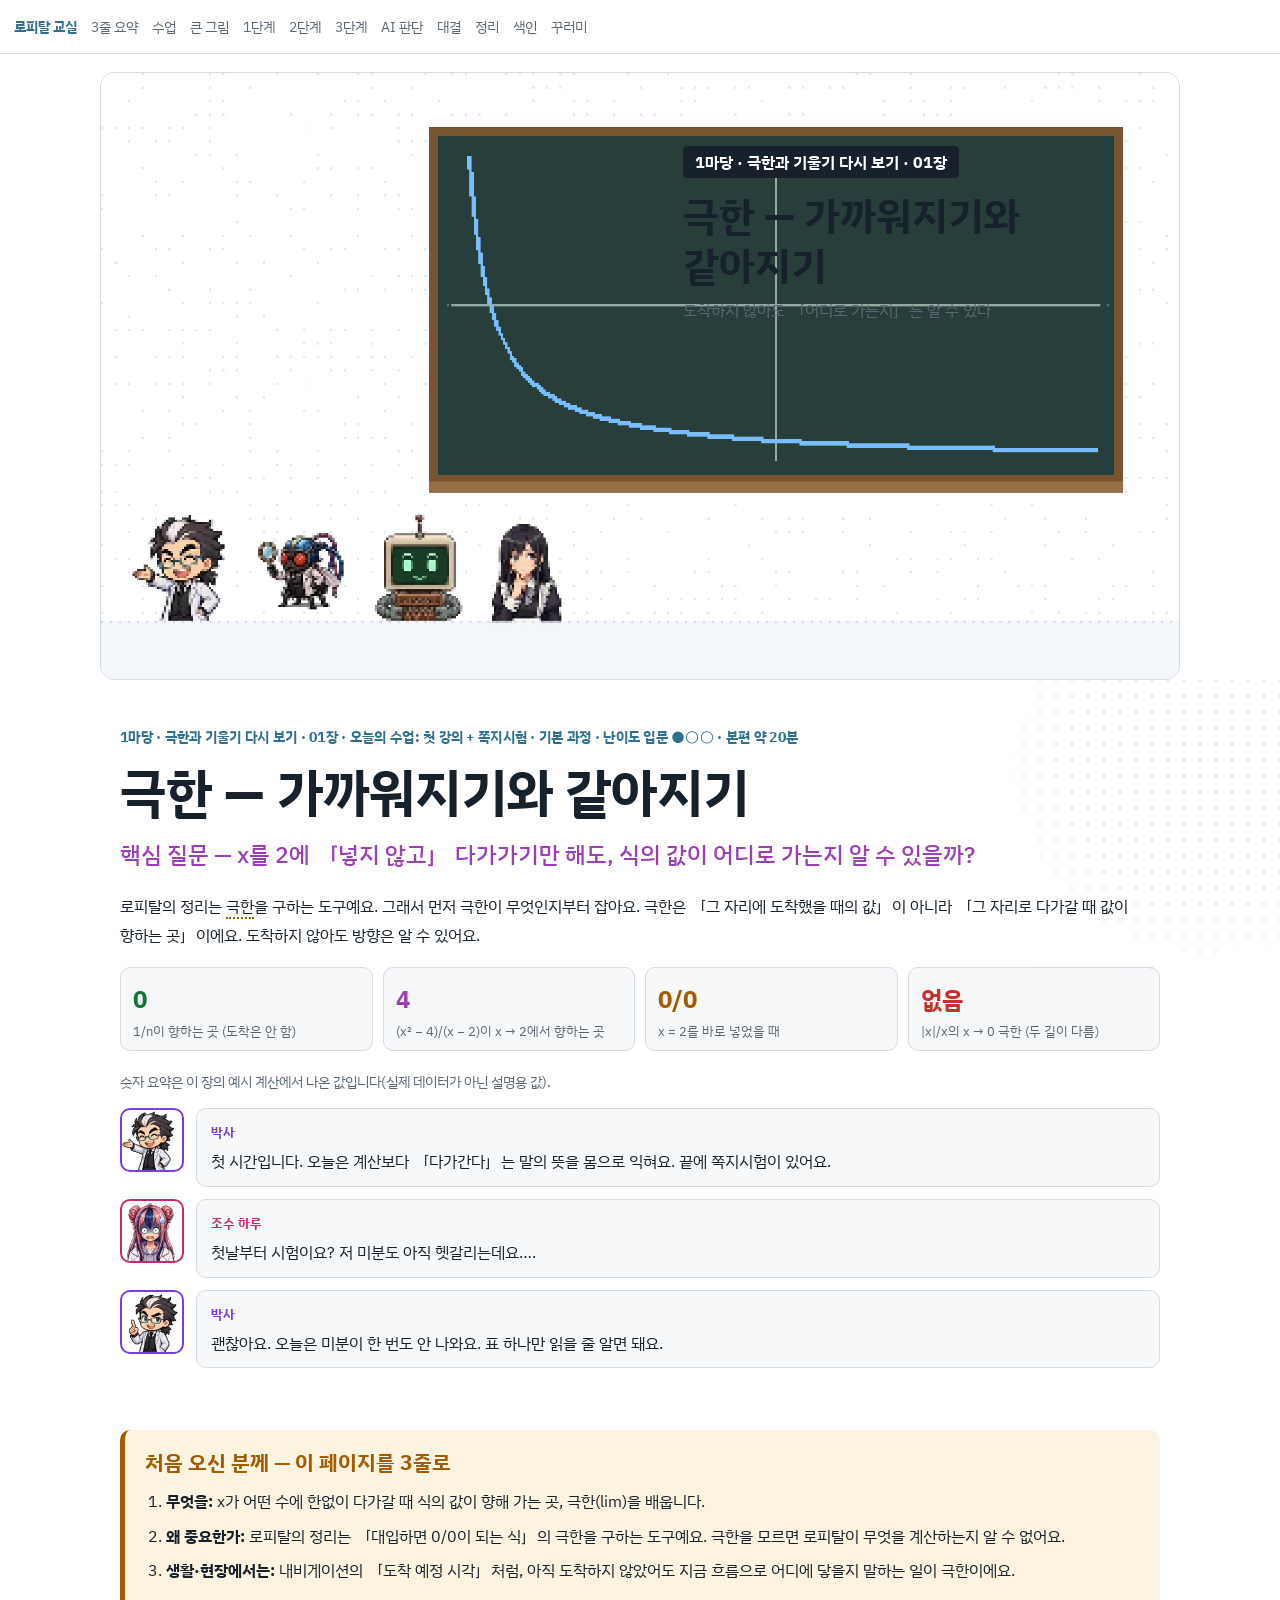
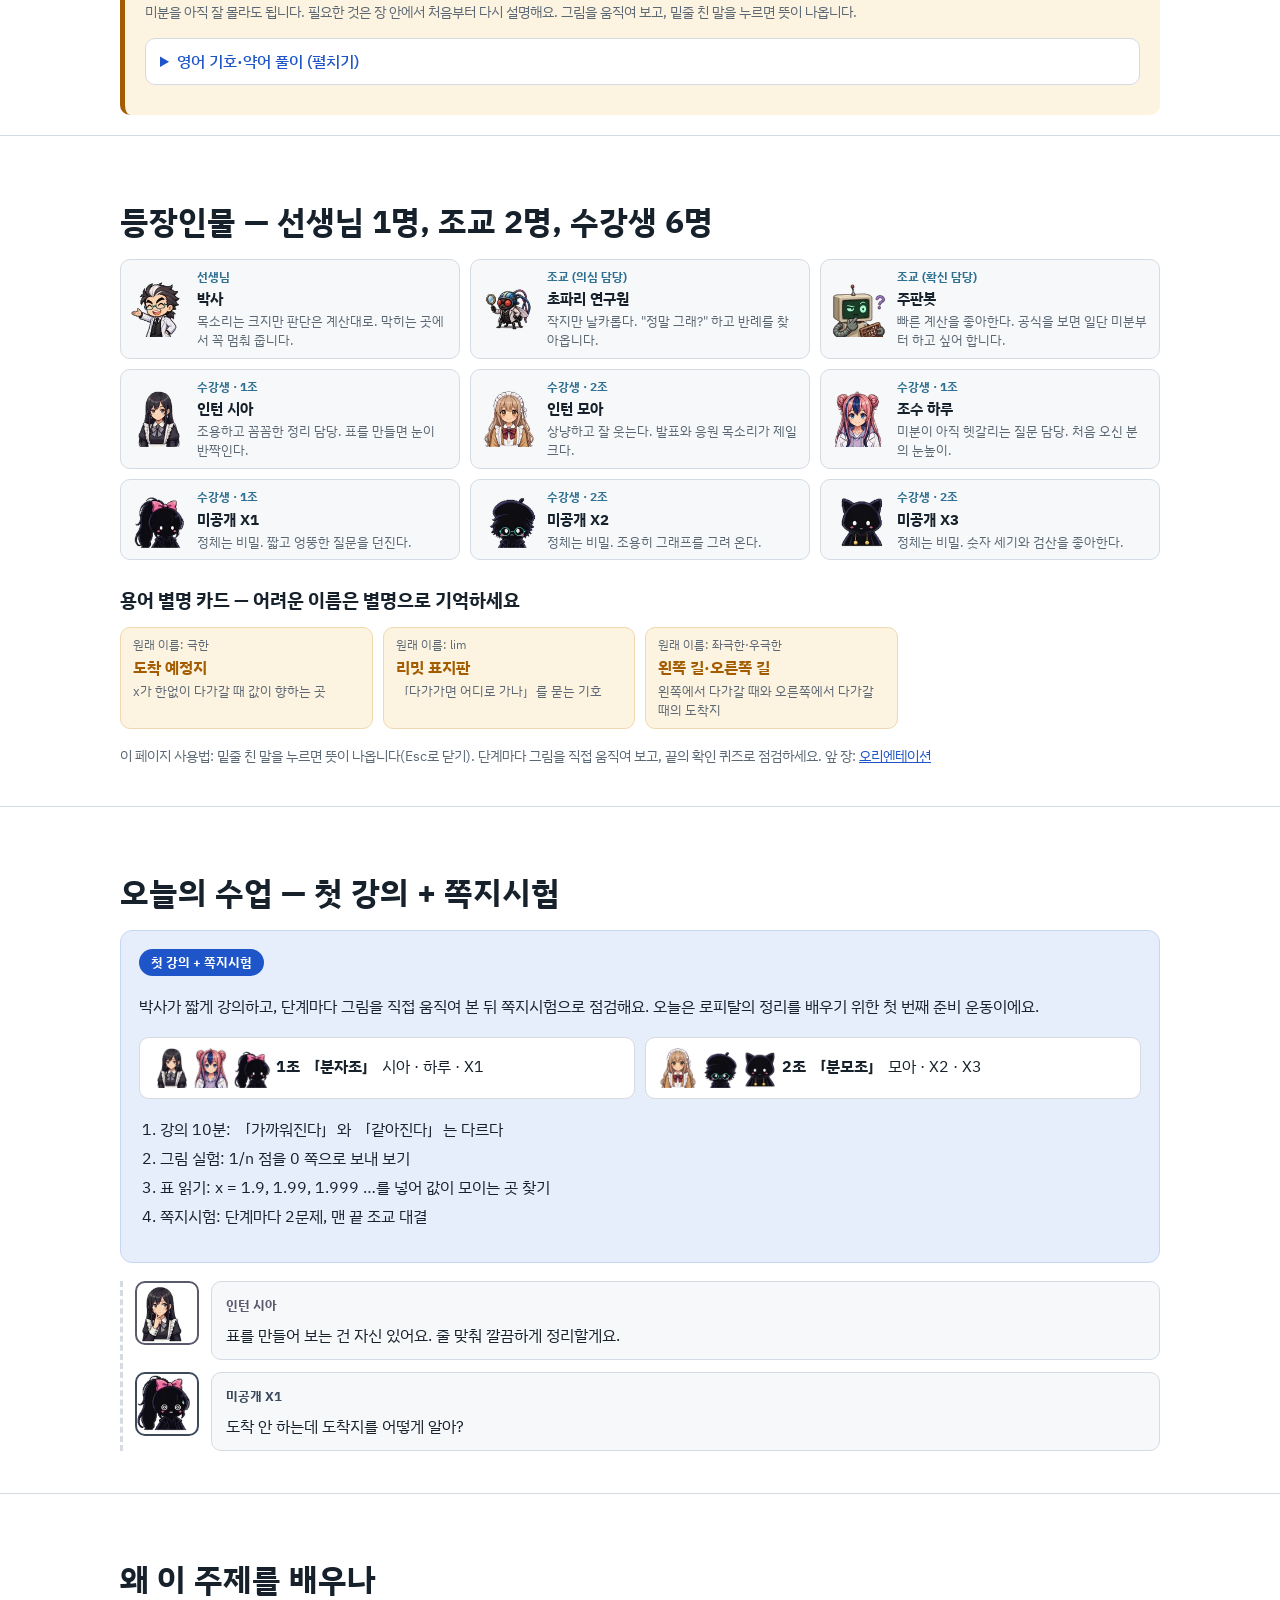
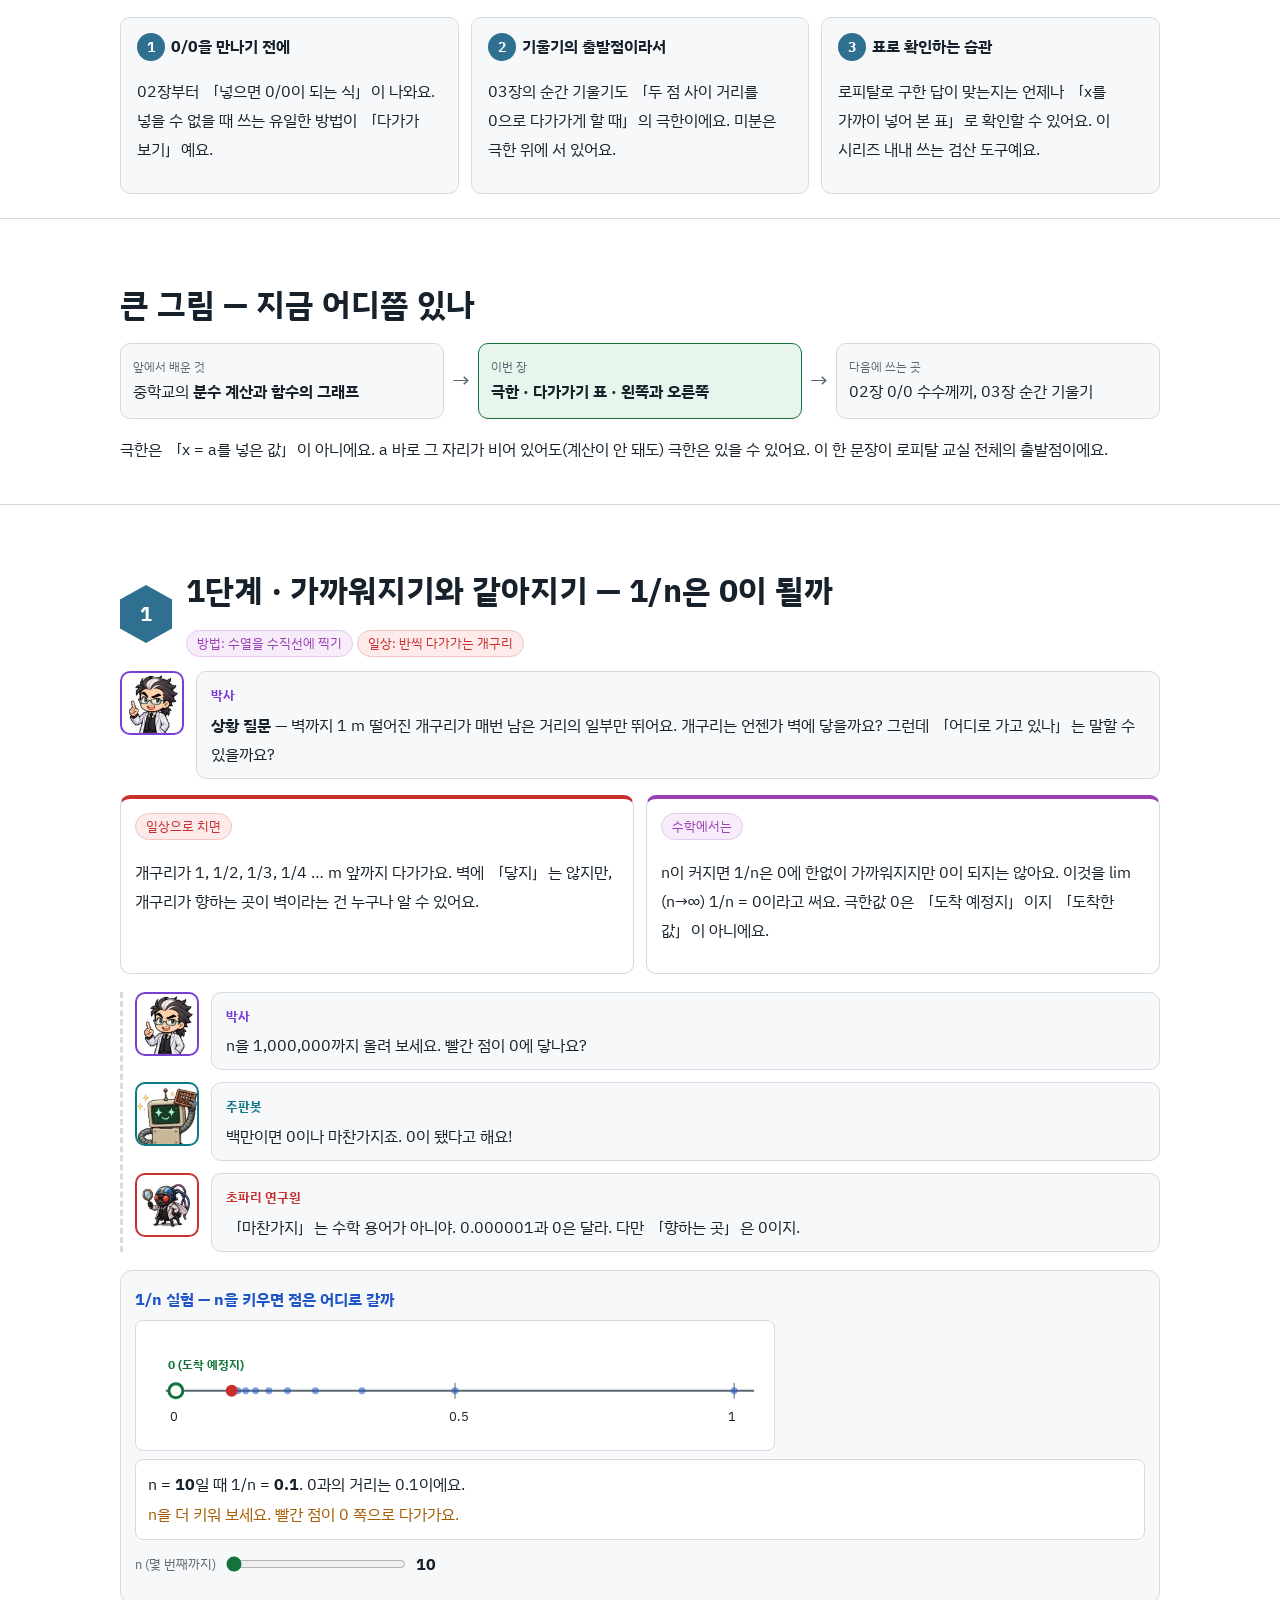
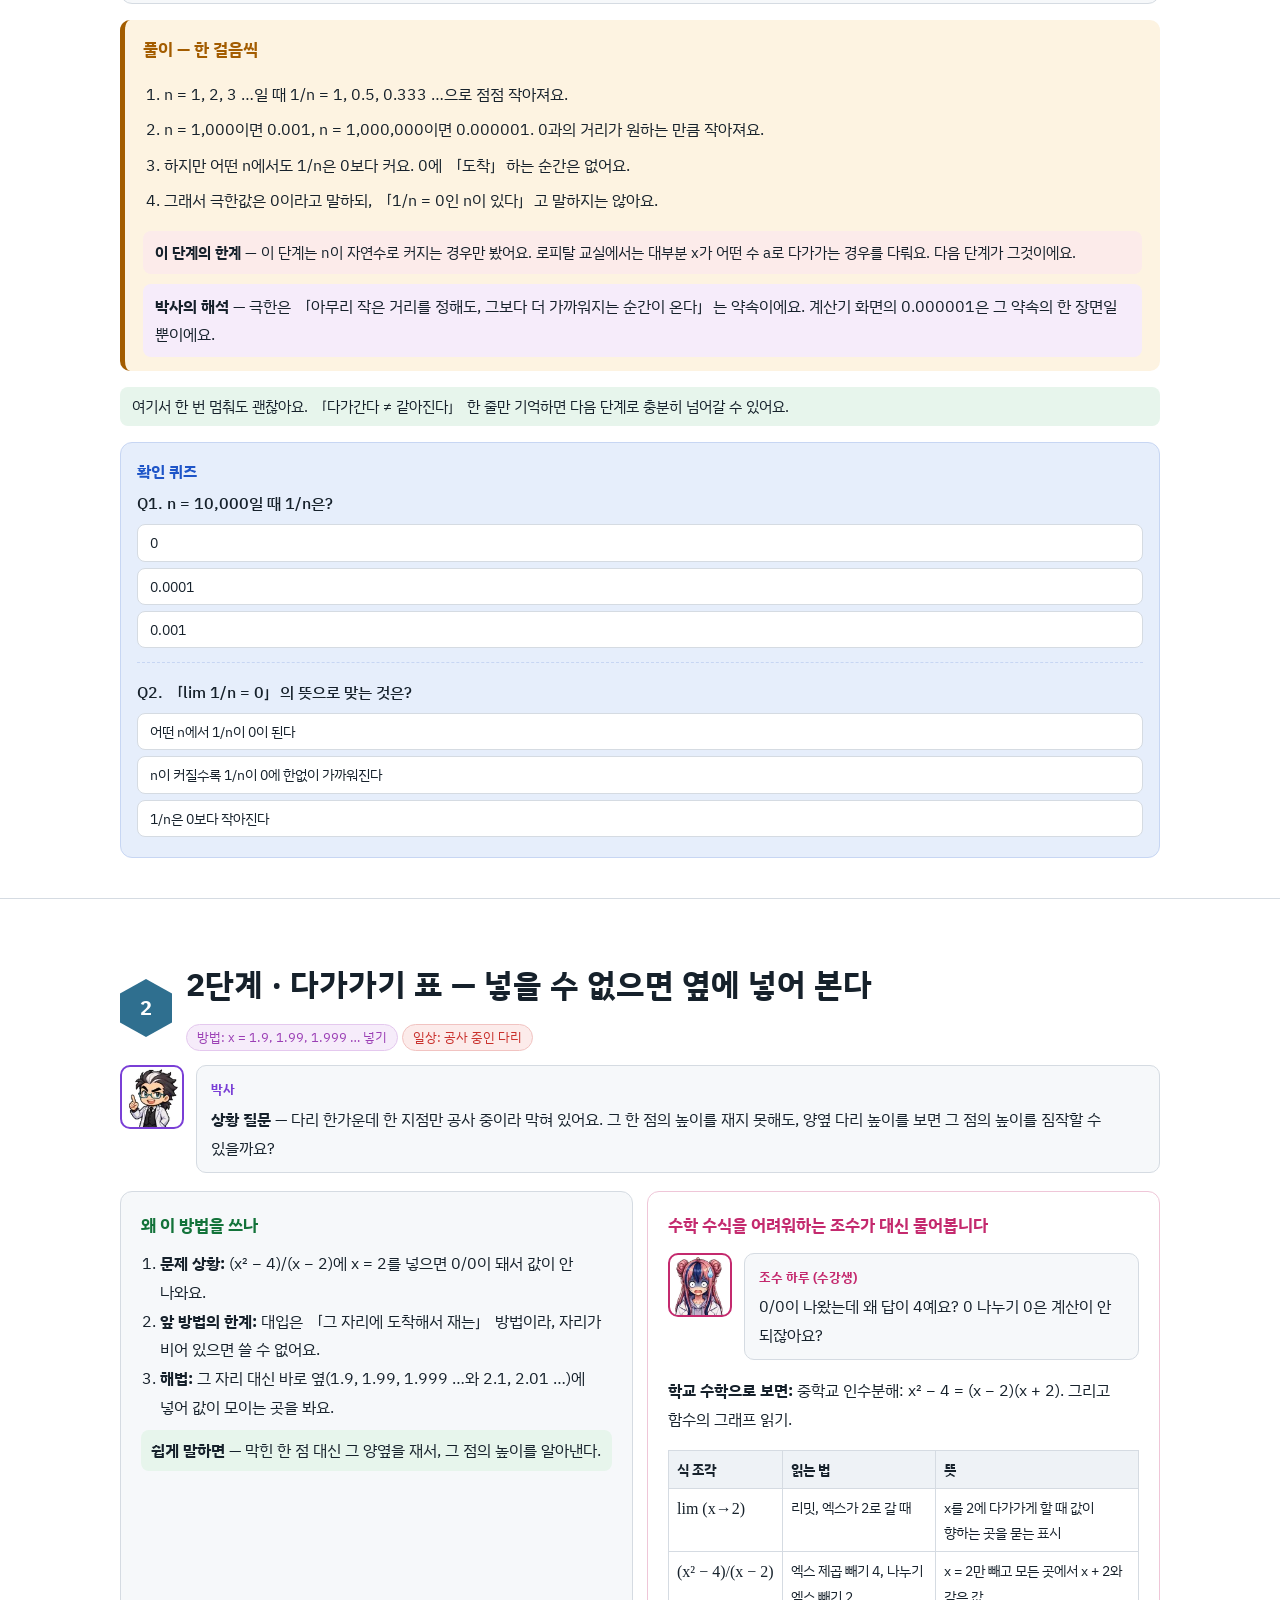
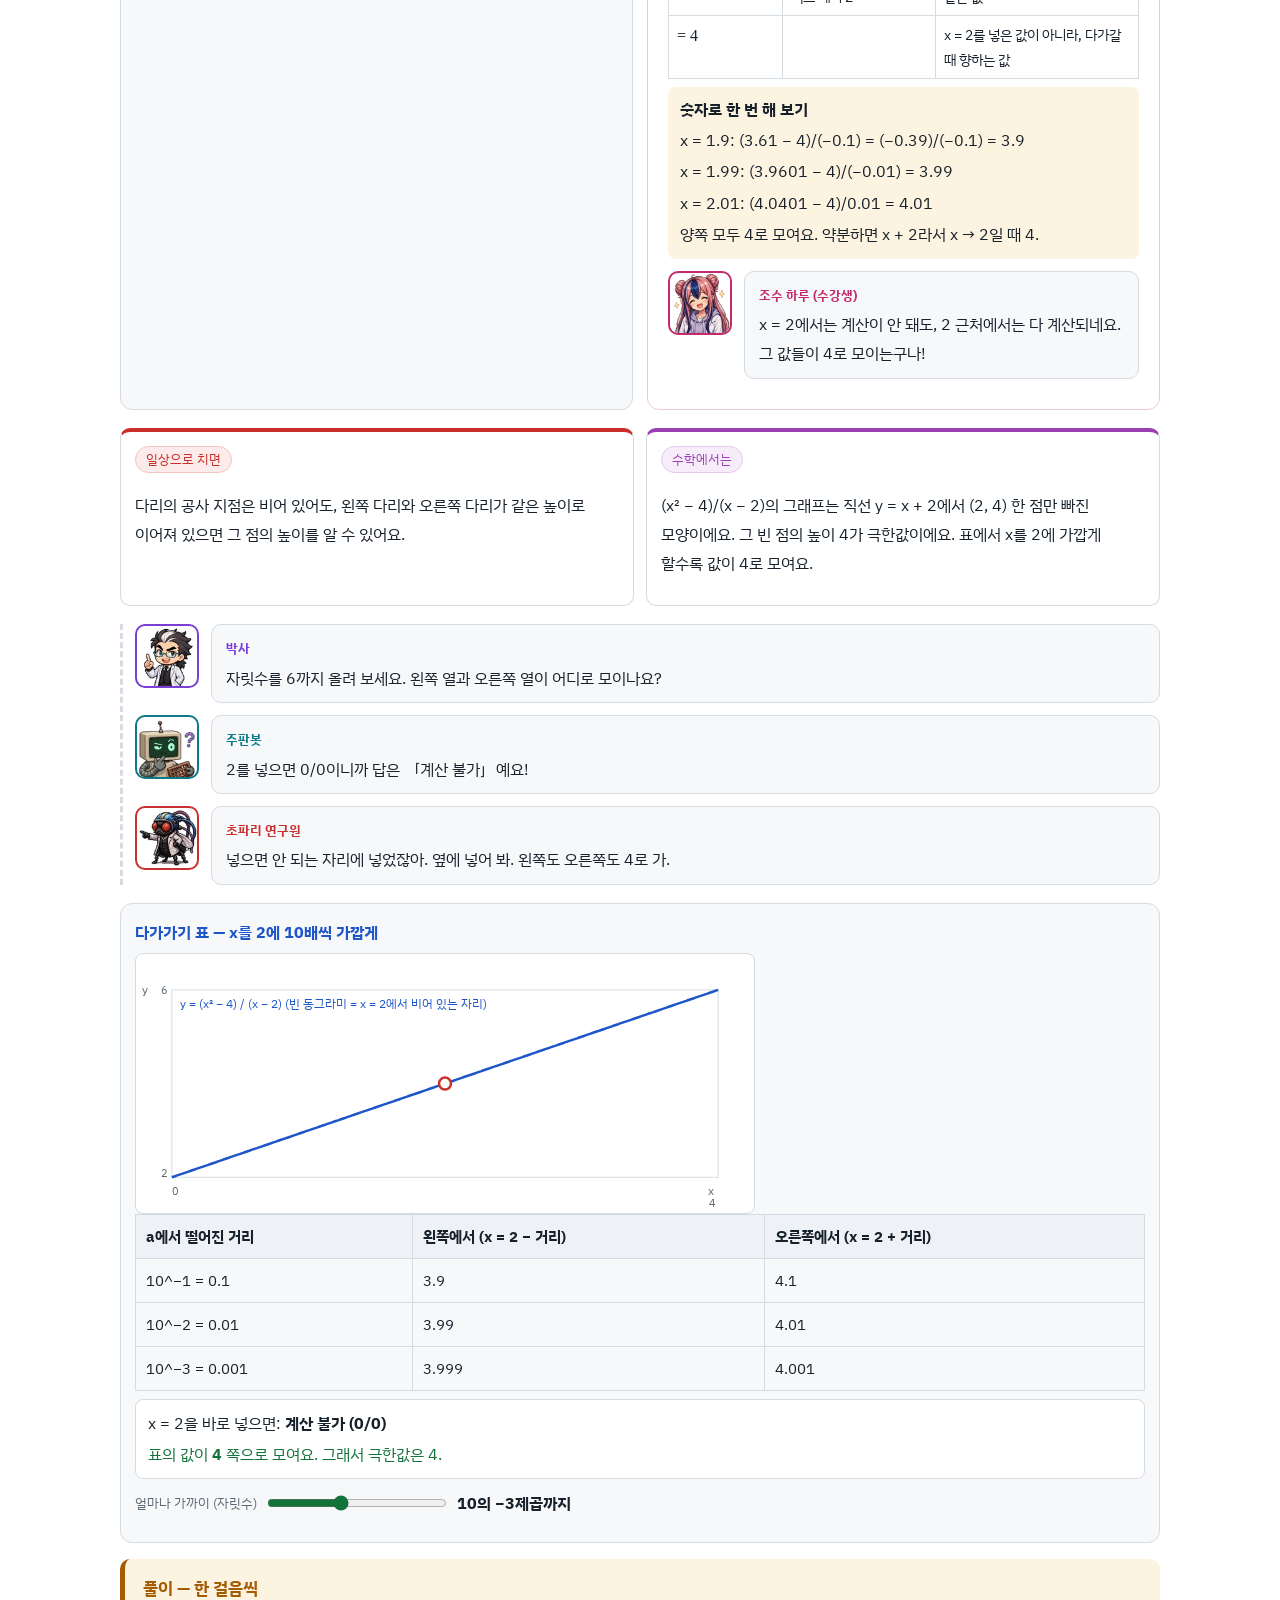
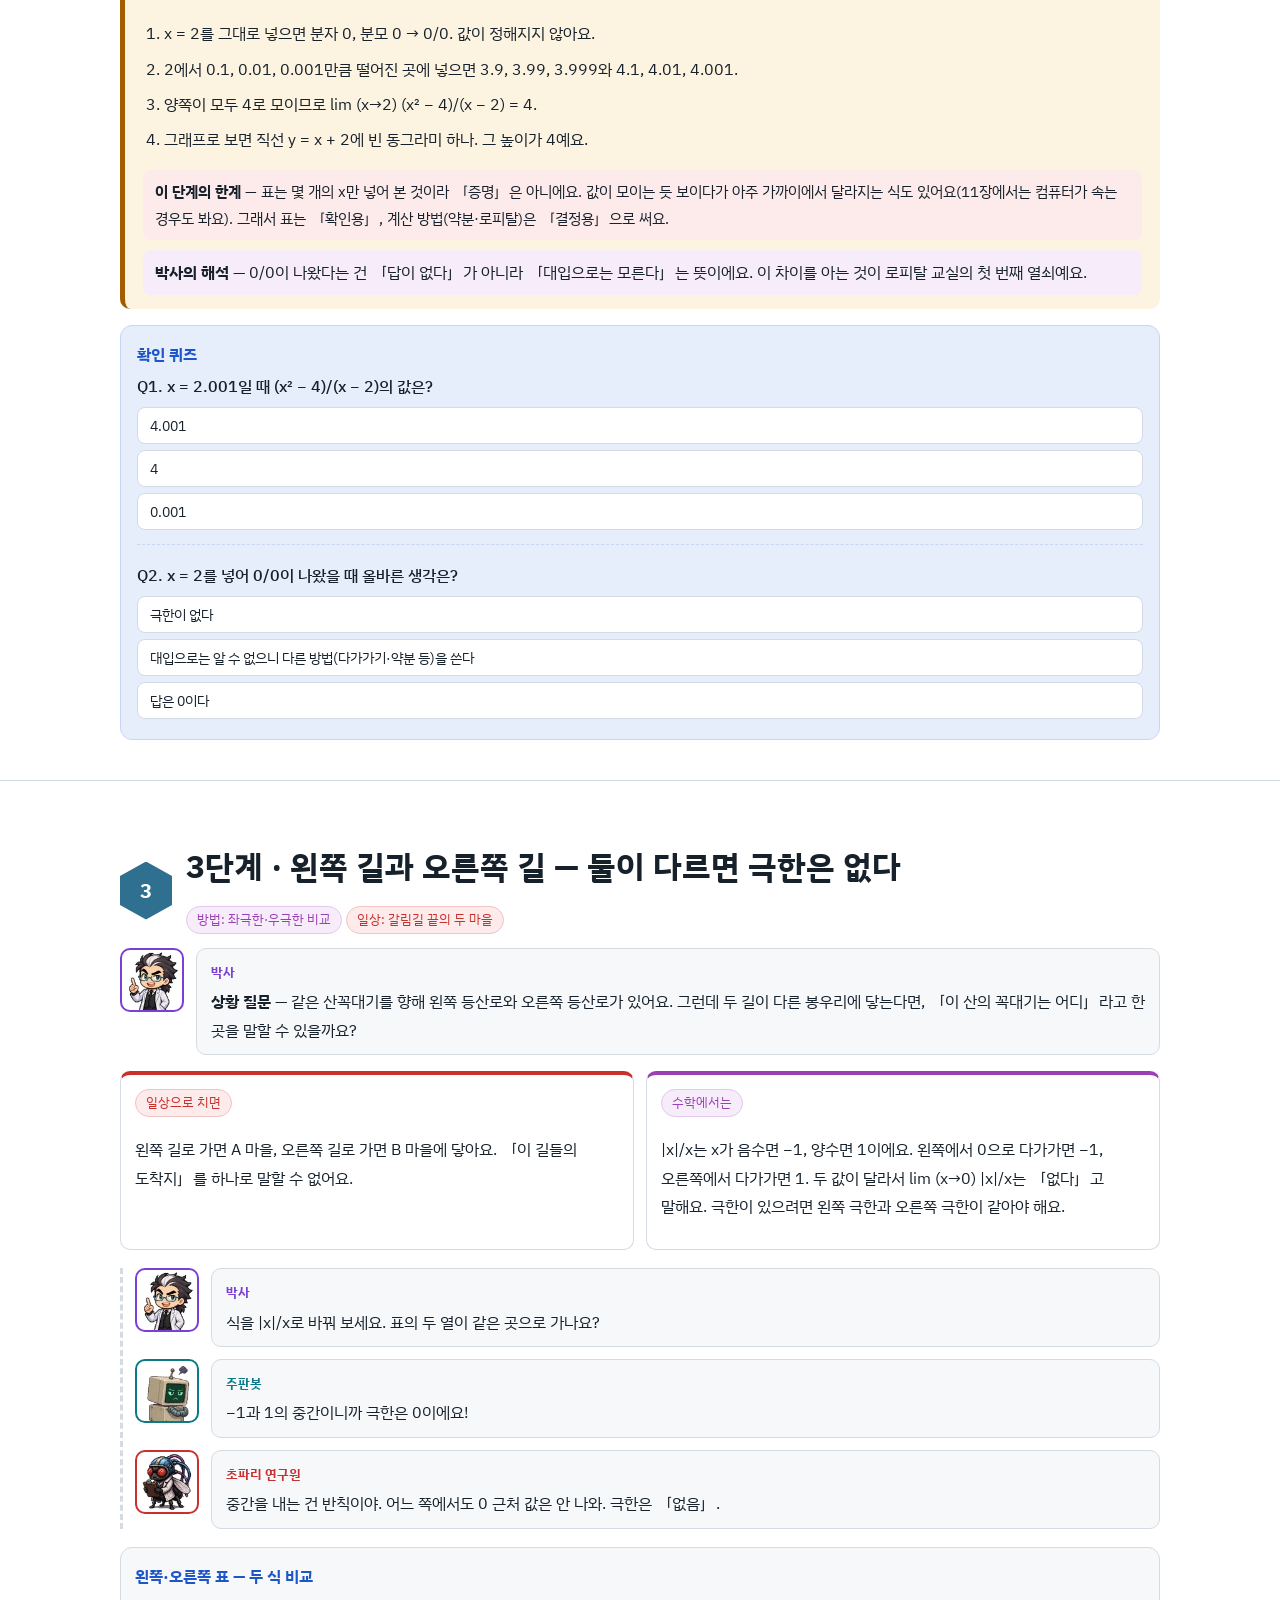
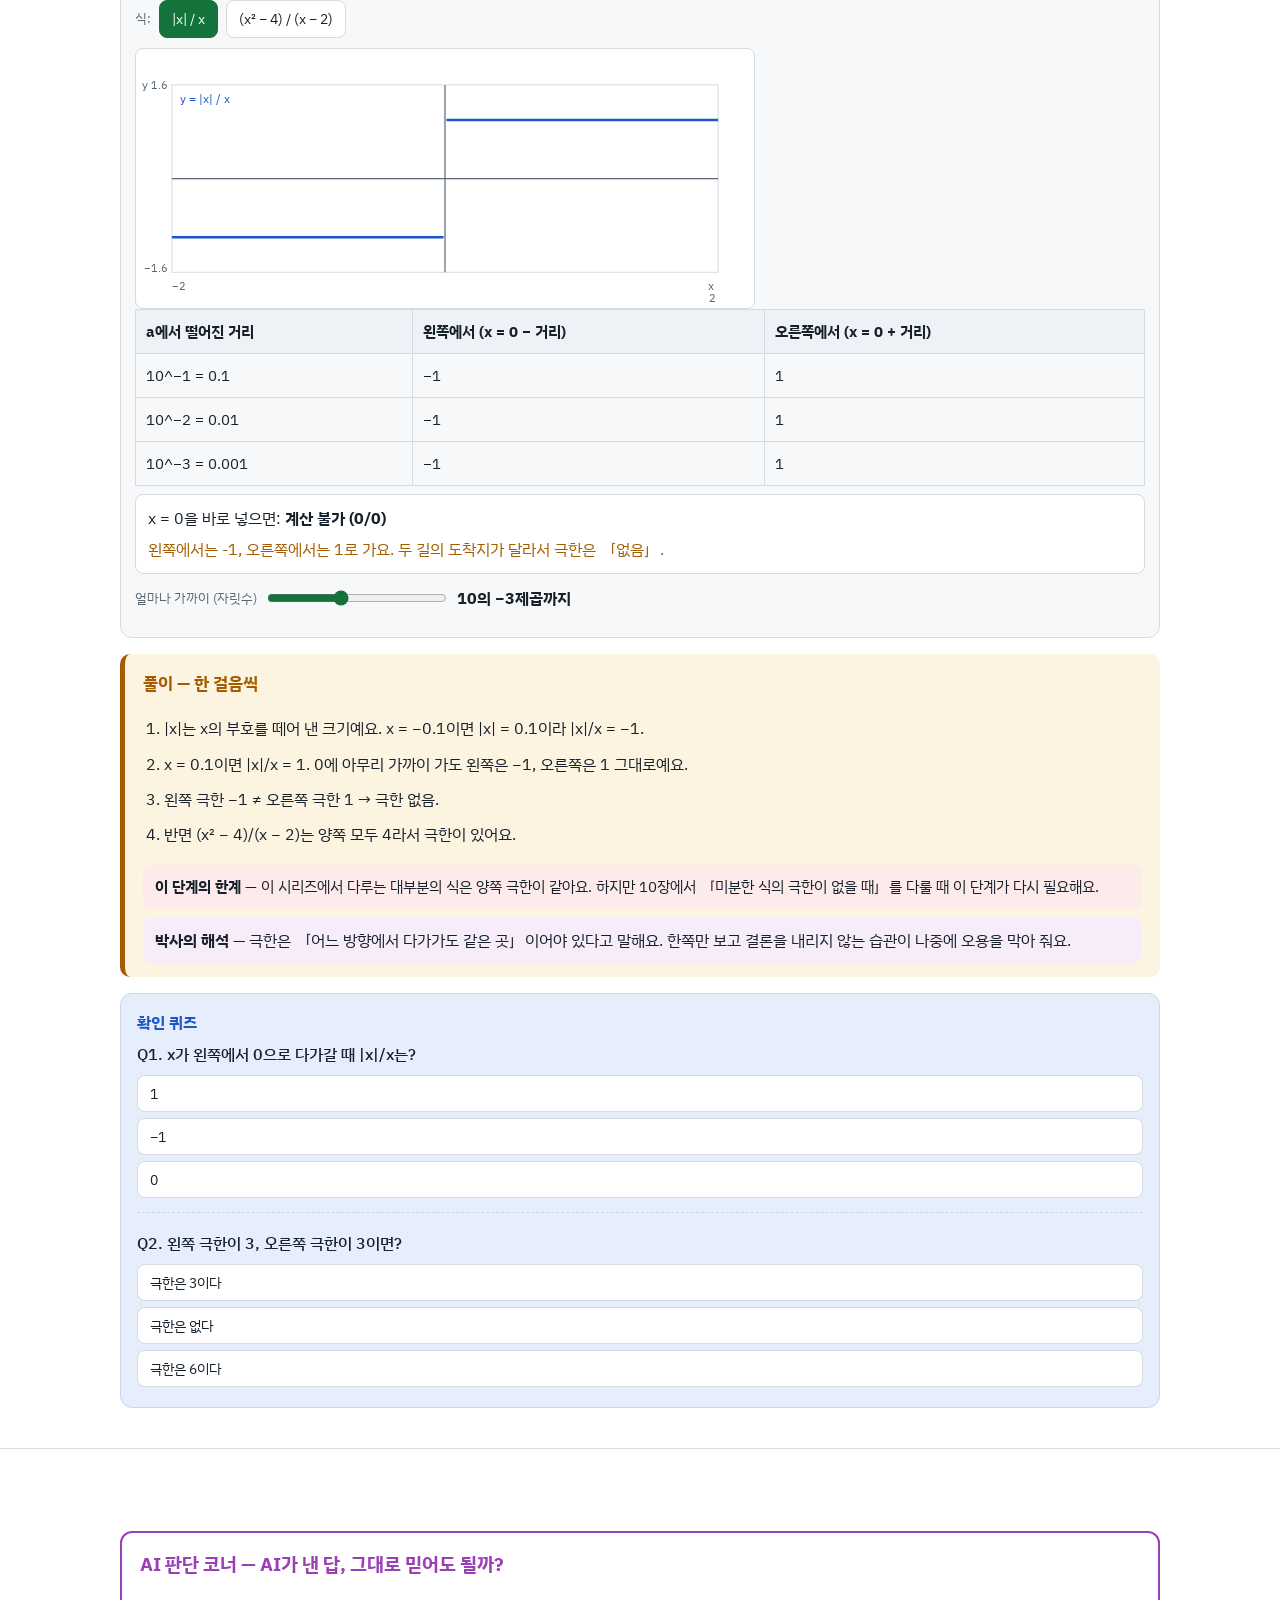
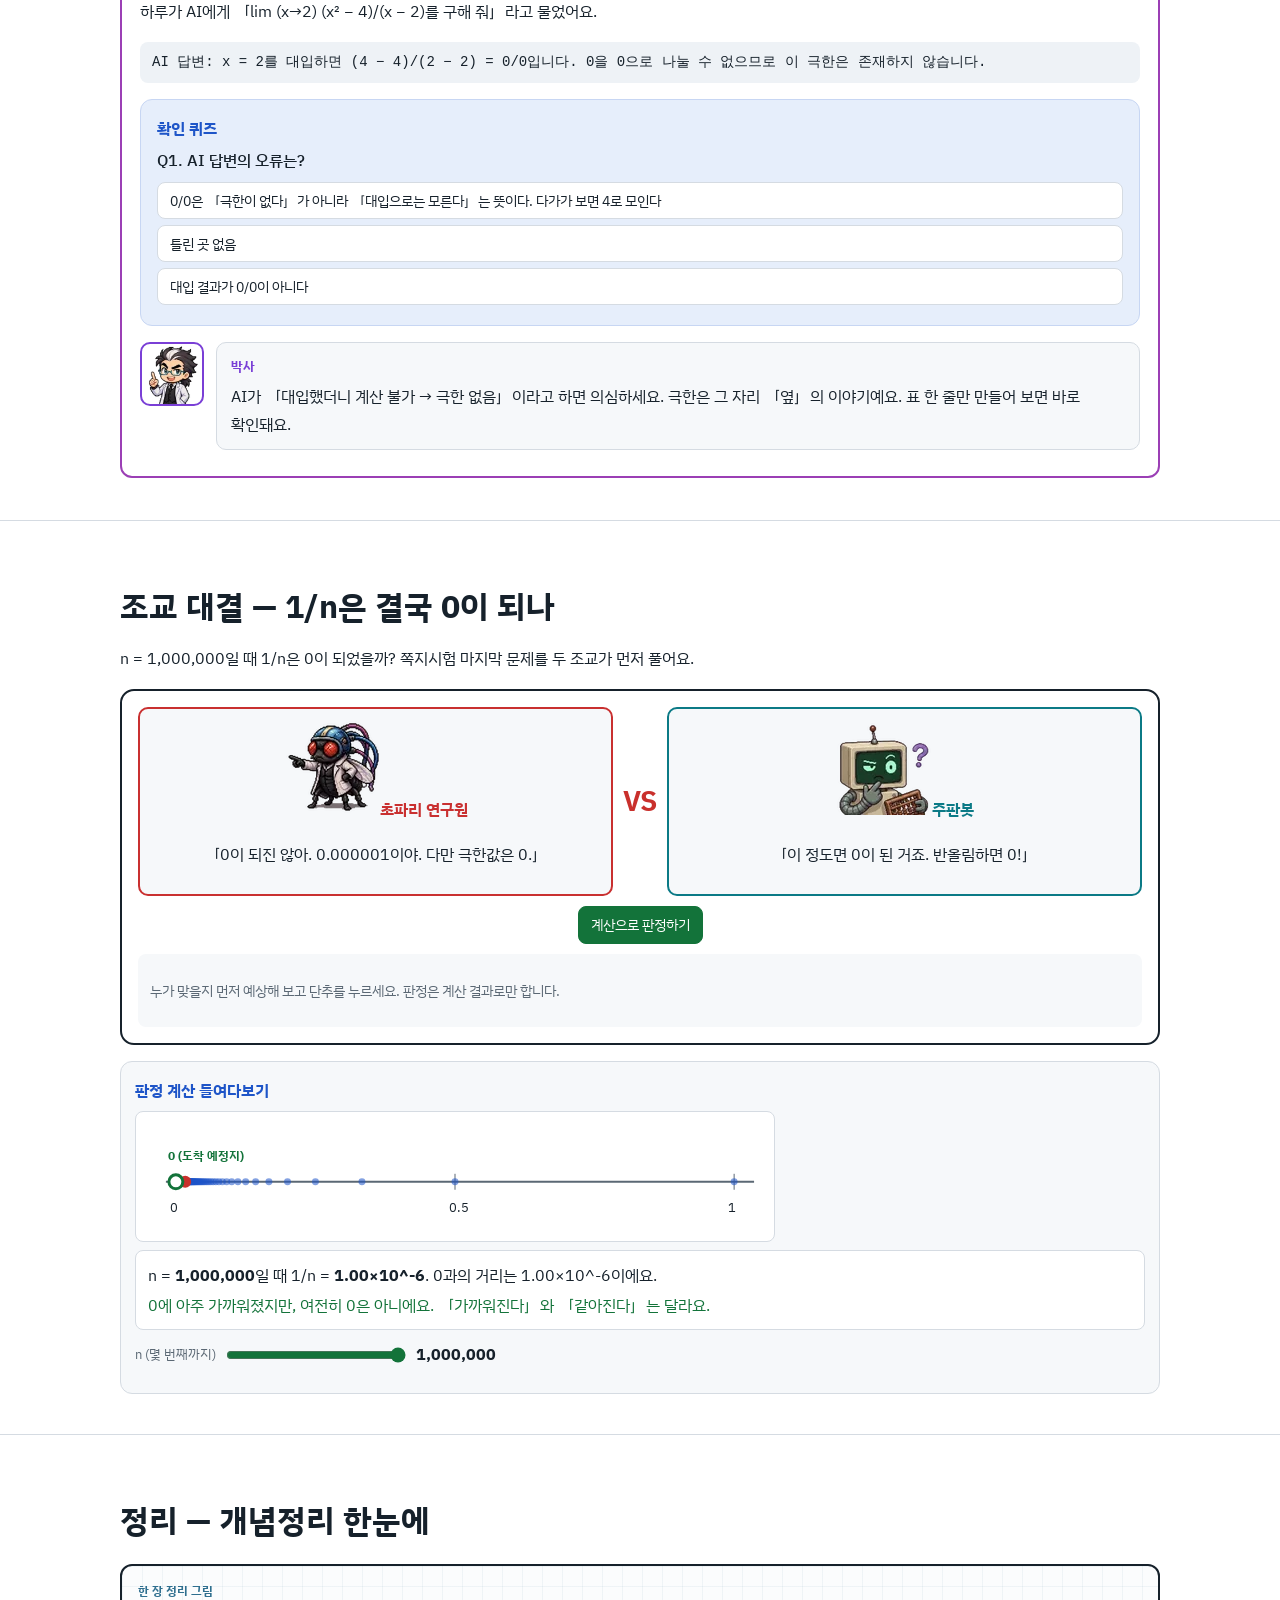
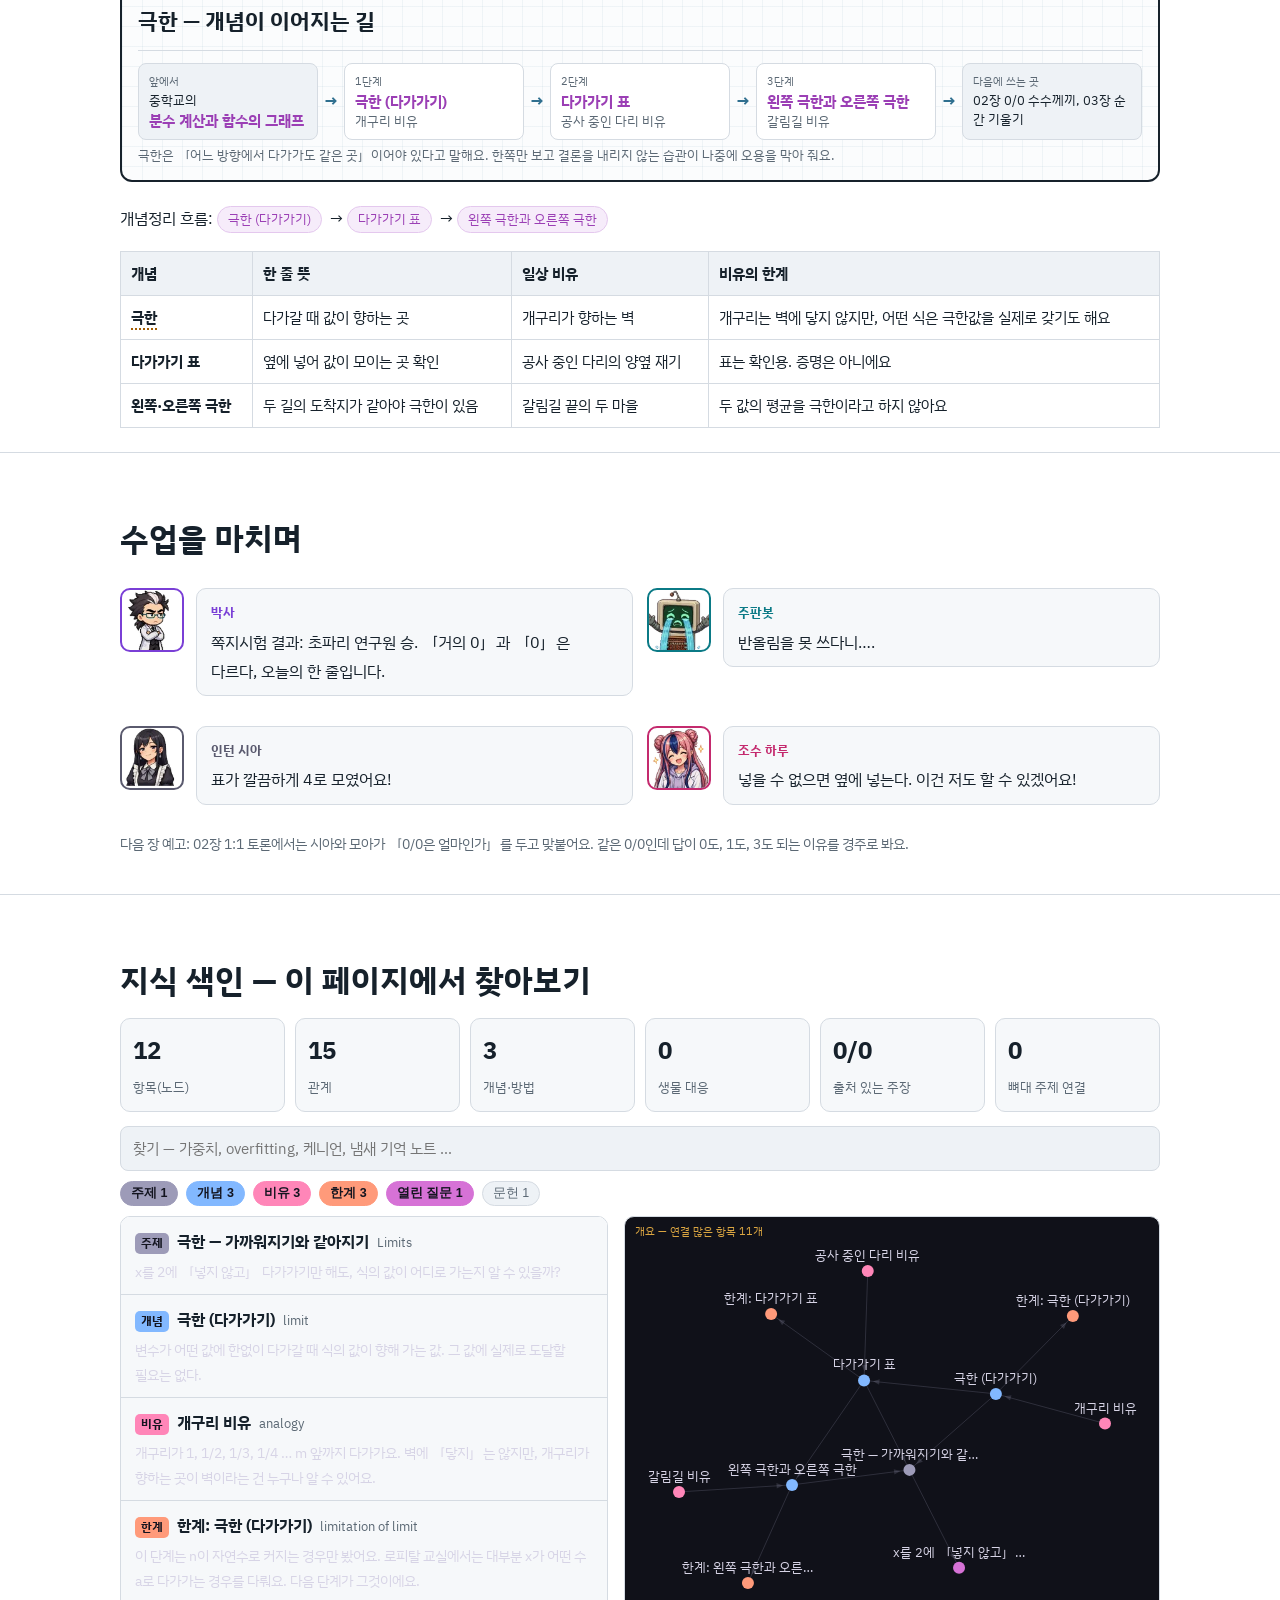
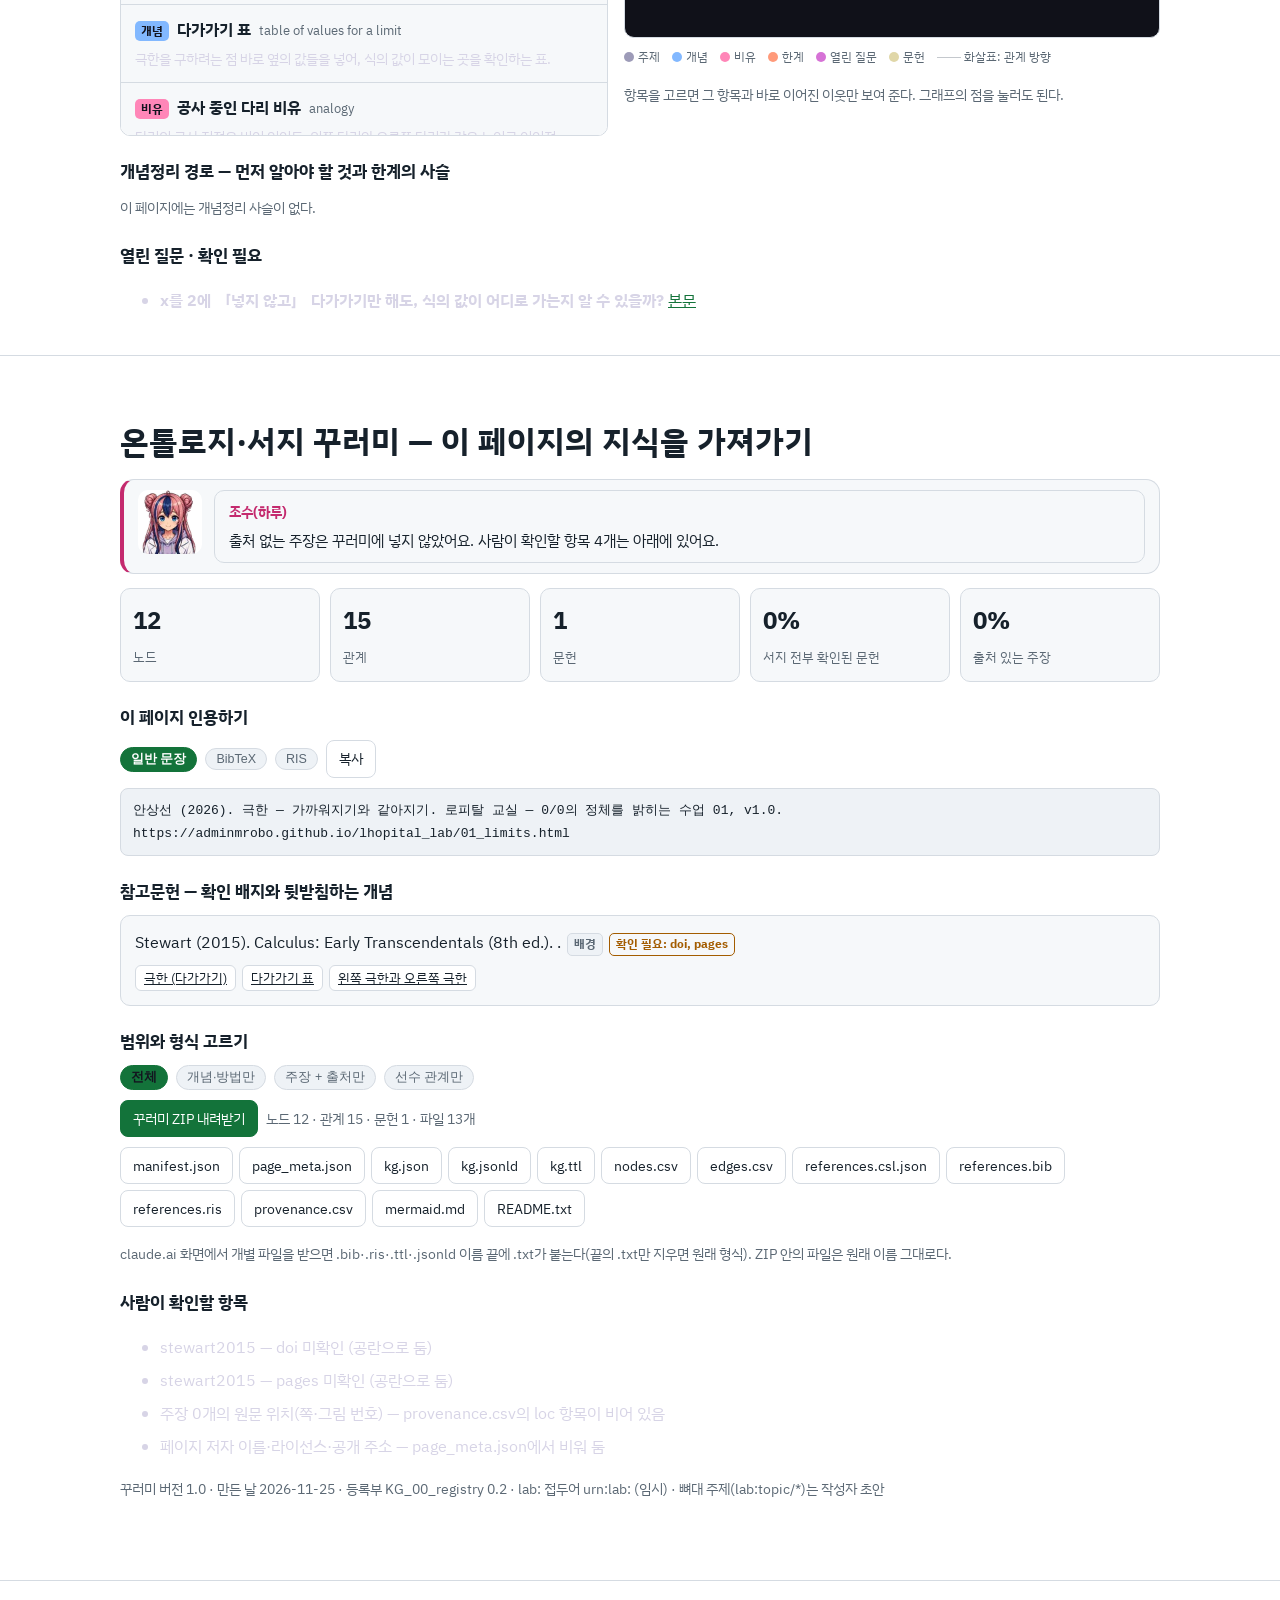
==== 01_limits.html @ bf6ba522 "로피탈 교실: 12장 + 실전 연습장 연구실 해설 시리즈 (ai-lab-explainer-plain)" ====
<!DOCTYPE html><html lang="ko"><head>
<meta charset="utf-8">
<meta name="viewport" content="width=device-width, initial-scale=1, viewport-fit=cover">
<title>01 극한 — 가까워지기와 같아지기 — 로피탈 교실 — 0/0의 정체를 밝히는 수업</title>
<meta name="description" content="x를 2에 「넣지 않고」 다가가기만 해도, 식의 값이 어디로 가는지 알 수 있을까?">
<meta property="og:title" content="01 극한 — 가까워지기와 같아지기 — 로피탈 교실 — 0/0의 정체를 밝히는 수업">
<meta property="og:description" content="x를 2에 「넣지 않고」 다가가기만 해도, 식의 값이 어디로 가는지 알 수 있을까?">
<meta property="og:type" content="article">
<meta property="og:image" content="img/og/og_01.webp">
<link rel="preconnect" href="https://fonts.googleapis.com"><link rel="preconnect" href="https://fonts.gstatic.com" crossorigin>
<link href="https://fonts.googleapis.com/css2?family=IBM+Plex+Sans+KR:wght@400;500;700&display=swap" rel="stylesheet">
<link rel="stylesheet" href="assets/lab.css">
<!-- px-fix v1 --><style id="px-fix">img{image-rendering:auto!important}</style><script id="px-fix-js">(function(){var R=window.ResizeObserver;function f(i){var n=i.naturalWidth,w=i.getBoundingClientRect().width;if(!n||!w)return;var s=w*(window.devicePixelRatio||1)/n;i.style.setProperty("image-rendering",s>=1.95?"pixelated":"auto","important")}var ro=R?new R(function(es){es.forEach(function(e){f(e.target)})}):null;function a(i){if(i.__px)return;i.__px=1;i.addEventListener("load",function(){f(i)});if(ro)ro.observe(i);f(i)}function all(r){(r||document).querySelectorAll&&(r||document).querySelectorAll("img").forEach(a)}function go(){all();if(window.MutationObserver)new MutationObserver(function(ms){ms.forEach(function(m){m.addedNodes.forEach(function(n){if(n.nodeType!==1)return;if(n.tagName==="IMG")a(n);else all(n)})})}).observe(document.documentElement,{childList:true,subtree:true});window.addEventListener("resize",function(){document.querySelectorAll("img").forEach(f)})}if(document.readyState==="loading")document.addEventListener("DOMContentLoaded",go);else go()})();</script><!-- /px-fix -->
</head><body>
<nav class="top" aria-label="이 페이지 목차"><a class="logo" href="index.html">로피탈 교실</a><a href="#three">3줄 요약</a><a href="#class">수업</a><a href="#map">큰 그림</a><a href="#lv1">1단계</a><a href="#lv2">2단계</a><a href="#lv3">3단계</a><a href="#ai">AI 판단</a><a href="#duel">대결</a><a href="#sum">정리</a><a href="#kg">색인</a><a href="#export">꾸러미</a></nav><div id="prog"></div>
<div class="cover has-img" id="top"><img class="cimg" src="img/cover/cover_01.webp" width="1920" height="1080" alt="극한 — 가까워지기와 같아지기 표지 — 박사, 초파리 연구원, 주판봇, 인턴 시아"><div class="ctext"><span class="no">1마당 · 극한과 기울기 다시 보기 · 01장</span><h1>극한 — 가까워지기와 같아지기</h1><p>도착하지 않아도 「어디로 가는지」는 알 수 있다</p></div></div>
<header class="hero"><div class="wrap">
<div class="kicker">1마당 · 극한과 기울기 다시 보기 · 01장 · 오늘의 수업: 첫 강의 + 쪽지시험 · 기본 과정 · 난이도 입문 ●○○ · 본편 약 20분</div>
<h1>극한 — 가까워지기와 같아지기</h1>
<p class="q">핵심 질문 — x를 2에 「넣지 않고」 다가가기만 해도, 식의 값이 어디로 가는지 알 수 있을까?</p>
<p>로피탈의 정리는 <span class="jt" data-t="극한" data-d="x가 어떤 값에 한없이 다가갈 때 식의 값이 향해 가는 값. 실제로 그 값이 될 필요는 없다.">극한</span>을 구하는 도구예요. 그래서 먼저 극한이 무엇인지부터 잡아요. 극한은 「그 자리에 도착했을 때의 값」이 아니라 「그 자리로 다가갈 때 값이 향하는 곳」이에요. 도착하지 않아도 방향은 알 수 있어요.</p>
<div class="kpis"><div class="kpi g"><b>0</b><span>1/n이 향하는 곳 (도착은 안 함)</span></div><div class="kpi m"><b>4</b><span>(x² − 4)/(x − 2)이 x → 2에서 향하는 곳</span></div><div class="kpi a"><b>0/0</b><span>x = 2를 바로 넣었을 때</span></div><div class="kpi r"><b>없음</b><span>|x|/x의 x → 0 극한 (두 길이 다름)</span></div></div>
<p class="note">숫자 요약은 이 장의 예시 계산에서 나온 값입니다(실제 데이터가 아닌 설명용 값).</p>
<div class="say" data-who="doc"><img class="who" data-who="doc" data-mood="front" alt="" aria-hidden="true"><div><b class="name">박사</b><p>첫 시간입니다. 오늘은 계산보다 「다가간다」는 말의 뜻을 몸으로 익혀요. 끝에 쪽지시험이 있어요.</p></div></div><div class="say" data-who="asst"><img class="who" data-who="asst" data-mood="shock" alt="" aria-hidden="true"><div><b class="name">조수 하루</b><p>첫날부터 시험이요? 저 미분도 아직 헷갈리는데요….</p></div></div><div class="say" data-who="doc"><img class="who" data-who="doc" data-mood="board" alt="" aria-hidden="true"><div><b class="name">박사</b><p>괜찮아요. 오늘은 미분이 한 번도 안 나와요. 표 하나만 읽을 줄 알면 돼요.</p></div></div>
</div></header>
<div class="wrap"><div class="three" id="three"><h2>처음 오신 분께 — 이 페이지를 3줄로</h2><ol>
<li><b>무엇을:</b> x가 어떤 수에 한없이 다가갈 때 식의 값이 향해 가는 곳, 극한(lim)을 배웁니다.</li><li><b>왜 중요한가:</b> 로피탈의 정리는 「대입하면 0/0이 되는 식」의 극한을 구하는 도구예요. 극한을 모르면 로피탈이 무엇을 계산하는지 알 수 없어요.</li><li><b>생활·현장에서는:</b> 내비게이션의 「도착 예정 시각」처럼, 아직 도착하지 않았어도 지금 흐름으로 어디에 닿을지 말하는 일이 극한이에요.</li></ol>
<p class="note">미분을 아직 잘 몰라도 됩니다. 필요한 것은 장 안에서 처음부터 다시 설명해요. 그림을 움직여 보고, 밑줄 친 말을 누르면 뜻이 나옵니다.</p>
<details><summary>영어 기호·약어 풀이 (펼치기)</summary><ul><li><b>lim</b> — limit(극한)의 줄임말. lim 아래의 x → a는 「x가 a로 다가갈 때」라는 뜻</li><li><b>x → a</b> — 엑스가 a로 간다. a에 한없이 가까워지되 a와 같아지지는 않음</li><li><b>x → 2⁻, x → 2⁺</b> — 2보다 작은 쪽(왼쪽)에서 / 큰 쪽(오른쪽)에서 다가감</li></ul></details>
</div></div>
<section class="level" id="cast"><div class="wrap"><h2>등장인물 — 선생님 1명, 조교 2명, 수강생 6명</h2>
<div class="cast"><div><img class="" data-who="doc" data-mood="front" alt="" aria-hidden="true"><div><span class="role">선생님</span><b>박사</b><span>목소리는 크지만 판단은 계산대로. 막히는 곳에서 꼭 멈춰 줍니다.</span></div></div><div><img class="" data-who="fly" data-mood="magnify" alt="" aria-hidden="true"><div><span class="role">조교 (의심 담당)</span><b>초파리 연구원</b><span>작지만 날카롭다. &quot;정말 그래?&quot; 하고 반례를 찾아옵니다.</span></div></div><div><img class="" data-who="robo" data-mood="calc" alt="" aria-hidden="true"><div><span class="role">조교 (확신 담당)</span><b>주판봇</b><span>빠른 계산을 좋아한다. 공식을 보면 일단 미분부터 하고 싶어 합니다.</span></div></div><div><img class="" data-who="sia" data-mood="e13" alt="" aria-hidden="true"><div><span class="role">수강생 · 1조</span><b>인턴 시아</b><span>조용하고 꼼꼼한 정리 담당. 표를 만들면 눈이 반짝인다.</span></div></div><div><img class="" data-who="moa" data-mood="e13" alt="" aria-hidden="true"><div><span class="role">수강생 · 2조</span><b>인턴 모아</b><span>상냥하고 잘 웃는다. 발표와 응원 목소리가 제일 크다.</span></div></div><div><img class="" data-who="asst" data-mood="e13" alt="" aria-hidden="true"><div><span class="role">수강생 · 1조</span><b>조수 하루</b><span>미분이 아직 헷갈리는 질문 담당. 처음 오신 분의 눈높이.</span></div></div><div><img class="" data-who="x1" data-mood="e13" alt="" aria-hidden="true"><div><span class="role">수강생 · 1조</span><b>미공개 X1</b><span>정체는 비밀. 짧고 엉뚱한 질문을 던진다.</span></div></div><div><img class="" data-who="x2" data-mood="e13" alt="" aria-hidden="true"><div><span class="role">수강생 · 2조</span><b>미공개 X2</b><span>정체는 비밀. 조용히 그래프를 그려 온다.</span></div></div><div><img class="" data-who="x3" data-mood="e13" alt="" aria-hidden="true"><div><span class="role">수강생 · 2조</span><b>미공개 X3</b><span>정체는 비밀. 숫자 세기와 검산을 좋아한다.</span></div></div></div>
<h3>용어 별명 카드 — 어려운 이름은 별명으로 기억하세요</h3><div class="nick"><div><span class="role">원래 이름: 극한</span><b>도착 예정지</b><span>x가 한없이 다가갈 때 값이 향하는 곳</span></div><div><span class="role">원래 이름: lim</span><b>리밋 표지판</b><span>「다가가면 어디로 가나」를 묻는 기호</span></div><div><span class="role">원래 이름: 좌극한·우극한</span><b>왼쪽 길·오른쪽 길</b><span>왼쪽에서 다가갈 때와 오른쪽에서 다가갈 때의 도착지</span></div></div>
<p class="note">이 페이지 사용법: 밑줄 친 말을 누르면 뜻이 나옵니다(Esc로 닫기). 단계마다 그림을 직접 움직여 보고, 끝의 확인 퀴즈로 점검하세요. 앞 장: <a href="index.html">오리엔테이션</a></p>
</div></section>
<section class="level" id="class"><div class="wrap"><h2>오늘의 수업 — 첫 강의 + 쪽지시험</h2>
<div class="klass"><span class="fmt">첫 강의 + 쪽지시험</span><p>박사가 짧게 강의하고, 단계마다 그림을 직접 움직여 본 뒤 쪽지시험으로 점검해요. 오늘은 로피탈의 정리를 배우기 위한 첫 번째 준비 운동이에요.</p><div class="groups"><div><img class="" data-who="sia" data-mood="e13" alt="" aria-hidden="true"><img class="" data-who="asst" data-mood="e13" alt="" aria-hidden="true"><img class="" data-who="x1" data-mood="e13" alt="" aria-hidden="true"> <b>1조 「분자조」</b> 시아 · 하루 · X1</div><div><img class="" data-who="moa" data-mood="e13" alt="" aria-hidden="true"><img class="" data-who="x2" data-mood="e13" alt="" aria-hidden="true"><img class="" data-who="x3" data-mood="e13" alt="" aria-hidden="true"> <b>2조 「분모조」</b> 모아 · X2 · X3</div></div><ol><li>강의 10분: 「가까워진다」와 「같아진다」는 다르다</li><li>그림 실험: 1/n 점을 0 쪽으로 보내 보기</li><li>표 읽기: x = 1.9, 1.99, 1.999 …를 넣어 값이 모이는 곳 찾기</li><li>쪽지시험: 단계마다 2문제, 맨 끝 조교 대결</li></ol></div>
<div class="talk"><div class="say" data-who="sia"><img class="who" data-who="sia" data-mood="think" alt="" aria-hidden="true"><div><b class="name">인턴 시아</b><p>표를 만들어 보는 건 자신 있어요. 줄 맞춰 깔끔하게 정리할게요.</p></div></div><div class="say" data-who="x1"><img class="who" data-who="x1" data-mood="e15" alt="" aria-hidden="true"><div><b class="name">미공개 X1</b><p>도착 안 하는데 도착지를 어떻게 알아?</p></div></div></div></div></section>
<section class="level" id="why"><div class="wrap"><h2>왜 이 주제를 배우나</h2><div class="steps"><div><b class="n">1</b><b>0/0을 만나기 전에</b><p>02장부터 「넣으면 0/0이 되는 식」이 나와요. 넣을 수 없을 때 쓰는 유일한 방법이 「다가가 보기」예요.</p></div><div><b class="n">2</b><b>기울기의 출발점이라서</b><p>03장의 순간 기울기도 「두 점 사이 거리를 0으로 다가가게 할 때」의 극한이에요. 미분은 극한 위에 서 있어요.</p></div><div><b class="n">3</b><b>표로 확인하는 습관</b><p>로피탈로 구한 답이 맞는지는 언제나 「x를 가까이 넣어 본 표」로 확인할 수 있어요. 이 시리즈 내내 쓰는 검산 도구예요.</p></div></div></div></section>
<section class="level" id="map"><div class="wrap"><h2>큰 그림 — 지금 어디쯤 있나</h2>
<div class="map3"><div><small>앞에서 배운 것</small>중학교의 <b>분수 계산과 함수의 그래프</b></div><i aria-hidden="true">→</i><div class="now"><small>이번 장</small><b>극한 · 다가가기 표 · 왼쪽과 오른쪽</b></div><i aria-hidden="true">→</i><div><small>다음에 쓰는 곳</small>02장 0/0 수수께끼, 03장 순간 기울기</div></div>
<p>극한은 「x = a를 넣은 값」이 아니에요. a 바로 그 자리가 비어 있어도(계산이 안 돼도) 극한은 있을 수 있어요. 이 한 문장이 로피탈 교실 전체의 출발점이에요.</p></div></section>
<section class="level" id="lv1"><div class="wrap"><div class="lvhead"><div class="hex" aria-hidden="true">1</div><div><h2>1단계 · 가까워지기와 같아지기 — 1/n은 0이 될까</h2><span class="tag nn">방법: 수열을 수직선에 찍기</span><span class="tag fly">일상: 반씩 다가가는 개구리</span></div></div><div class="say" data-who="doc"><img class="who" data-who="doc" data-mood="board" alt="" aria-hidden="true"><div><b class="name">박사</b><p><b>상황 질문</b> — 벽까지 1 m 떨어진 개구리가 매번 남은 거리의 일부만 뛰어요. 개구리는 언젠가 벽에 닿을까요? 그런데 「어디로 가고 있나」는 말할 수 있을까요?</p></div></div><div class="pair"><div><span class="tag fly">일상으로 치면</span><p>개구리가 1, 1/2, 1/3, 1/4 … m 앞까지 다가가요. 벽에 「닿지」는 않지만, 개구리가 향하는 곳이 벽이라는 건 누구나 알 수 있어요.</p></div><div><span class="tag nn">수학에서는</span><p>n이 커지면 1/n은 0에 한없이 가까워지지만 0이 되지는 않아요. 이것을 lim (n→∞) 1/n = 0이라고 써요. 극한값 0은 「도착 예정지」이지 「도착한 값」이 아니에요.</p></div></div><div class="talk"><div class="say" data-who="doc"><img class="who" data-who="doc" data-mood="board" alt="" aria-hidden="true"><div><b class="name">박사</b><p>n을 1,000,000까지 올려 보세요. 빨간 점이 0에 닿나요?</p></div></div><div class="say" data-who="robo"><img class="who" data-who="robo" data-mood="coin" alt="" aria-hidden="true"><div><b class="name">주판봇</b><p>백만이면 0이나 마찬가지죠. 0이 됐다고 해요!</p></div></div><div class="say" data-who="fly"><img class="who" data-who="fly" data-mood="magnify" alt="" aria-hidden="true"><div><b class="name">초파리 연구원</b><p>「마찬가지」는 수학 용어가 아니야. 0.000001과 0은 달라. 다만 「향하는 곳」은 0이지.</p></div></div></div><div class="panel"><div class="ptitle">1/n 실험 — n을 키우면 점은 어디로 갈까</div><div data-w="seq" data-o="{&quot;N&quot;: 5}"></div></div><div class="explain"><h3>풀이 — 한 걸음씩</h3><ol><li>n = 1, 2, 3 …일 때 1/n = 1, 0.5, 0.333 …으로 점점 작아져요.</li><li>n = 1,000이면 0.001, n = 1,000,000이면 0.000001. 0과의 거리가 원하는 만큼 작아져요.</li><li>하지만 어떤 n에서도 1/n은 0보다 커요. 0에 「도착」하는 순간은 없어요.</li><li>그래서 극한값은 0이라고 말하되, 「1/n = 0인 n이 있다」고 말하지는 않아요.</li></ol><div class="lim"><b>이 단계의 한계</b> — 이 단계는 n이 자연수로 커지는 경우만 봤어요. 로피탈 교실에서는 대부분 x가 어떤 수 a로 다가가는 경우를 다뤄요. 다음 단계가 그것이에요.</div><div class="interp"><b>박사의 해석</b> — 극한은 「아무리 작은 거리를 정해도, 그보다 더 가까워지는 순간이 온다」는 약속이에요. 계산기 화면의 0.000001은 그 약속의 한 장면일 뿐이에요.</div></div><div class="rest">여기서 한 번 멈춰도 괜찮아요. 「다가간다 ≠ 같아진다」 한 줄만 기억하면 다음 단계로 충분히 넘어갈 수 있어요.</div><div class="quiz" data-quiz="q1"></div></div></section>
<section class="level" id="lv2"><div class="wrap"><div class="lvhead"><div class="hex" aria-hidden="true">2</div><div><h2>2단계 · 다가가기 표 — 넣을 수 없으면 옆에 넣어 본다</h2><span class="tag nn">방법: x = 1.9, 1.99, 1.999 … 넣기</span><span class="tag fly">일상: 공사 중인 다리</span></div></div><div class="say" data-who="doc"><img class="who" data-who="doc" data-mood="board" alt="" aria-hidden="true"><div><b class="name">박사</b><p><b>상황 질문</b> — 다리 한가운데 한 지점만 공사 중이라 막혀 있어요. 그 한 점의 높이를 재지 못해도, 양옆 다리 높이를 보면 그 점의 높이를 짐작할 수 있을까요?</p></div></div><div class="twobox"><div class="whybox"><h3>왜 이 방법을 쓰나</h3><ol><li><b>문제 상황:</b> (x² − 4)/(x − 2)에 x = 2를 넣으면 0/0이 돼서 값이 안 나와요.</li><li><b>앞 방법의 한계:</b> 대입은 「그 자리에 도착해서 재는」 방법이라, 자리가 비어 있으면 쓸 수 없어요.</li><li><b>해법:</b> 그 자리 대신 바로 옆(1.9, 1.99, 1.999 …와 2.1, 2.01 …)에 넣어 값이 모이는 곳을 봐요.</li></ol><div class="easy"><b>쉽게 말하면</b> — 막힌 한 점 대신 그 양옆을 재서, 그 점의 높이를 알아낸다.</div></div><div class="mathbox"><h3>수학 수식을 어려워하는 조수가 대신 물어봅니다</h3><div class="say" data-who="asst"><img class="who" data-who="asst" data-mood="shock" alt="" aria-hidden="true"><div><b class="name">조수 하루 (수강생)</b><p>0/0이 나왔는데 왜 답이 4예요? 0 나누기 0은 계산이 안 되잖아요?</p></div></div><p><b>학교 수학으로 보면:</b> 중학교 인수분해: x² − 4 = (x − 2)(x + 2). 그리고 함수의 그래프 읽기.</p><table class="sym"><thead><tr><th>식 조각</th><th>읽는 법</th><th>뜻</th></tr></thead><tbody><tr><td>lim (x→2)</td><td>리밋, 엑스가 2로 갈 때</td><td>x를 2에 다가가게 할 때 값이 향하는 곳을 묻는 표시</td></tr><tr><td>(x² − 4)/(x − 2)</td><td>엑스 제곱 빼기 4, 나누기 엑스 빼기 2</td><td>x = 2만 빼고 모든 곳에서 x + 2와 같은 값</td></tr><tr><td>= 4</td><td></td><td>x = 2를 넣은 값이 아니라, 다가갈 때 향하는 값</td></tr></tbody></table><div class="tryit"><b>숫자로 한 번 해 보기</b><p>x = 1.9: (3.61 − 4)/(−0.1) = (−0.39)/(−0.1) = 3.9</p><p>x = 1.99: (3.9601 − 4)/(−0.01) = 3.99</p><p>x = 2.01: (4.0401 − 4)/0.01 = 4.01</p><p>양쪽 모두 4로 모여요. 약분하면 x + 2라서 x → 2일 때 4.</p></div><div class="say" data-who="asst"><img class="who" data-who="asst" data-mood="spark" alt="" aria-hidden="true"><div><b class="name">조수 하루 (수강생)</b><p>x = 2에서는 계산이 안 돼도, 2 근처에서는 다 계산되네요. 그 값들이 4로 모이는구나!</p></div></div></div></div><div class="pair"><div><span class="tag fly">일상으로 치면</span><p>다리의 공사 지점은 비어 있어도, 왼쪽 다리와 오른쪽 다리가 같은 높이로 이어져 있으면 그 점의 높이를 알 수 있어요.</p></div><div><span class="tag nn">수학에서는</span><p>(x² − 4)/(x − 2)의 그래프는 직선 y = x + 2에서 (2, 4) 한 점만 빠진 모양이에요. 그 빈 점의 높이 4가 극한값이에요. 표에서 x를 2에 가깝게 할수록 값이 4로 모여요.</p></div></div><div class="talk"><div class="say" data-who="doc"><img class="who" data-who="doc" data-mood="board" alt="" aria-hidden="true"><div><b class="name">박사</b><p>자릿수를 6까지 올려 보세요. 왼쪽 열과 오른쪽 열이 어디로 모이나요?</p></div></div><div class="say" data-who="robo"><img class="who" data-who="robo" data-mood="calc" alt="" aria-hidden="true"><div><b class="name">주판봇</b><p>2를 넣으면 0/0이니까 답은 「계산 불가」예요!</p></div></div><div class="say" data-who="fly"><img class="who" data-who="fly" data-mood="point" alt="" aria-hidden="true"><div><b class="name">초파리 연구원</b><p>넣으면 안 되는 자리에 넣었잖아. 옆에 넣어 봐. 왼쪽도 오른쪽도 4로 가.</p></div></div></div><div class="panel"><div class="ptitle">다가가기 표 — x를 2에 10배씩 가깝게</div><div data-w="table" data-o="{&quot;fn&quot;: &quot;q4&quot;, &quot;K&quot;: 3}"></div></div><div class="explain"><h3>풀이 — 한 걸음씩</h3><ol><li>x = 2를 그대로 넣으면 분자 0, 분모 0 → 0/0. 값이 정해지지 않아요.</li><li>2에서 0.1, 0.01, 0.001만큼 떨어진 곳에 넣으면 3.9, 3.99, 3.999와 4.1, 4.01, 4.001.</li><li>양쪽이 모두 4로 모이므로 lim (x→2) (x² − 4)/(x − 2) = 4.</li><li>그래프로 보면 직선 y = x + 2에 빈 동그라미 하나. 그 높이가 4예요.</li></ol><div class="lim"><b>이 단계의 한계</b> — 표는 몇 개의 x만 넣어 본 것이라 「증명」은 아니에요. 값이 모이는 듯 보이다가 아주 가까이에서 달라지는 식도 있어요(11장에서는 컴퓨터가 속는 경우도 봐요). 그래서 표는 「확인용」, 계산 방법(약분·로피탈)은 「결정용」으로 써요.</div><div class="interp"><b>박사의 해석</b> — 0/0이 나왔다는 건 「답이 없다」가 아니라 「대입으로는 모른다」는 뜻이에요. 이 차이를 아는 것이 로피탈 교실의 첫 번째 열쇠예요.</div></div><div class="quiz" data-quiz="q2"></div></div></section>
<section class="level" id="lv3"><div class="wrap"><div class="lvhead"><div class="hex" aria-hidden="true">3</div><div><h2>3단계 · 왼쪽 길과 오른쪽 길 — 둘이 다르면 극한은 없다</h2><span class="tag nn">방법: 좌극한·우극한 비교</span><span class="tag fly">일상: 갈림길 끝의 두 마을</span></div></div><div class="say" data-who="doc"><img class="who" data-who="doc" data-mood="board" alt="" aria-hidden="true"><div><b class="name">박사</b><p><b>상황 질문</b> — 같은 산꼭대기를 향해 왼쪽 등산로와 오른쪽 등산로가 있어요. 그런데 두 길이 다른 봉우리에 닿는다면, 「이 산의 꼭대기는 어디」라고 한 곳을 말할 수 있을까요?</p></div></div><div class="pair"><div><span class="tag fly">일상으로 치면</span><p>왼쪽 길로 가면 A 마을, 오른쪽 길로 가면 B 마을에 닿아요. 「이 길들의 도착지」를 하나로 말할 수 없어요.</p></div><div><span class="tag nn">수학에서는</span><p>|x|/x는 x가 음수면 −1, 양수면 1이에요. 왼쪽에서 0으로 다가가면 −1, 오른쪽에서 다가가면 1. 두 값이 달라서 lim (x→0) |x|/x는 「없다」고 말해요. 극한이 있으려면 왼쪽 극한과 오른쪽 극한이 같아야 해요.</p></div></div><div class="talk"><div class="say" data-who="doc"><img class="who" data-who="doc" data-mood="board" alt="" aria-hidden="true"><div><b class="name">박사</b><p>식을 |x|/x로 바꿔 보세요. 표의 두 열이 같은 곳으로 가나요?</p></div></div><div class="say" data-who="robo"><img class="who" data-who="robo" data-mood="meh" alt="" aria-hidden="true"><div><b class="name">주판봇</b><p>−1과 1의 중간이니까 극한은 0이에요!</p></div></div><div class="say" data-who="fly"><img class="who" data-who="fly" data-mood="clip" alt="" aria-hidden="true"><div><b class="name">초파리 연구원</b><p>중간을 내는 건 반칙이야. 어느 쪽에서도 0 근처 값은 안 나와. 극한은 「없음」.</p></div></div></div><div class="panel"><div class="ptitle">왼쪽·오른쪽 표 — 두 식 비교</div><div data-w="table" data-o="{&quot;keys&quot;: [&quot;sign&quot;, &quot;q4&quot;], &quot;K&quot;: 3}"></div></div><div class="explain"><h3>풀이 — 한 걸음씩</h3><ol><li>|x|는 x의 부호를 떼어 낸 크기예요. x = −0.1이면 |x| = 0.1이라 |x|/x = −1.</li><li>x = 0.1이면 |x|/x = 1. 0에 아무리 가까이 가도 왼쪽은 −1, 오른쪽은 1 그대로예요.</li><li>왼쪽 극한 −1 ≠ 오른쪽 극한 1 → 극한 없음.</li><li>반면 (x² − 4)/(x − 2)는 양쪽 모두 4라서 극한이 있어요.</li></ol><div class="lim"><b>이 단계의 한계</b> — 이 시리즈에서 다루는 대부분의 식은 양쪽 극한이 같아요. 하지만 10장에서 「미분한 식의 극한이 없을 때」를 다룰 때 이 단계가 다시 필요해요.</div><div class="interp"><b>박사의 해석</b> — 극한은 「어느 방향에서 다가가도 같은 곳」이어야 있다고 말해요. 한쪽만 보고 결론을 내리지 않는 습관이 나중에 오용을 막아 줘요.</div></div><div class="quiz" data-quiz="q3"></div></div></section>
<section class="level" id="ai"><div class="wrap"><div class="aic"><h3>AI 판단 코너 — AI가 낸 답, 그대로 믿어도 될까?</h3>
<p>하루가 AI에게 「lim (x→2) (x² − 4)/(x − 2)를 구해 줘」라고 물었어요.</p><div class="aiout">AI 답변: x = 2를 대입하면 (4 − 4)/(2 − 2) = 0/0입니다. 0을 0으로 나눌 수 없으므로 이 극한은 존재하지 않습니다.</div>
<div class="quiz" data-quiz="ai"></div>
<div class="say" data-who="doc"><img class="who" data-who="doc" data-mood="board" alt="" aria-hidden="true"><div><b class="name">박사</b><p>AI가 「대입했더니 계산 불가 → 극한 없음」이라고 하면 의심하세요. 극한은 그 자리 「옆」의 이야기예요. 표 한 줄만 만들어 보면 바로 확인돼요.</p></div></div></div></div></section>
<section class="level" id="duel"><div class="wrap"><h2>조교 대결 — 1/n은 결국 0이 되나</h2>
<p>n = 1,000,000일 때 1/n은 0이 되었을까? 쪽지시험 마지막 문제를 두 조교가 먼저 풀어요.</p>
<div class="duel"><div class="vs"><div class="side fly"><img class="" data-who="fly" data-mood="point" alt="" aria-hidden="true"><b style="color:var(--c-fly)">초파리 연구원</b><p>「0이 되진 않아. 0.000001이야. 다만 극한값은 0.」</p></div>
<div class="vsm" aria-hidden="true">VS</div>
<div class="side robo"><img class="" data-who="robo" data-mood="calc" alt="" aria-hidden="true"><b style="color:var(--c-robo)">주판봇</b><p>「이 정도면 0이 된 거죠. 반올림하면 0!」</p></div></div>
<div class="ctrl" style="justify-content:center"><button class="bt primary duel-run" type="button">계산으로 판정하기</button></div>
<div class="verdict" aria-live="polite"><p class="note">누가 맞을지 먼저 예상해 보고 단추를 누르세요. 판정은 계산 결과로만 합니다.</p></div></div>
<div class="panel"><div class="ptitle">판정 계산 들여다보기</div><div data-w="seq" data-o="{&quot;N&quot;: 1000000}"></div></div>
</div></section>
<section class="level" id="sum"><div class="wrap"><h2>정리 — 개념정리 한눈에</h2>
<figure class="flowmap"><div class="ihead"><span>한 장 정리 그림</span><b>극한 — 개념이 이어지는 길</b></div><div class="frow"><div class="fe"><small>앞에서</small><span>중학교의 <b>분수 계산과 함수의 그래프</b></span></div><i aria-hidden="true">→</i><div class="fs"><small>1단계</small><b>극한 (다가가기)</b><span>개구리 비유</span></div><i aria-hidden="true">→</i><div class="fs"><small>2단계</small><b>다가가기 표</b><span>공사 중인 다리 비유</span></div><i aria-hidden="true">→</i><div class="fs"><small>3단계</small><b>왼쪽 극한과 오른쪽 극한</b><span>갈림길 비유</span></div><i aria-hidden="true">→</i><div class="fe"><small>다음에 쓰는 곳</small><span>02장 0/0 수수께끼, 03장 순간 기울기</span></div></div><figcaption>극한은 「어느 방향에서 다가가도 같은 곳」이어야 있다고 말해요. 한쪽만 보고 결론을 내리지 않는 습관이 나중에 오용을 막아 줘요.</figcaption></figure>
<p>개념정리 흐름: <span class="tag nn">극한 (다가가기)</span> → <span class="tag nn">다가가기 표</span> → <span class="tag nn">왼쪽 극한과 오른쪽 극한</span></p>
<div class="tw"><table class="tb"><thead><tr><th>개념</th><th>한 줄 뜻</th><th>일상 비유</th><th>비유의 한계</th></tr></thead><tbody><tr><td><b><span class="jt" data-t="극한" data-d="x가 어떤 값에 한없이 다가갈 때 식의 값이 향해 가는 값. 실제로 그 값이 될 필요는 없다.">극한</span></b></td><td>다가갈 때 값이 향하는 곳</td><td>개구리가 향하는 벽</td><td>개구리는 벽에 닿지 않지만, 어떤 식은 극한값을 실제로 갖기도 해요</td></tr><tr><td><b>다가가기 표</b></td><td>옆에 넣어 값이 모이는 곳 확인</td><td>공사 중인 다리의 양옆 재기</td><td>표는 확인용. 증명은 아니에요</td></tr><tr><td><b>왼쪽·오른쪽 극한</b></td><td>두 길의 도착지가 같아야 극한이 있음</td><td>갈림길 끝의 두 마을</td><td>두 값의 평균을 극한이라고 하지 않아요</td></tr></tbody></table></div>
</div></section>
<section class="level" id="outro"><div class="wrap"><h2>수업을 마치며</h2><div class="outro"><div class="say" data-who="doc"><img class="who" data-who="doc" data-mood="verdict" alt="" aria-hidden="true"><div><b class="name">박사</b><p>쪽지시험 결과: 초파리 연구원 승. 「거의 0」과 「0」은 다르다, 오늘의 한 줄입니다.</p></div></div><div class="say" data-who="robo"><img class="who" data-who="robo" data-mood="cry" alt="" aria-hidden="true"><div><b class="name">주판봇</b><p>반올림을 못 쓰다니….</p></div></div><div class="say" data-who="sia"><img class="who" data-who="sia" data-mood="e16" alt="" aria-hidden="true"><div><b class="name">인턴 시아</b><p>표가 깔끔하게 4로 모였어요!</p></div></div><div class="say" data-who="asst"><img class="who" data-who="asst" data-mood="spark" alt="" aria-hidden="true"><div><b class="name">조수 하루</b><p>넣을 수 없으면 옆에 넣는다. 이건 저도 할 수 있겠어요!</p></div></div></div>
<p class="note">다음 장 예고: 02장 1:1 토론에서는 시아와 모아가 「0/0은 얼마인가」를 두고 맞붙어요. 같은 0/0인데 답이 0도, 1도, 3도 되는 이유를 경주로 봐요.</p></div></section>
<section class="level" id="kg"><div class="wrap"><h2>지식 색인 — 이 페이지에서 찾아보기</h2><div id="kg-mount"></div></div></section>
<section class="level" id="export"><div class="wrap"><h2>온톨로지·서지 꾸러미 — 이 페이지의 지식을 가져가기</h2><div id="export-mount"></div></div></section>
<footer><div class="wrap"><h3>출처</h3><div class="tw"><table class="tb"><thead><tr><th>자료</th><th>이 페이지에서 쓴 곳</th></tr></thead><tbody><tr><td>Stewart (2015) Calculus</td><td>극한·미분·로피탈 규칙과 부정형의 표준 설명</td></tr></tbody></table></div>
<h3>예시값·설명용 모형인 것</h3><ul><li>표의 값은 실제 계산값이에요(소수 7자리에서 반올림).</li><li>개구리·다리·갈림길은 설명용 비유예요.</li></ul>
<div class="nextprev"><a href="index.html">← 오리엔테이션</a><a href="02_zero_over_zero.html">02 0/0 수수께끼 — 정해지지 않은 꼴 →</a></div>
<p>글 · 안상선 (<a href="https://adminmrobo.github.io/who_am_i/who_am_i.html">https://adminmrobo.github.io/who_am_i/who_am_i.html</a>) · (주)M-Robo 대표</p>
<p class="note">시리즈 「로피탈 교실 — 0/0의 정체를 밝히는 수업」 · 캐릭터 그림은 연구실 캐릭터 팩(adminmrobo/fruitfly-lab-expressions)을 쓰며 허락 없이 다시 쓸 수 없습니다.</p>
</div></footer>
<script type="application/json" id="page-data">{"quiz": {"q1": [{"q": "n = 10,000일 때 1/n은?", "o": ["0", "0.0001", "0.001"], "a": 1, "why": "1 ÷ 10,000 = 0.0001. 0에 가깝지만 0은 아니에요."}, {"q": "「lim 1/n = 0」의 뜻으로 맞는 것은?", "o": ["어떤 n에서 1/n이 0이 된다", "n이 커질수록 1/n이 0에 한없이 가까워진다", "1/n은 0보다 작아진다"], "a": 1, "why": "극한은 「향하는 곳」이에요. 실제로 0이 되는 n은 없어요."}], "q2": [{"q": "x = 2.001일 때 (x² − 4)/(x − 2)의 값은?", "o": ["4.001", "4", "0.001"], "a": 0, "why": "약분하면 x + 2라서 2.001 + 2 = 4.001이에요."}, {"q": "x = 2를 넣어 0/0이 나왔을 때 올바른 생각은?", "o": ["극한이 없다", "대입으로는 알 수 없으니 다른 방법(다가가기·약분 등)을 쓴다", "답은 0이다"], "a": 1, "why": "0/0은 「정해지지 않은 꼴」이에요. 다음 장에서 자세히 봐요."}], "q3": [{"q": "x가 왼쪽에서 0으로 다가갈 때 |x|/x는?", "o": ["1", "−1", "0"], "a": 1, "why": "x가 음수면 |x| = −x라서 |x|/x = −1이에요."}, {"q": "왼쪽 극한이 3, 오른쪽 극한이 3이면?", "o": ["극한은 3이다", "극한은 없다", "극한은 6이다"], "a": 0, "why": "양쪽이 같으면 그 값이 극한이에요."}], "ai": [{"q": "AI 답변의 오류는?", "o": ["0/0은 「극한이 없다」가 아니라 「대입으로는 모른다」는 뜻이다. 다가가 보면 4로 모인다", "틀린 곳 없음", "대입 결과가 0/0이 아니다"], "a": 0, "why": "x = 1.99, 2.01을 넣으면 3.99, 4.01. 극한은 4예요. 「그 자리의 값」과 「극한」을 섞은 답이에요."}]}, "duel": {"run": "seq", "lesson": "극한값과 「실제로 도착한 값」은 달라요. 반올림은 계산기 사정이지 수학의 약속이 아니에요."}}</script>
<script type="application/json" id="kg-raw">{"version": "1.0", "page": "01_limits", "nodes": [{"id": "lab:topic/limits", "type": "Topic", "label": {"ko": "극한 — 가까워지기와 같아지기", "en": "Limits"}, "page": "01_limits", "anchor": "#top", "status": "known", "confidence": "high", "domain": ["math"], "family": "calculus", "definition": {"ko": "x를 2에 「넣지 않고」 다가가기만 해도, 식의 값이 어디로 가는지 알 수 있을까?"}}, {"id": "lab:concept/limit-idea", "type": "Concept", "label": {"ko": "극한 (다가가기)", "en": "limit"}, "definition": {"ko": "변수가 어떤 값에 한없이 다가갈 때 식의 값이 향해 가는 값. 그 값에 실제로 도달할 필요는 없다."}, "page": "01_limits", "anchor": "#lv1", "level": 1, "status": "known", "confidence": "high", "domain": ["math"], "family": "calculus", "evidence": [], "source": [{"cite": "stewart2015"}], "match": [], "tags": ["극한 — 가까워지기와 같아지기"]}, {"id": "lab:analogy/limit-idea-daily", "type": "Analogy", "label": {"ko": "개구리 비유", "en": "analogy"}, "definition": {"ko": "개구리가 1, 1/2, 1/3, 1/4 … m 앞까지 다가가요. 벽에 「닿지」는 않지만, 개구리가 향하는 곳이 벽이라는 건 누구나 알 수 있어요."}, "page": "01_limits", "anchor": "#lv1", "status": "known", "confidence": "mid", "domain": ["math"], "match": []}, {"id": "lab:limitation/limit-idea", "type": "Limitation", "label": {"ko": "한계: 극한 (다가가기)", "en": "limitation of limit"}, "definition": {"ko": "이 단계는 n이 자연수로 커지는 경우만 봤어요. 로피탈 교실에서는 대부분 x가 어떤 수 a로 다가가는 경우를 다뤄요. 다음 단계가 그것이에요."}, "page": "01_limits", "anchor": "#lv1", "status": "known", "confidence": "mid", "domain": ["math"], "match": []}, {"id": "lab:concept/limit-table", "type": "Concept", "label": {"ko": "다가가기 표", "en": "table of values for a limit"}, "definition": {"ko": "극한을 구하려는 점 바로 옆의 값들을 넣어, 식의 값이 모이는 곳을 확인하는 표."}, "page": "01_limits", "anchor": "#lv2", "level": 1, "status": "known", "confidence": "high", "domain": ["math"], "family": "calculus", "evidence": [], "source": [{"cite": "stewart2015"}], "match": [], "tags": ["극한 — 가까워지기와 같아지기"]}, {"id": "lab:analogy/limit-table-daily", "type": "Analogy", "label": {"ko": "공사 중인 다리 비유", "en": "analogy"}, "definition": {"ko": "다리의 공사 지점은 비어 있어도, 왼쪽 다리와 오른쪽 다리가 같은 높이로 이어져 있으면 그 점의 높이를 알 수 있어요."}, "page": "01_limits", "anchor": "#lv2", "status": "known", "confidence": "mid", "domain": ["math"], "match": []}, {"id": "lab:limitation/limit-table", "type": "Limitation", "label": {"ko": "한계: 다가가기 표", "en": "limitation of table of values for a limit"}, "definition": {"ko": "표는 몇 개의 x만 넣어 본 것이라 「증명」은 아니에요. 값이 모이는 듯 보이다가 아주 가까이에서 달라지는 식도 있어요(11장에서는 컴퓨터가 속는 경우도 봐요). 그래서 표는 「확인용」, 계산 방법(약분·로피탈)은 「결정용」으로 써요."}, "page": "01_limits", "anchor": "#lv2", "status": "known", "confidence": "mid", "domain": ["math"], "match": []}, {"id": "lab:concept/one-sided-limits", "type": "Concept", "label": {"ko": "왼쪽 극한과 오른쪽 극한", "en": "one-sided limits"}, "definition": {"ko": "왼쪽에서 다가갈 때와 오른쪽에서 다가갈 때의 극한. 둘이 같을 때만 극한이 있다."}, "page": "01_limits", "anchor": "#lv3", "level": 1, "status": "known", "confidence": "high", "domain": ["math"], "family": "calculus", "evidence": [], "source": [{"cite": "stewart2015"}], "match": [], "tags": ["극한 — 가까워지기와 같아지기"]}, {"id": "lab:analogy/one-sided-limits-daily", "type": "Analogy", "label": {"ko": "갈림길 비유", "en": "analogy"}, "definition": {"ko": "왼쪽 길로 가면 A 마을, 오른쪽 길로 가면 B 마을에 닿아요. 「이 길들의 도착지」를 하나로 말할 수 없어요."}, "page": "01_limits", "anchor": "#lv3", "status": "known", "confidence": "mid", "domain": ["math"], "match": []}, {"id": "lab:limitation/one-sided-limits", "type": "Limitation", "label": {"ko": "한계: 왼쪽 극한과 오른쪽 극한", "en": "limitation of one-sided limits"}, "definition": {"ko": "이 시리즈에서 다루는 대부분의 식은 양쪽 극한이 같아요. 하지만 10장에서 「미분한 식의 극한이 없을 때」를 다룰 때 이 단계가 다시 필요해요."}, "page": "01_limits", "anchor": "#lv3", "status": "known", "confidence": "mid", "domain": ["math"], "match": []}, {"id": "lab:question/limits", "type": "Question", "label": {"ko": "x를 2에 「넣지 않고」 다가가기만 해도, 식의 값이 어디로 가는지 알 수 있을까?", "en": "core question"}, "page": "01_limits", "anchor": "#top", "status": "known", "confidence": "high", "domain": ["math"], "match": []}, {"id": "lab:work/stewart2015", "type": "Work", "label": {"ko": "Calculus: Early Transcendentals (8th ed.)", "en": "Calculus: Early Transcendentals (8th ed.)"}, "page": "01_limits", "anchor": "#export", "status": "known", "confidence": "high", "domain": ["math"], "match": []}], "edges": [{"s": "lab:concept/limit-idea", "p": "lab:partOf", "o": "lab:topic/limits"}, {"s": "lab:analogy/limit-idea-daily", "p": "lab:analogyOf", "o": "lab:concept/limit-idea"}, {"s": "lab:concept/limit-idea", "p": "lab:hasLimitation", "o": "lab:limitation/limit-idea"}, {"s": "lab:concept/limit-table", "p": "lab:partOf", "o": "lab:topic/limits"}, {"s": "lab:concept/limit-idea", "p": "lab:prerequisiteOf", "o": "lab:concept/limit-table"}, {"s": "lab:analogy/limit-table-daily", "p": "lab:analogyOf", "o": "lab:concept/limit-table"}, {"s": "lab:concept/limit-table", "p": "lab:hasLimitation", "o": "lab:limitation/limit-table"}, {"s": "lab:concept/one-sided-limits", "p": "lab:partOf", "o": "lab:topic/limits"}, {"s": "lab:concept/limit-table", "p": "lab:prerequisiteOf", "o": "lab:concept/one-sided-limits"}, {"s": "lab:analogy/one-sided-limits-daily", "p": "lab:analogyOf", "o": "lab:concept/one-sided-limits"}, {"s": "lab:concept/one-sided-limits", "p": "lab:hasLimitation", "o": "lab:limitation/one-sided-limits"}, {"s": "lab:topic/limits", "p": "lab:raises", "o": "lab:question/limits"}, {"s": "lab:concept/limit-idea", "p": "lab:assertedIn", "o": "lab:work/stewart2015"}, {"s": "lab:concept/limit-table", "p": "lab:assertedIn", "o": "lab:work/stewart2015"}, {"s": "lab:concept/one-sided-limits", "p": "lab:assertedIn", "o": "lab:work/stewart2015"}]}</script>
<script type="application/ld+json" id="kg-ld">{"@context": {"@vocab": "urn:lab:", "lab": "urn:lab:", "skos": "http://www.w3.org/2004/02/skos/core#", "schema": "https://schema.org/"}, "@graph": [{"@id": "urn:lab:page/01", "@type": ["schema:LearningResource", "schema:WebPage"], "schema:name": "극한 — 가까워지기와 같아지기", "schema:inLanguage": "ko", "schema:educationalLevel": "입문 (중학생 이상)", "schema:author": "안상선"}, {"@id": "lab:topic/limits", "@type": ["lab:Topic"], "skos:prefLabel": [{"@value": "극한 — 가까워지기와 같아지기", "@language": "ko"}], "skos:definition": [{"@value": "x를 2에 「넣지 않고」 다가가기만 해도, 식의 값이 어디로 가는지 알 수 있을까?", "@language": "ko"}]}, {"@id": "lab:concept/limit-idea", "@type": ["lab:Concept"], "skos:prefLabel": [{"@value": "극한 (다가가기)", "@language": "ko"}], "skos:definition": [{"@value": "변수가 어떤 값에 한없이 다가갈 때 식의 값이 향해 가는 값. 그 값에 실제로 도달할 필요는 없다.", "@language": "ko"}]}, {"@id": "lab:analogy/limit-idea-daily", "@type": ["lab:Analogy"], "skos:prefLabel": [{"@value": "개구리 비유", "@language": "ko"}], "skos:definition": [{"@value": "개구리가 1, 1/2, 1/3, 1/4 … m 앞까지 다가가요. 벽에 「닿지」는 않지만, 개구리가 향하는 곳이 벽이라는 건 누구나 알 수 있어요.", "@language": "ko"}]}, {"@id": "lab:limitation/limit-idea", "@type": ["lab:Limitation"], "skos:prefLabel": [{"@value": "한계: 극한 (다가가기)", "@language": "ko"}], "skos:definition": [{"@value": "이 단계는 n이 자연수로 커지는 경우만 봤어요. 로피탈 교실에서는 대부분 x가 어떤 수 a로 다가가는 경우를 다뤄요. 다음 단계가 그것이에요.", "@language": "ko"}]}, {"@id": "lab:concept/limit-table", "@type": ["lab:Concept"], "skos:prefLabel": [{"@value": "다가가기 표", "@language": "ko"}], "skos:definition": [{"@value": "극한을 구하려는 점 바로 옆의 값들을 넣어, 식의 값이 모이는 곳을 확인하는 표.", "@language": "ko"}]}, {"@id": "lab:analogy/limit-table-daily", "@type": ["lab:Analogy"], "skos:prefLabel": [{"@value": "공사 중인 다리 비유", "@language": "ko"}], "skos:definition": [{"@value": "다리의 공사 지점은 비어 있어도, 왼쪽 다리와 오른쪽 다리가 같은 높이로 이어져 있으면 그 점의 높이를 알 수 있어요.", "@language": "ko"}]}, {"@id": "lab:limitation/limit-table", "@type": ["lab:Limitation"], "skos:prefLabel": [{"@value": "한계: 다가가기 표", "@language": "ko"}], "skos:definition": [{"@value": "표는 몇 개의 x만 넣어 본 것이라 「증명」은 아니에요. 값이 모이는 듯 보이다가 아주 가까이에서 달라지는 식도 있어요(11장에서는 컴퓨터가 속는 경우도 봐요). 그래서 표는 「확인용」, 계산 방법(약분·로피탈)은 「결정용」으로 써요.", "@language": "ko"}]}, {"@id": "lab:concept/one-sided-limits", "@type": ["lab:Concept"], "skos:prefLabel": [{"@value": "왼쪽 극한과 오른쪽 극한", "@language": "ko"}], "skos:definition": [{"@value": "왼쪽에서 다가갈 때와 오른쪽에서 다가갈 때의 극한. 둘이 같을 때만 극한이 있다.", "@language": "ko"}]}, {"@id": "lab:analogy/one-sided-limits-daily", "@type": ["lab:Analogy"], "skos:prefLabel": [{"@value": "갈림길 비유", "@language": "ko"}], "skos:definition": [{"@value": "왼쪽 길로 가면 A 마을, 오른쪽 길로 가면 B 마을에 닿아요. 「이 길들의 도착지」를 하나로 말할 수 없어요.", "@language": "ko"}]}, {"@id": "lab:limitation/one-sided-limits", "@type": ["lab:Limitation"], "skos:prefLabel": [{"@value": "한계: 왼쪽 극한과 오른쪽 극한", "@language": "ko"}], "skos:definition": [{"@value": "이 시리즈에서 다루는 대부분의 식은 양쪽 극한이 같아요. 하지만 10장에서 「미분한 식의 극한이 없을 때」를 다룰 때 이 단계가 다시 필요해요.", "@language": "ko"}]}, {"@id": "lab:question/limits", "@type": ["lab:Question"], "skos:prefLabel": [{"@value": "x를 2에 「넣지 않고」 다가가기만 해도, 식의 값이 어디로 가는지 알 수 있을까?", "@language": "ko"}]}, {"@id": "lab:work/stewart2015", "@type": ["lab:Work"], "skos:prefLabel": [{"@value": "Calculus: Early Transcendentals (8th ed.)", "@language": "ko"}]}]}</script>
<script type="application/json" id="refs-csl">[{"id": "stewart2015", "type": "book", "title": "Calculus: Early Transcendentals (8th ed.)", "author": [{"family": "Stewart", "given": "James"}], "issued": {"date-parts": [[2015]]}, "publisher": "Cengage Learning", "container-title": "", "volume": "", "page": "", "lab": {"work": "lab:work/stewart2015", "role": "background", "supports": [], "locs": [], "verified": {"title": true, "author": true, "year": true, "doi": false, "pages": false}}}]</script>
<script type="application/json" id="page-meta">{"title": "극한 — 가까워지기와 같아지기", "number": "01", "series": "로피탈 교실 — 0/0의 정체를 밝히는 수업", "about": ["lab:topic/limits"], "basedOn": ["stewart2015"], "educationalLevel": "입문 (중학생 이상)", "creator": [{"name": "안상선", "role": "author"}], "contributor": [{"name": "AI 보조 제작", "role": "assistant"}], "date": "2026-11-25", "version": "1.0", "language": ["ko"], "license": "", "url": "https://adminmrobo.github.io/lhopital_lab/01_limits.html", "registry": "KG_00_registry 0.2", "learningResourceType": "interactive explainer", "seeAlso": "", "suggestedCitation": "안상선 (2026). 극한 — 가까워지기와 같아지기. 로피탈 교실 — 0/0의 정체를 밝히는 수업 01, v1.0."}</script>
<script src="assets/sprites.js"></script><script src="assets/widgets.js"></script><script src="assets/lab.js"></script><script src="assets/js/kgx.js"></script></body></html>
---- assets/lab.css ----
/* 로피탈 교실 — 낮의 연구실 테마 (흰 배경) */
:root{
  --bg:#ffffff; --panel:#f6f8fa; --panel2:#eef2f6; --rule:#d5dbe2;
  --text:#16212b; --muted:#5b6874;
  --stain:#9b3fb5; --gfp:#13733a; --eye:#c9302c; --amber:#a35c00; --info:#1e55c8;
  --stain-soft:#f6ecfa; --gfp-soft:#e7f5ec; --eye-soft:#fcebea; --amber-soft:#fdf3e1; --info-soft:#e6eefb;
  --c-doc:#7a3fd6; --c-asst:#c42a6e; --c-fly:#c93030; --c-robo:#0b7a86; --c-sia:#5a5a6e; --c-moa:#93651a;
  --c-x1:#3d4a5c; --c-x2:#4b4b4b; --c-x3:#5c4a3d;
  --accent:#2f6f8f; /* 주제 강조색: 로피탈 교실 (하나만) */
  color-scheme:light;
}
*{box-sizing:border-box}
html{scroll-behavior:smooth;-webkit-text-size-adjust:100%}
@media (prefers-reduced-motion:reduce){html{scroll-behavior:auto}}
body{margin:0;background:var(--bg);color:var(--text);font:16px/1.8 "IBM Plex Sans KR","Apple SD Gothic Neo","Malgun Gothic","Noto Sans KR",system-ui,sans-serif;overflow-x:hidden}
h1,h2,h3,p,li,td,th,summary{word-break:keep-all;overflow-wrap:anywhere}
h1{font-size:clamp(30px,5vw,52px);line-height:1.25;margin:.2em 0}
h2{font-size:clamp(23px,3vw,32px);line-height:1.35;margin:0 0 .5em}
h3{font-size:19px;margin:1.2em 0 .5em}
a{color:var(--info)}
.wrap{max-width:1080px;margin:0 auto;padding:0 20px}
:focus-visible{outline:3px solid #f0b400;outline-offset:2px}
nav.top{position:sticky;top:0;z-index:50;height:54px;background:rgba(255,255,255,.92);backdrop-filter:blur(8px);border-bottom:1px solid var(--rule);display:flex;align-items:center;gap:14px;padding:0 14px;overflow-x:auto;white-space:nowrap;scrollbar-width:none}
nav.top::-webkit-scrollbar{display:none}
nav.top .logo{font-weight:700;color:var(--accent);text-decoration:none}
nav.top a{color:var(--muted);text-decoration:none;font-size:14px}
nav.top a:hover{color:var(--text)}
#prog{position:fixed;left:0;top:54px;height:3px;background:var(--gfp);width:0;z-index:60}
/* 표지 */
.cover{position:relative;max-width:1080px;margin:18px auto 0;aspect-ratio:16/9;border-radius:14px;overflow:hidden;border:1px solid var(--rule);background:#f3f7fb}
.cover canvas.bgpx{position:absolute;inset:0;width:100%;height:100%}
.cover .ctext{position:absolute;right:5%;top:12%;width:46%;text-align:left}
.cover .ctext .no{display:inline-block;background:var(--text);color:#fff;font-weight:700;padding:2px 12px;border-radius:4px;font-size:clamp(12px,1.6vw,16px)}
.cover .ctext h1{font-size:clamp(20px,3.6vw,40px);margin:.3em 0 .2em;text-shadow:0 2px 0 #fff}
.cover .ctext p{margin:0;color:var(--muted);font-size:clamp(11px,1.5vw,16px);line-height:1.5}
.cover .cchars{position:absolute;left:4%;bottom:6%;display:flex;align-items:flex-end;gap:1%;width:48%}
.cover .cchars img{width:24%;height:auto}
.cover .badge{position:absolute;left:3%;top:5%;font-size:12px;color:var(--muted);background:rgba(255,255,255,.85);padding:2px 8px;border-radius:4px;border:1px solid var(--rule)}
@media (max-width:620px){.cover{border-radius:0;aspect-ratio:auto;min-height:330px}.cover .ctext{position:relative;width:auto;right:auto;top:auto;padding:22px 18px 120px}.cover .cchars{width:80%}}
/* 히어로 */
header.hero{position:relative;padding:44px 0 30px;overflow:hidden}
header.hero:before{content:"";position:absolute;right:-80px;top:-40px;width:520px;height:420px;background-image:radial-gradient(circle,rgba(47,111,143,.14) 2px,transparent 2.5px);background-size:16px 16px;-webkit-mask:radial-gradient(circle at 70% 30%,#000 0,transparent 70%);mask:radial-gradient(circle at 70% 30%,#000 0,transparent 70%);pointer-events:none}
.kicker{color:var(--accent);font-weight:700;font-size:14px;letter-spacing:.02em}
.hero .q{font-size:clamp(18px,2.2vw,23px);font-weight:500;color:var(--stain);margin:.3em 0 .6em}
.kpis{display:grid;grid-template-columns:repeat(4,1fr);gap:10px;margin:18px 0}
.kpi{background:var(--panel);border:1px solid var(--rule);border-radius:10px;padding:10px 12px}
.kpi b{display:block;font-size:24px;font-variant-numeric:tabular-nums}
.kpi span{font-size:13px;color:var(--muted);line-height:1.4;display:block}
.kpi.g b{color:var(--gfp)}.kpi.m b{color:var(--stain)}.kpi.r b{color:var(--eye)}.kpi.a b{color:var(--amber)}
@media (max-width:460px){.kpis{grid-template-columns:1fr 1fr}}
section.level{padding:64px 0 24px;border-top:1px solid var(--rule)}
@media (max-width:620px){section.level{padding:48px 0 18px}}
.three{background:var(--amber-soft);border-left:5px solid var(--amber);border-radius:10px;padding:18px 20px;margin:20px 0}
.three h2{font-size:21px;color:var(--amber)}
.three ol{margin:.2em 0 .4em;padding-left:1.3em}
.three li{margin:.35em 0}
.note{color:var(--muted);font-size:14px}
/* 말풍선 */
.say{display:flex;gap:12px;align-items:flex-start;margin:12px 0}
.say img.who{width:64px;height:64px;flex:none;border-radius:10px;border:2px solid var(--rule);background:#fff;object-fit:contain}
.say > div{background:var(--panel);border:1px solid var(--rule);border-radius:10px;padding:8px 14px;flex:1;min-width:0}
.say .name{font-size:13px}
.say p{margin:.1em 0}
.say[data-who=doc] img.who{border-color:var(--c-doc)}.say[data-who=doc] .name{color:var(--c-doc)}
.say[data-who=asst] img.who{border-color:var(--c-asst)}.say[data-who=asst] .name{color:var(--c-asst)}
.say[data-who=fly] img.who{border-color:var(--c-fly)}.say[data-who=fly] .name{color:var(--c-fly)}
.say[data-who=robo] img.who{border-color:var(--c-robo)}.say[data-who=robo] .name{color:var(--c-robo)}
.say[data-who=sia] img.who{border-color:var(--c-sia)}.say[data-who=sia] .name{color:var(--c-sia)}
.say[data-who=moa] img.who{border-color:var(--c-moa)}.say[data-who=moa] .name{color:var(--c-moa)}
.say[data-who^=x] img.who{border-color:var(--c-x1)}.say[data-who^=x] .name{color:var(--c-x1)}
@media (max-width:620px){.say img.who{width:52px;height:52px}}
.talk{border-left:3px dashed var(--rule);padding-left:12px;margin:18px 0}
/* 카드 */
.steps{display:grid;grid-template-columns:repeat(3,1fr);gap:12px}
.steps > div{background:var(--panel);border:1px solid var(--rule);border-radius:10px;padding:14px 16px}
.steps b.n{display:inline-grid;place-items:center;width:28px;height:28px;border-radius:50%;background:var(--accent);color:#fff;font-size:14px;margin-right:6px}
@media (max-width:860px){.steps{grid-template-columns:1fr}}
.cast{display:grid;grid-template-columns:repeat(3,1fr);gap:10px}
.cast > div{display:flex;gap:10px;align-items:center;background:var(--panel);border:1px solid var(--rule);border-radius:10px;padding:8px 10px}
.cast img{width:56px;height:56px;flex:none;object-fit:contain}
.cast b{display:block;font-size:15px}.cast span{font-size:13px;color:var(--muted);line-height:1.45;display:block}
.cast .role{font-size:12px;font-weight:700;color:var(--accent)}
@media (max-width:860px){.cast{grid-template-columns:1fr 1fr}}
@media (max-width:520px){.cast{grid-template-columns:1fr}}
.map3{display:grid;grid-template-columns:1fr auto 1fr auto 1fr;gap:8px;align-items:stretch}
.map3 > div{background:var(--panel);border:1px solid var(--rule);border-radius:10px;padding:12px}
.map3 > div.now{background:var(--gfp-soft);border-color:var(--gfp)}
.map3 > i{align-self:center;font-style:normal;color:var(--muted);font-size:22px}
.map3 small{display:block;color:var(--muted);font-size:12px}
@media (max-width:760px){.map3{grid-template-columns:1fr}.map3>i{transform:rotate(90deg);justify-self:center}}
/* 수업 형식 */
.klass{background:var(--info-soft);border:1px solid #c7d6f3;border-radius:12px;padding:16px 18px}
.klass .fmt{display:inline-block;background:var(--info);color:#fff;border-radius:999px;padding:2px 12px;font-size:13px;font-weight:700}
.klass ol{padding-left:1.3em}
.groups{display:grid;grid-template-columns:1fr 1fr;gap:10px;margin:10px 0}
.groups > div{background:#fff;border:1px solid var(--rule);border-radius:10px;padding:10px 12px}
.groups img{width:40px;height:40px;object-fit:contain;vertical-align:middle}
@media (max-width:620px){.groups{grid-template-columns:1fr}}
/* 단계 */
.lvhead{display:flex;gap:14px;align-items:center;flex-wrap:wrap}
.hex{width:52px;height:58px;display:grid;place-items:center;background:var(--accent);color:#fff;font-weight:700;font-size:20px;clip-path:polygon(50% 0,100% 25%,100% 75%,50% 100%,0 75%,0 25%);flex:none}
.tag{display:inline-block;font-size:13px;border-radius:999px;padding:1px 10px;margin:2px 4px 2px 0;background:var(--panel2);color:var(--muted);border:1px solid var(--rule)}
.tag.fly{background:var(--eye-soft);color:var(--eye);border-color:#f1c3c1}
.tag.nn{background:var(--stain-soft);color:var(--stain);border-color:#e4c8ee}
.situ{font-size:17px}
.twobox{display:grid;grid-template-columns:1fr 1fr;gap:14px;margin:18px 0}
@media (max-width:860px){.twobox{grid-template-columns:1fr}}
.whybox,.mathbox{border:1px solid var(--rule);border-radius:12px;padding:18px 20px;background:var(--panel)}
.whybox h3,.mathbox h3{margin-top:0;font-size:17px}
.whybox h3{color:var(--gfp)}
.mathbox{background:#fff;border-color:#efc6d8}
.mathbox h3{color:var(--c-asst)}
.whybox ol{padding-left:1.2em;margin:.3em 0}
.easy{background:var(--gfp-soft);border-radius:8px;padding:6px 10px;margin-top:8px}
.sym{width:100%;border-collapse:collapse;font-size:14px;margin:8px 0}
.sym th,.sym td{border:1px solid var(--rule);padding:6px 8px;text-align:left;vertical-align:top}
.sym th{background:var(--panel2)}
.sym td:first-child{font-family:"STIX Two Math","Cambria Math",serif;white-space:nowrap;font-size:16px}
.tryit{background:var(--amber-soft);border-radius:8px;padding:8px 12px;margin:8px 0}
.tryit p{margin:.15em 0;font-variant-numeric:tabular-nums}
.pair{display:grid;grid-template-columns:1fr 1fr;gap:12px;margin:16px 0}
.pair > div{border:1px solid var(--rule);border-radius:10px;padding:12px 14px;background:#fff}
.pair > div:first-child{border-top:4px solid var(--eye)}
.pair > div:last-child{border-top:4px solid var(--stain)}
@media (max-width:760px){.pair{grid-template-columns:1fr}}
.panel{border:1px solid var(--rule);border-radius:12px;background:var(--panel);padding:14px;margin:16px 0}
.panel .ptitle{font-weight:700;color:var(--info);margin-bottom:6px}
.panel svg,.panel canvas{display:block;max-width:100%;background:#fff;border:1px solid var(--rule);border-radius:8px;touch-action:pan-y}
.ctrl{display:flex;flex-wrap:wrap;gap:8px;align-items:center;margin:10px 0}
.ctrl .glabel{font-size:13px;color:var(--muted)}
.bt{font:inherit;font-size:14px;background:#fff;border:1px solid var(--rule);color:var(--text);border-radius:8px;padding:5px 12px;cursor:pointer;min-height:36px}
.bt:hover{border-color:var(--muted)}
.bt.primary,.bt[aria-pressed=true]{background:var(--gfp);border-color:var(--gfp);color:#fff}
.val{font-variant-numeric:tabular-nums;font-weight:700}
input[type=range]{width:180px;max-width:100%;accent-color:var(--gfp)}
.insight{background:#fff;border:1px solid var(--rule);border-radius:8px;padding:8px 12px;margin-top:8px;min-height:2.2em}
.insight p{margin:.1em 0}
.insight .g{color:var(--gfp)}.insight .r{color:var(--eye)}.insight .a{color:var(--amber)}.insight .m{color:var(--stain)}
.eq{font-variant-numeric:tabular-nums;background:#fff;border:1px dashed var(--rule);border-radius:8px;padding:6px 10px;margin:8px 0;font-size:15px}
.eq b{color:var(--gfp)}.eq em{color:var(--stain);font-style:normal}.eq i{color:var(--amber);font-style:normal}
.explain{background:var(--amber-soft);border-left:5px solid var(--amber);border-radius:10px;padding:14px 18px;margin:16px 0}
.explain h3{margin-top:0;color:var(--amber);font-size:17px}
.explain ol{padding-left:1.3em}.explain li{margin:.4em 0}
.lim{background:var(--eye-soft);border-radius:8px;padding:8px 12px;margin-top:10px;font-size:15px}
.interp{background:var(--stain-soft);border-radius:8px;padding:8px 12px;margin-top:10px}
details{border:1px solid var(--rule);border-radius:10px;padding:8px 14px;margin:12px 0;background:#fff}
details summary{cursor:pointer;font-weight:500;color:var(--info)}
details img{max-width:100%;height:auto;border-radius:6px;border:1px solid var(--rule);margin-top:8px}
.fix{background:var(--eye-soft);border-left:4px solid var(--eye);padding:6px 10px;border-radius:6px;margin:8px 0;font-size:14px}
.quiz{border:1px solid #c7d6f3;background:var(--info-soft);border-radius:12px;padding:14px 16px;margin:16px 0}
.quiz .qq{font-weight:500;margin:.2em 0 .4em}
.quiz .opts{display:flex;flex-direction:column;gap:6px}
.quiz .opts button{text-align:left}
.quiz .fb{margin-top:6px;font-size:15px}
.quiz .item+.item{margin-top:14px;padding-top:12px;border-top:1px dashed #c7d6f3}
.aic{border:2px solid var(--stain);border-radius:12px;padding:14px 18px;margin:18px 0;background:#fff}
.aic h3{margin-top:0;color:var(--stain)}
.aic .aiout{background:var(--panel2);border-radius:8px;padding:8px 12px;font-family:ui-monospace,Menlo,Consolas,monospace;font-size:14px;white-space:pre-wrap}
.duel{border:2px solid var(--text);border-radius:14px;padding:16px;background:#fff}
.duel .vs{display:grid;grid-template-columns:1fr auto 1fr;gap:10px;align-items:center}
.duel .side{background:var(--panel);border-radius:10px;padding:10px;text-align:center;border:2px solid var(--rule)}
.duel .side img{width:96px;height:96px;object-fit:contain}
.duel .side.fly{border-color:var(--c-fly)}.duel .side.robo{border-color:var(--c-robo)}
.duel .side.win{background:var(--gfp-soft);border-color:var(--gfp)}
.duel .vsm{font-weight:900;font-size:28px;color:var(--eye)}
.duel .flipx{transform:scaleX(-1)}
.verdict{margin-top:10px;background:var(--panel);border-radius:8px;padding:10px 12px;min-height:2.4em}
@media (max-width:620px){.duel .vs{grid-template-columns:1fr}.duel .vsm{text-align:center}}
.tw{overflow-x:auto;-webkit-overflow-scrolling:touch}
table.tb{border-collapse:collapse;width:100%;font-size:15px;min-width:560px}
table.tb th,table.tb td{border:1px solid var(--rule);padding:8px 10px;text-align:left;vertical-align:top}
table.tb th{background:var(--panel2)}
.jt{border-bottom:2px dotted var(--amber);cursor:help}
#tip{position:absolute;z-index:80;max-width:300px;background:#fff;border:1px solid var(--amber);border-radius:8px;padding:8px 12px;box-shadow:0 2px 8px rgba(22,33,43,.15);font-size:14px;line-height:1.6;display:none}
#tip b{color:var(--amber)}
.rest{background:var(--gfp-soft);border-radius:8px;padding:6px 12px;margin:10px 0;font-size:15px}
.recap{background:var(--panel2);border-radius:8px;padding:8px 12px;margin:10px 0;font-size:15px}
.recap b{color:var(--accent)}
.outro{display:grid;grid-template-columns:1fr 1fr;gap:6px 14px}
@media (max-width:760px){.outro{grid-template-columns:1fr}}
footer{border-top:1px solid var(--rule);margin-top:40px;padding:26px 0 60px;color:var(--muted);font-size:14px}
footer .nextprev{display:flex;justify-content:space-between;gap:10px;flex-wrap:wrap;margin:10px 0}
footer .nextprev a{background:var(--panel);border:1px solid var(--rule);border-radius:8px;padding:8px 14px;text-decoration:none}
.toc{display:grid;grid-template-columns:repeat(3,1fr);gap:12px}
.toc a{display:block;background:var(--panel);border:1px solid var(--rule);border-radius:12px;padding:12px 14px;text-decoration:none;color:var(--text)}
.toc a:hover{border-color:var(--accent)}
.toc .n{font-weight:700;color:var(--accent);font-size:13px}
.toc b{display:block;margin:.1em 0}
.toc span{font-size:13px;color:var(--muted);display:block;line-height:1.5}
.toc .fmt{display:inline-block;margin-top:4px;font-size:12px;background:var(--info-soft);color:var(--info);border-radius:999px;padding:0 8px}
@media (max-width:860px){.toc{grid-template-columns:1fr 1fr}}
@media (max-width:520px){.toc{grid-template-columns:1fr}}
.pill{display:inline-block;font-size:12px;border-radius:999px;padding:0 8px;background:var(--gfp-soft);color:var(--gfp)}
.sr{position:absolute;left:-9999px}
/* 실전 연습장 */
.sitbox{background:var(--panel);border:1px solid var(--rule);border-radius:10px;padding:12px 16px;margin:10px 0}
.simgrid{display:grid;grid-template-columns:300px 1fr;gap:14px;align-items:start}
@media (max-width:860px){.simgrid{grid-template-columns:1fr}}
.cgrp{border-radius:10px;padding:10px 12px;margin-bottom:10px;border:1px solid var(--rule)}
.cgrp .ct{font-weight:700;font-size:14px;margin-bottom:4px}
.cgrp.env{background:var(--gfp-soft);border-color:#b9dcc6}.cgrp.env .ct{color:var(--gfp)}
.cgrp.dec{background:var(--info-soft);border-color:#c7d6f3}.cgrp.dec .ct{color:var(--info)}
.graphs{display:grid;grid-template-columns:1fr 1fr;gap:10px}
@media (max-width:620px){.graphs{grid-template-columns:1fr}}
.graphs svg{background:#fff;border:1px solid var(--rule);border-radius:8px}
.talkbox{display:grid;grid-template-columns:1fr 1fr;gap:4px 12px;margin-top:10px}
@media (max-width:760px){.talkbox{grid-template-columns:1fr}}
.missions li{margin:.4em 0}
.deepbox{border:2px dashed var(--stain);border-radius:12px;padding:10px 14px;margin:24px 0;background:var(--stain-soft)}
.deepbox[open]{background:#fff}
.deepbox > summary{color:var(--stain);font-size:17px;line-height:1.6}
.deepbox section.level{border-top:none;padding-top:24px}
.deepbox section.level > .wrap{padding:0}
.nick{display:grid;grid-template-columns:repeat(4,1fr);gap:10px}
.nick > div{background:var(--amber-soft);border:1px solid #f0d9ae;border-radius:10px;padding:8px 12px}
.nick b{display:block;font-size:16px;color:var(--amber)}
.nick span{display:block;font-size:13px;color:var(--muted);line-height:1.45}
.nick .role{font-size:12px}
@media (max-width:860px){.nick{grid-template-columns:1fr 1fr}}
@media (max-width:460px){.nick{grid-template-columns:1fr}}
.track{display:inline-block;font-size:12px;border-radius:999px;padding:0 8px;margin-left:4px}
.track.basic{background:var(--gfp-soft);color:var(--gfp)}.track.adv{background:var(--stain-soft);color:var(--stain)}
/* 한눈에 보기 인포그래픽 · 한 장 정리 그림 */
.infog,.flowmap{margin:22px 0;border:2px solid var(--text);border-radius:12px;padding:14px 16px;background-color:#fbfcfd;background-image:linear-gradient(rgba(47,111,143,.06) 1px,transparent 1px),linear-gradient(90deg,rgba(47,111,143,.06) 1px,transparent 1px);background-size:20px 20px}
.ihead{display:flex;flex-direction:column;border-bottom:1px solid var(--rule);padding-bottom:8px;margin-bottom:12px}
.ihead span{font-size:12px;color:var(--accent);font-weight:700}
.ihead b{font-size:clamp(18px,2.2vw,22px)}
.ibody{display:grid;grid-template-columns:1.15fr 1fr;gap:16px;align-items:center}
@media (max-width:760px){.ibody{grid-template-columns:1fr}}
.icards{display:flex;flex-direction:column;gap:10px}
.ic{display:flex;gap:10px;background:#fff;border:1px solid var(--rule);border-left:4px solid var(--accent);border-radius:8px;padding:8px 12px}
.ic b.n{flex:none;display:grid;place-items:center;width:26px;height:26px;border-radius:50%;background:var(--accent);color:#fff;font-size:13px}
.ic p{margin:.1em 0 0;font-size:15px;line-height:1.65}
.idia{background:#fff;border:1px solid var(--rule);border-radius:8px;padding:8px;text-align:center}
.idia figcaption,.flowmap figcaption{font-size:13px;color:var(--muted);margin-top:6px;line-height:1.5}
.frow{display:flex;align-items:stretch;gap:6px;flex-wrap:wrap}
.frow > div{flex:1 1 150px;background:#fff;border:1px solid var(--rule);border-radius:8px;padding:8px 10px;min-width:0}
.frow > div small{display:block;font-size:11px;color:var(--muted)}
.frow > div b{display:block;font-size:15px;line-height:1.4;color:var(--stain)}
.frow > div span{display:block;font-size:13px;color:var(--muted);line-height:1.45}
.frow > div.fe{background:var(--panel2)}
.frow > div.fe span{color:var(--text)}
.frow > div.deep{border-style:dashed;border-color:var(--stain)}
.frow > i{align-self:center;font-style:normal;color:var(--accent);font-weight:700}
@media (max-width:760px){.frow{flex-direction:column}.frow > i{transform:rotate(90deg);align-self:center}}
@media (max-width:760px){.frow > div{flex:none}}
/* 픽셀아트 표지 · 장면 그림 */
.cover.has-img{background:#fff}
.cover.has-img .cimg{position:absolute;inset:0;width:100%;height:100%;object-fit:cover}
.cover.has-img .ctext{right:4%;width:42%}
.cover.has-img .ctext h1{text-shadow:none}
img.scene{display:block;width:100%;height:auto;border-radius:8px;border:1px solid var(--rule);margin:8px 0 6px;background:#fff}
@media (max-width:620px){
 .cover.has-img{aspect-ratio:auto;min-height:0}
 .cover.has-img .cimg{position:static;display:block;height:auto;aspect-ratio:10/9;object-fit:cover;object-position:left center}
 .cover.has-img .ctext{position:static;width:auto;padding:14px 18px 18px}
}
/* 로피탈 교실 추가 */
.cardgrid{display:grid;grid-template-columns:repeat(auto-fit,minmax(240px,1fr));gap:10px}
.cardgrid .card{background:#fff;border:1px solid var(--rule);border-radius:10px;padding:10px 14px}
.cardgrid .card summary{cursor:pointer}
.cardgrid .card[open]{border-color:var(--accent)}
.lhbox{background:var(--panel);border:1px solid var(--rule);border-radius:10px;padding:10px 16px;margin:8px 0}
.lhsteps{margin:0;padding-left:1.4em}.lhsteps li{margin:.35em 0;font-size:17px}.lhsteps li.now b{color:var(--accent)}
.lhbox p.g{color:var(--gfp)}.lhbox p.r{color:var(--eye)}.lhbox p.a{color:var(--amber)}
.tb td,.tb th{word-break:keep-all}
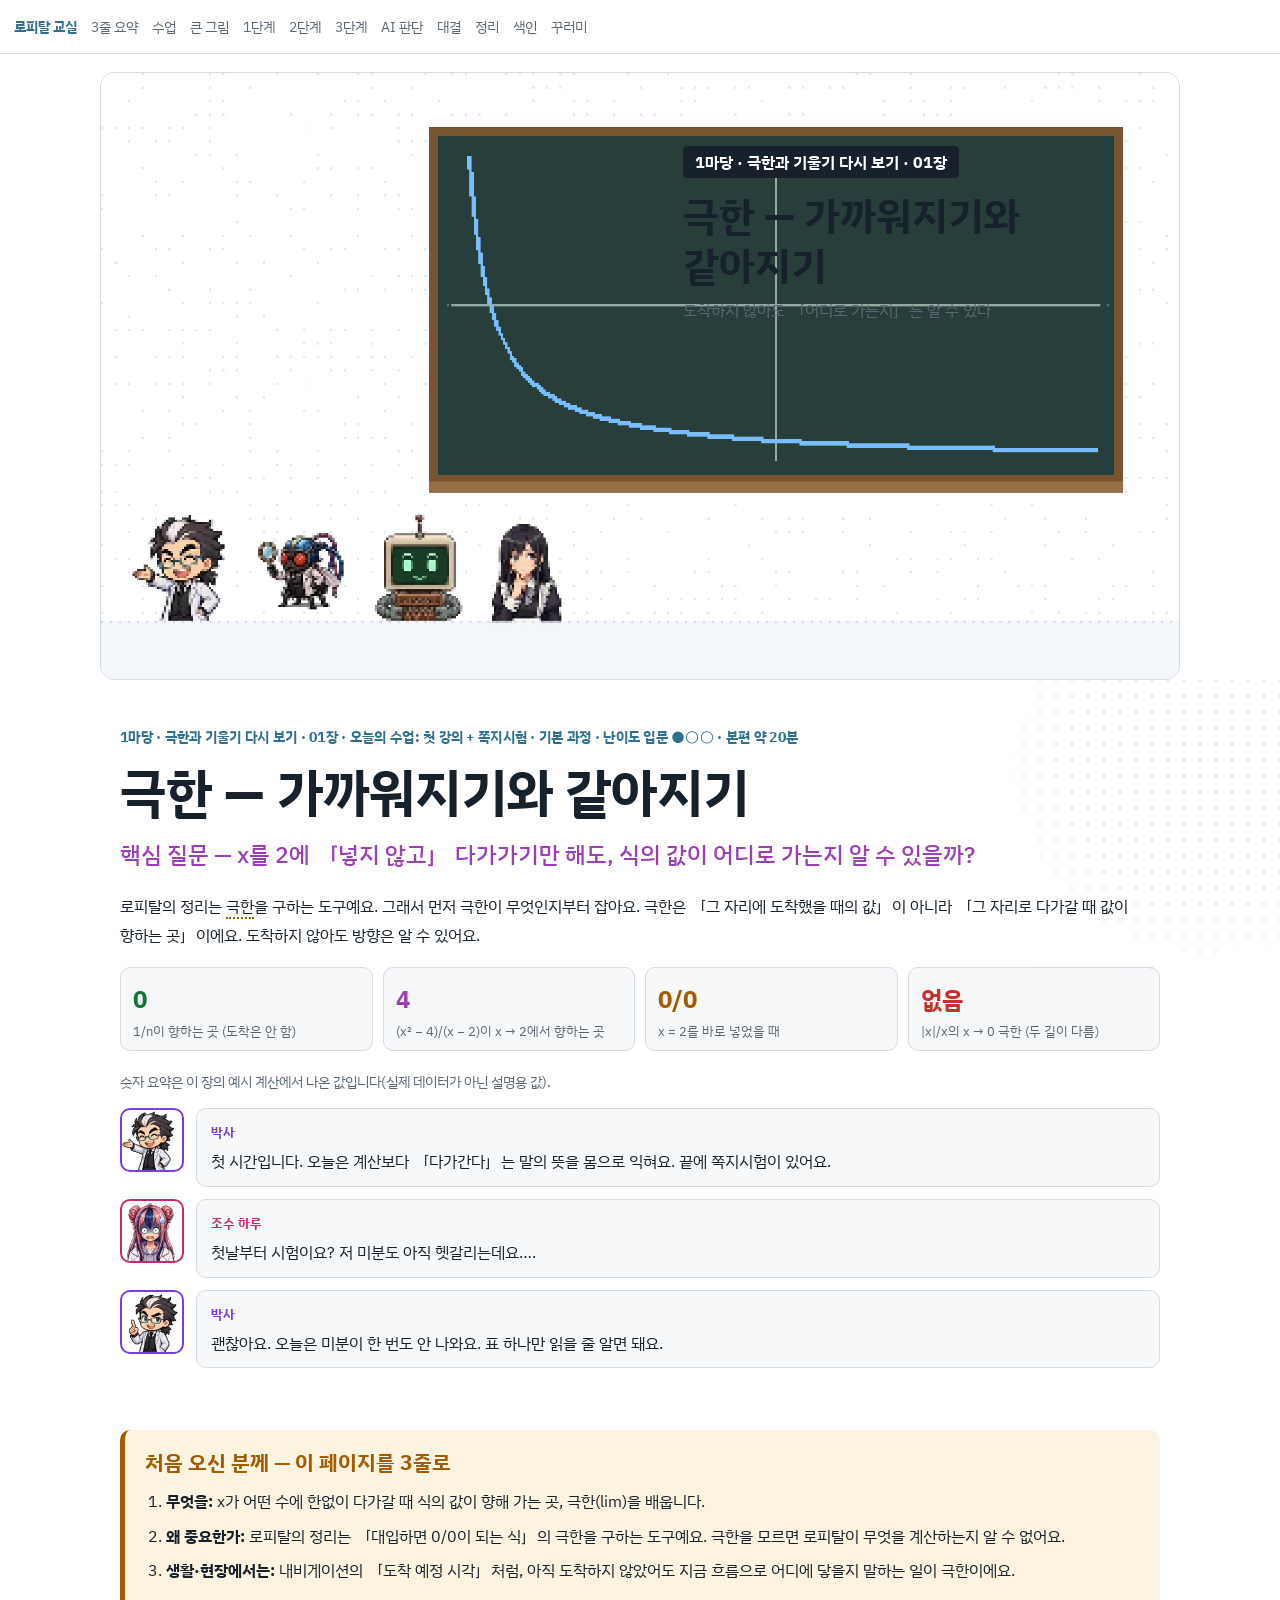
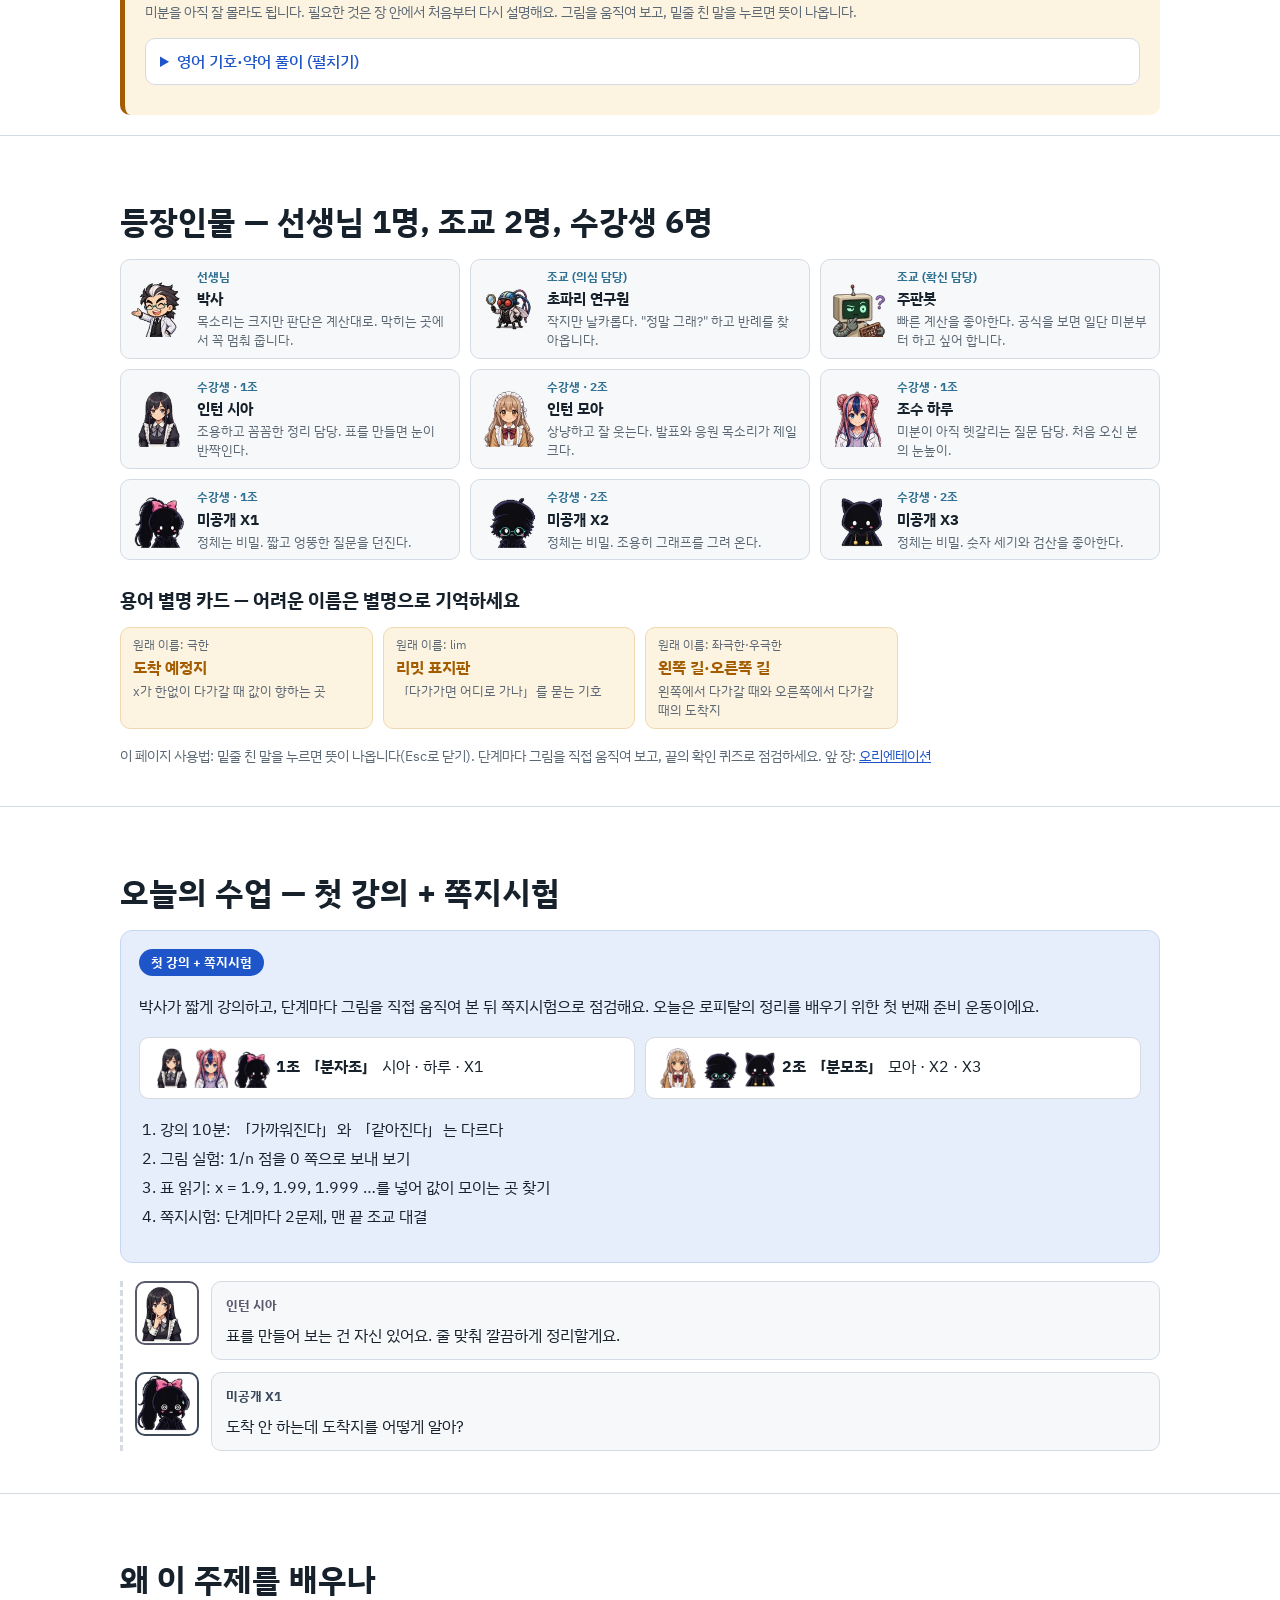
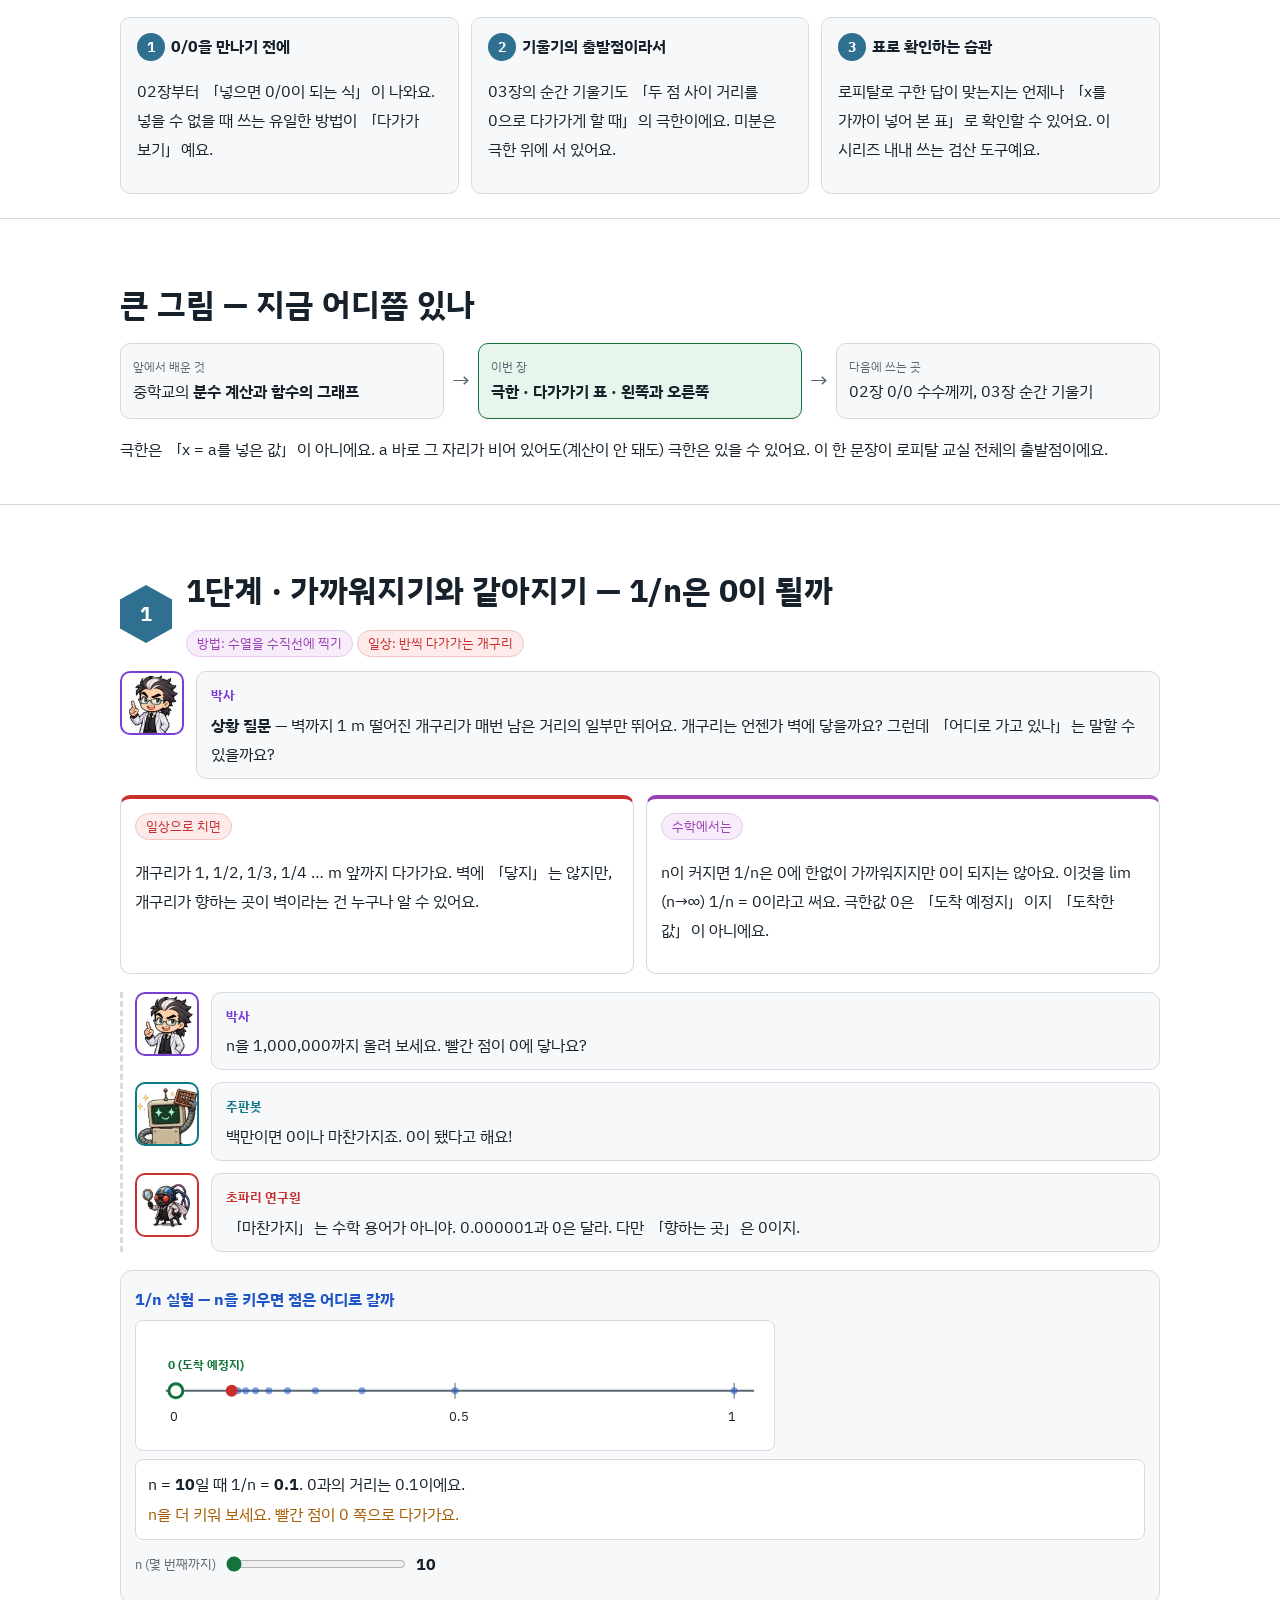
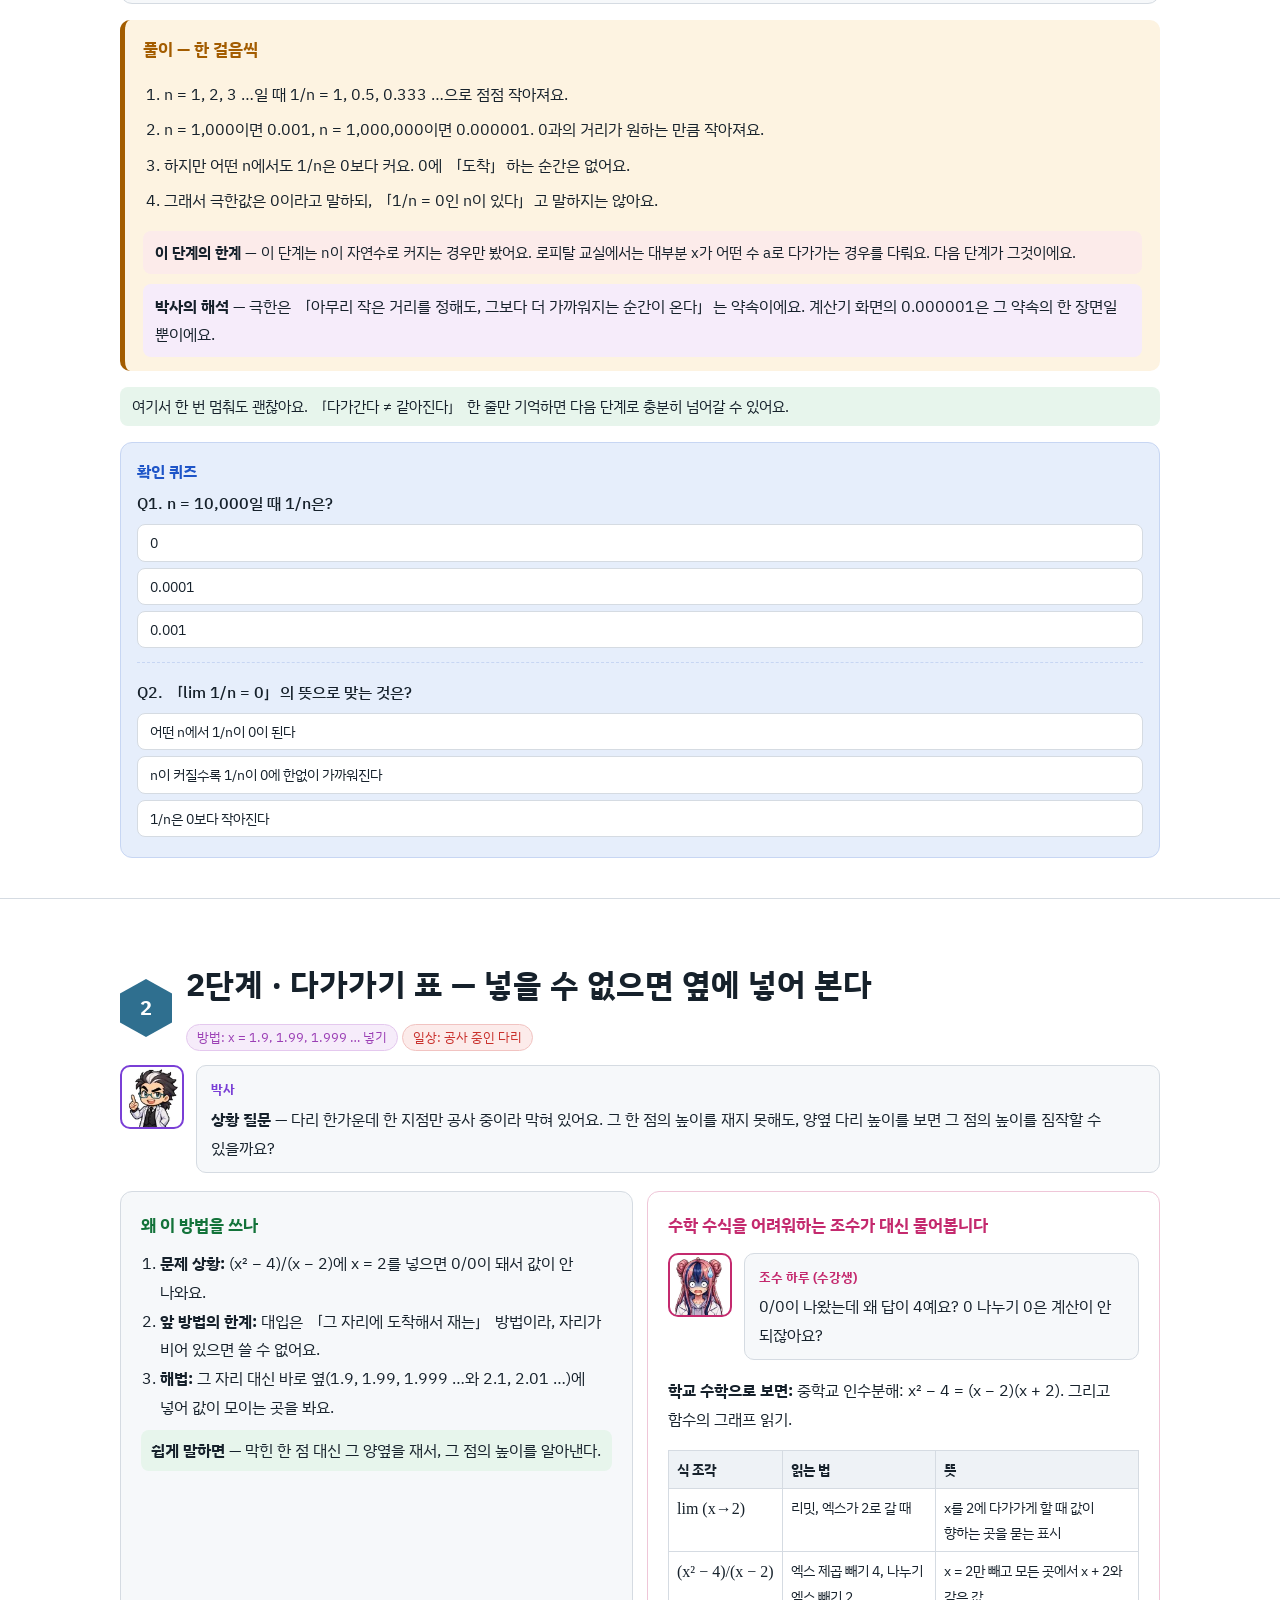
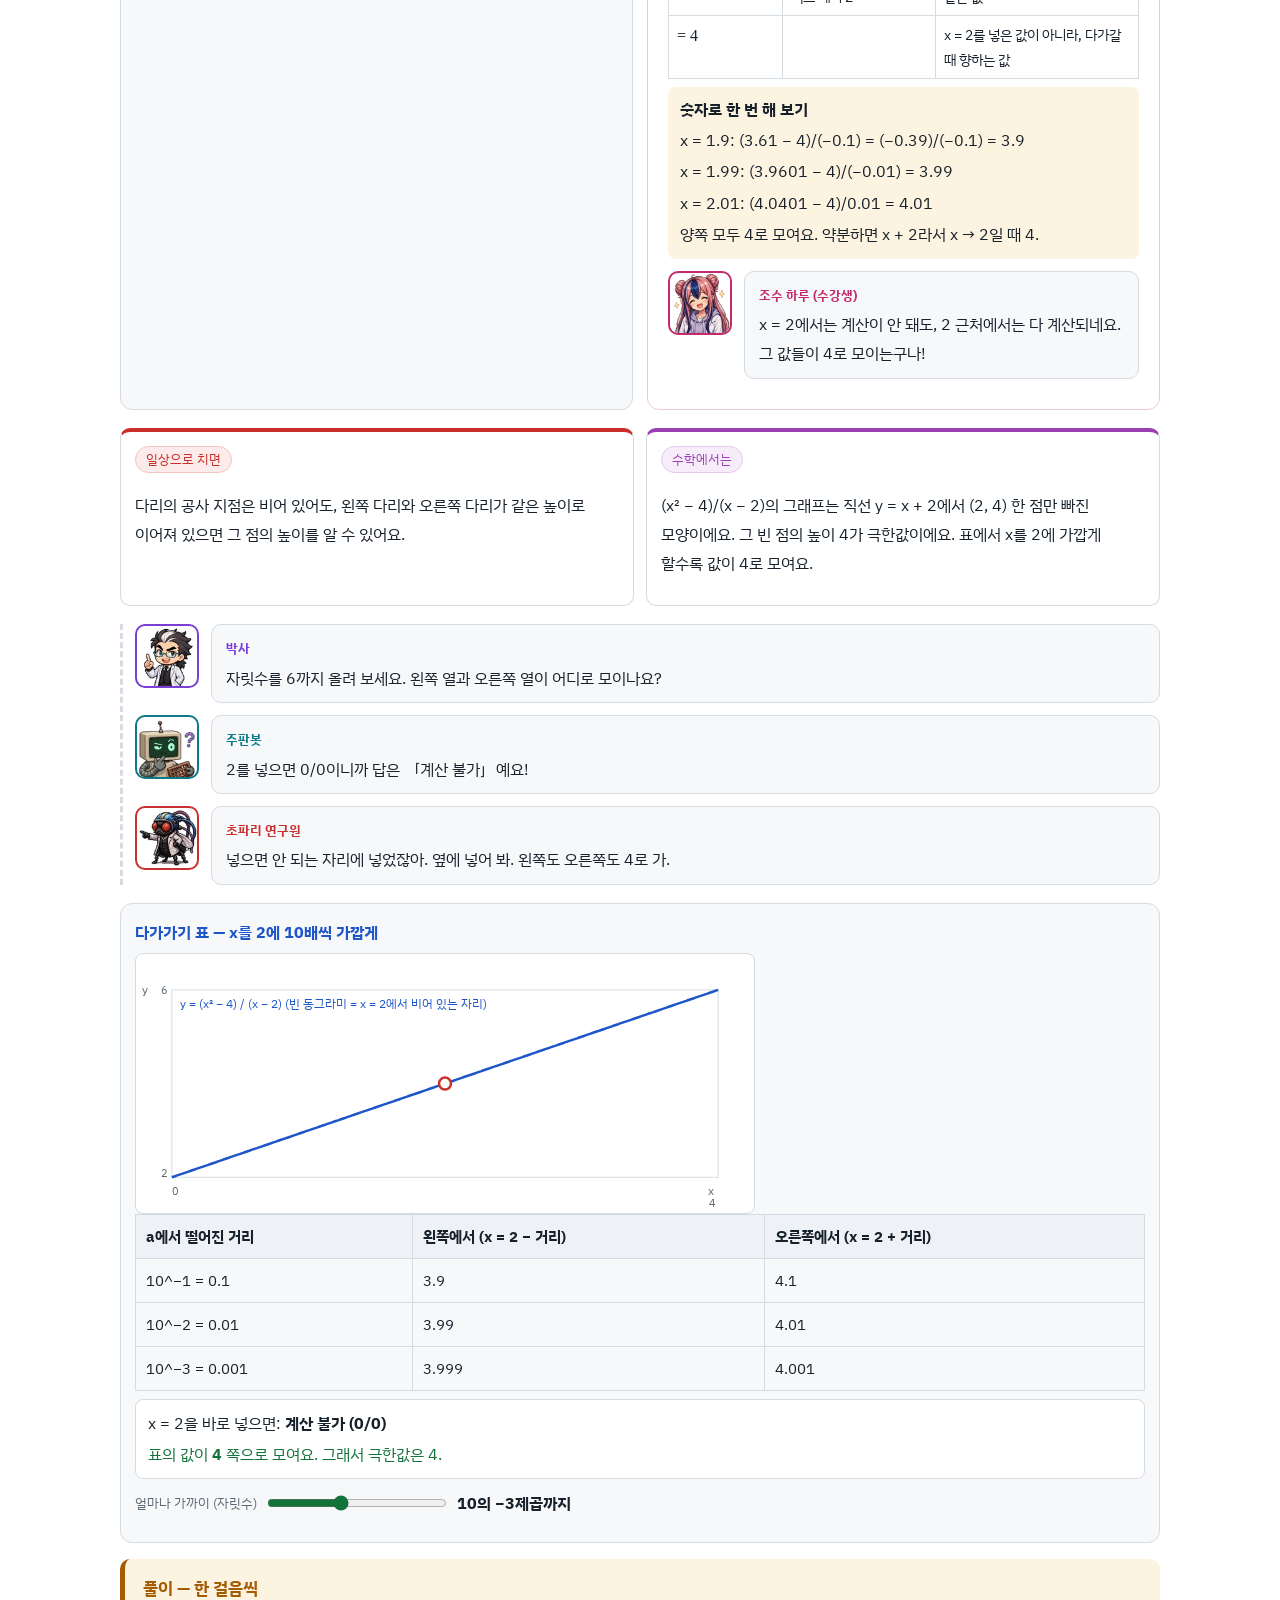
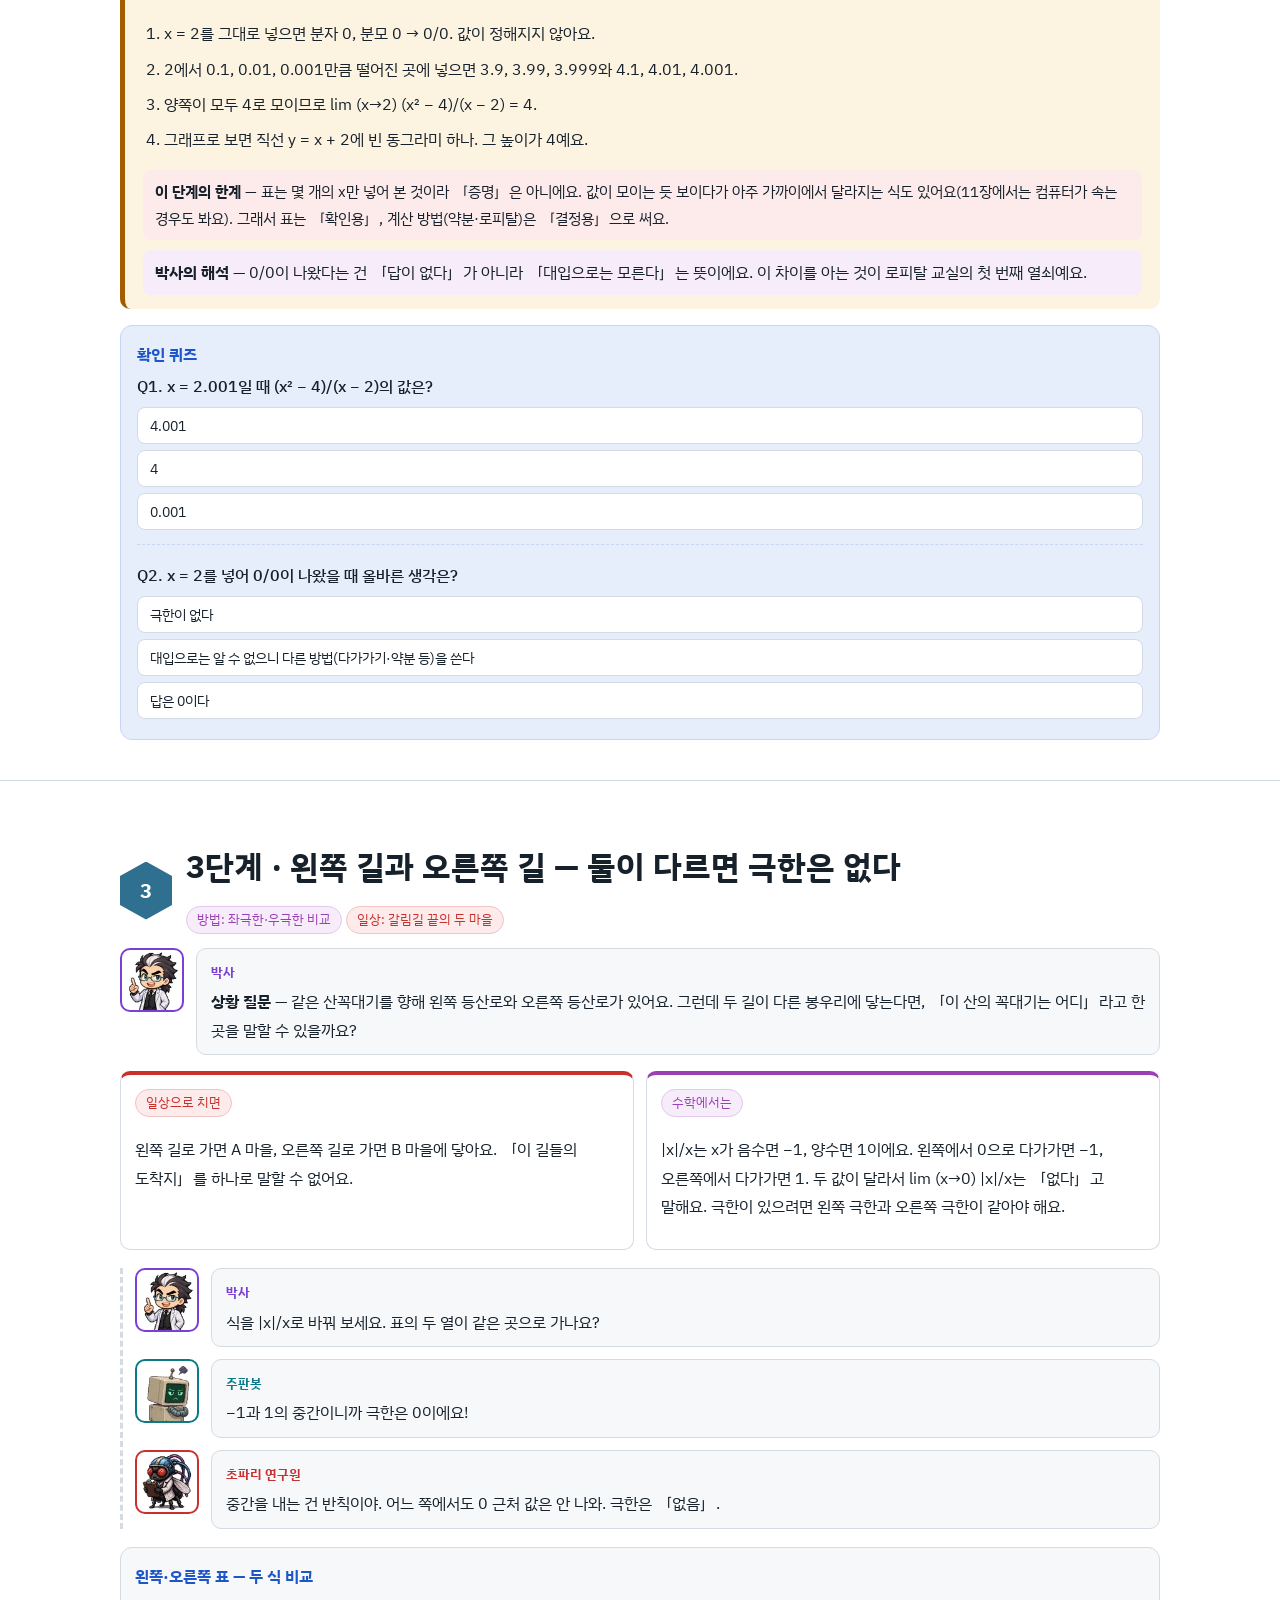
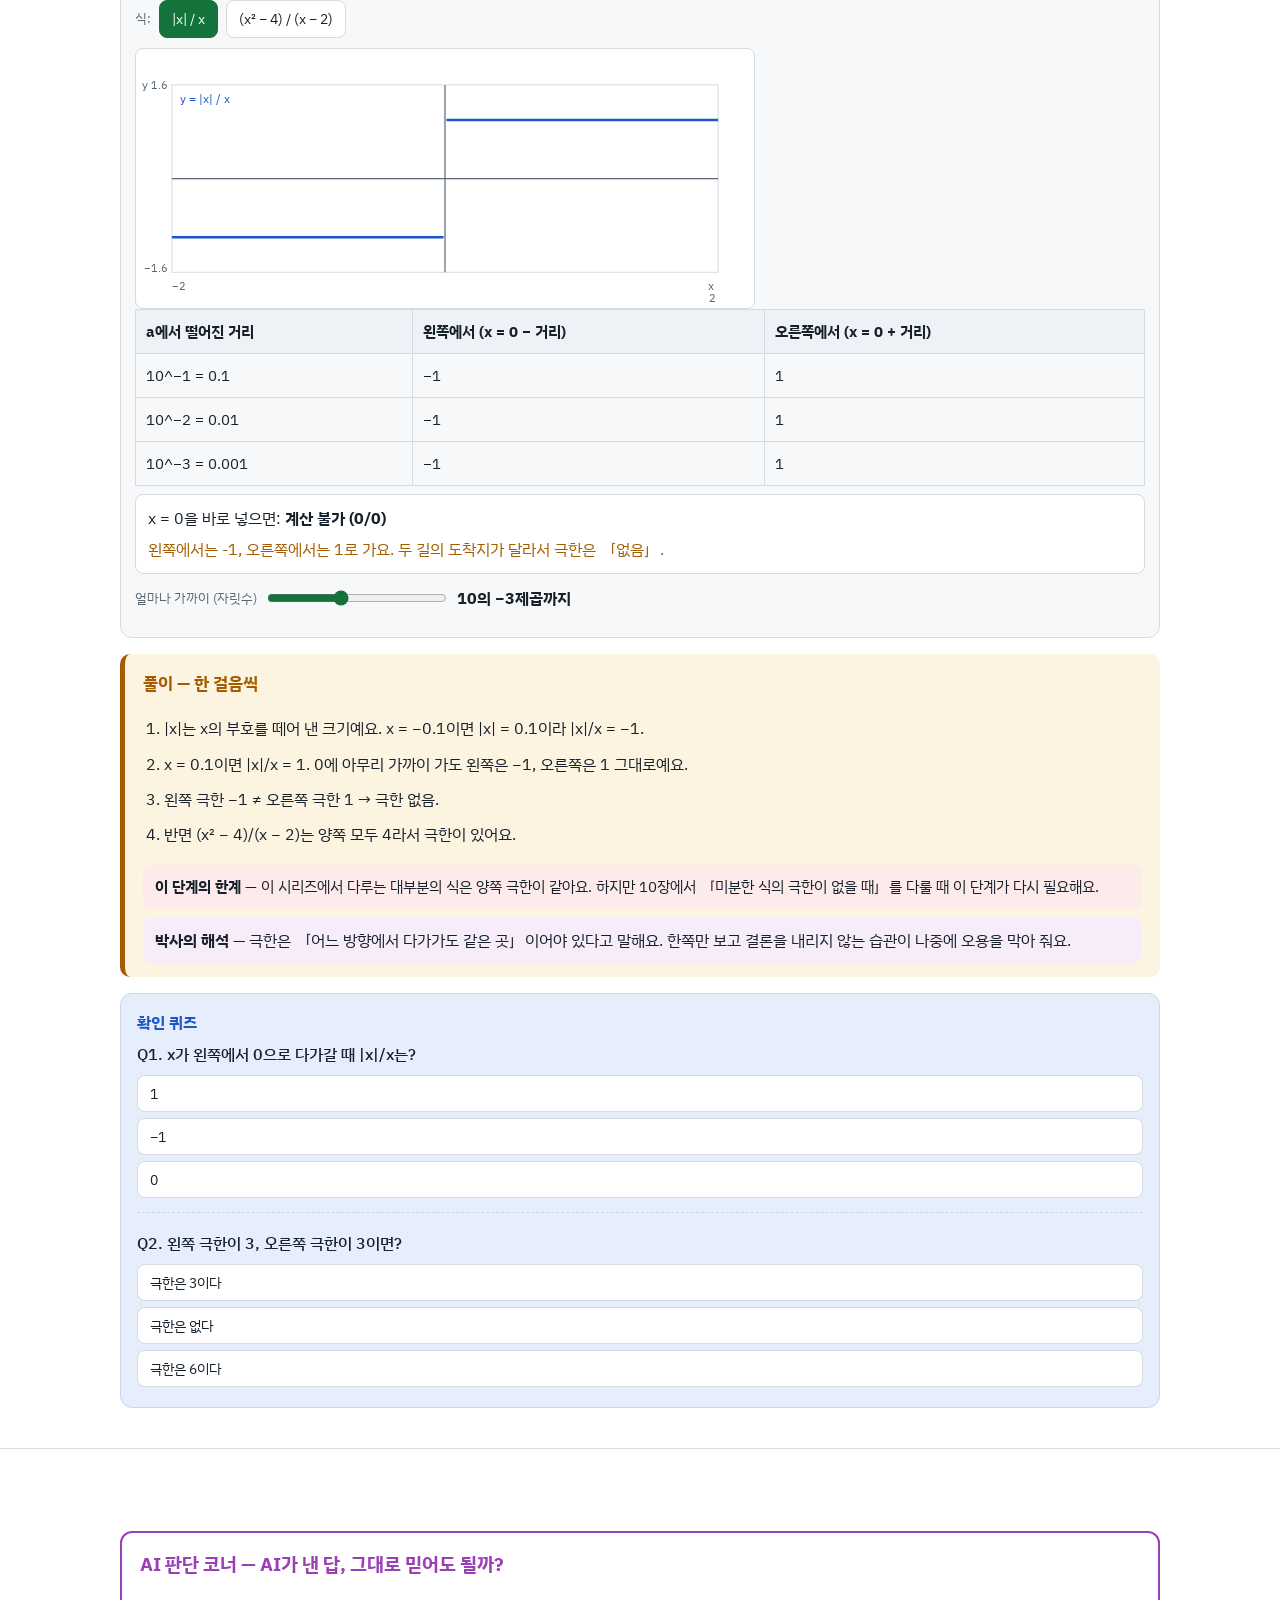
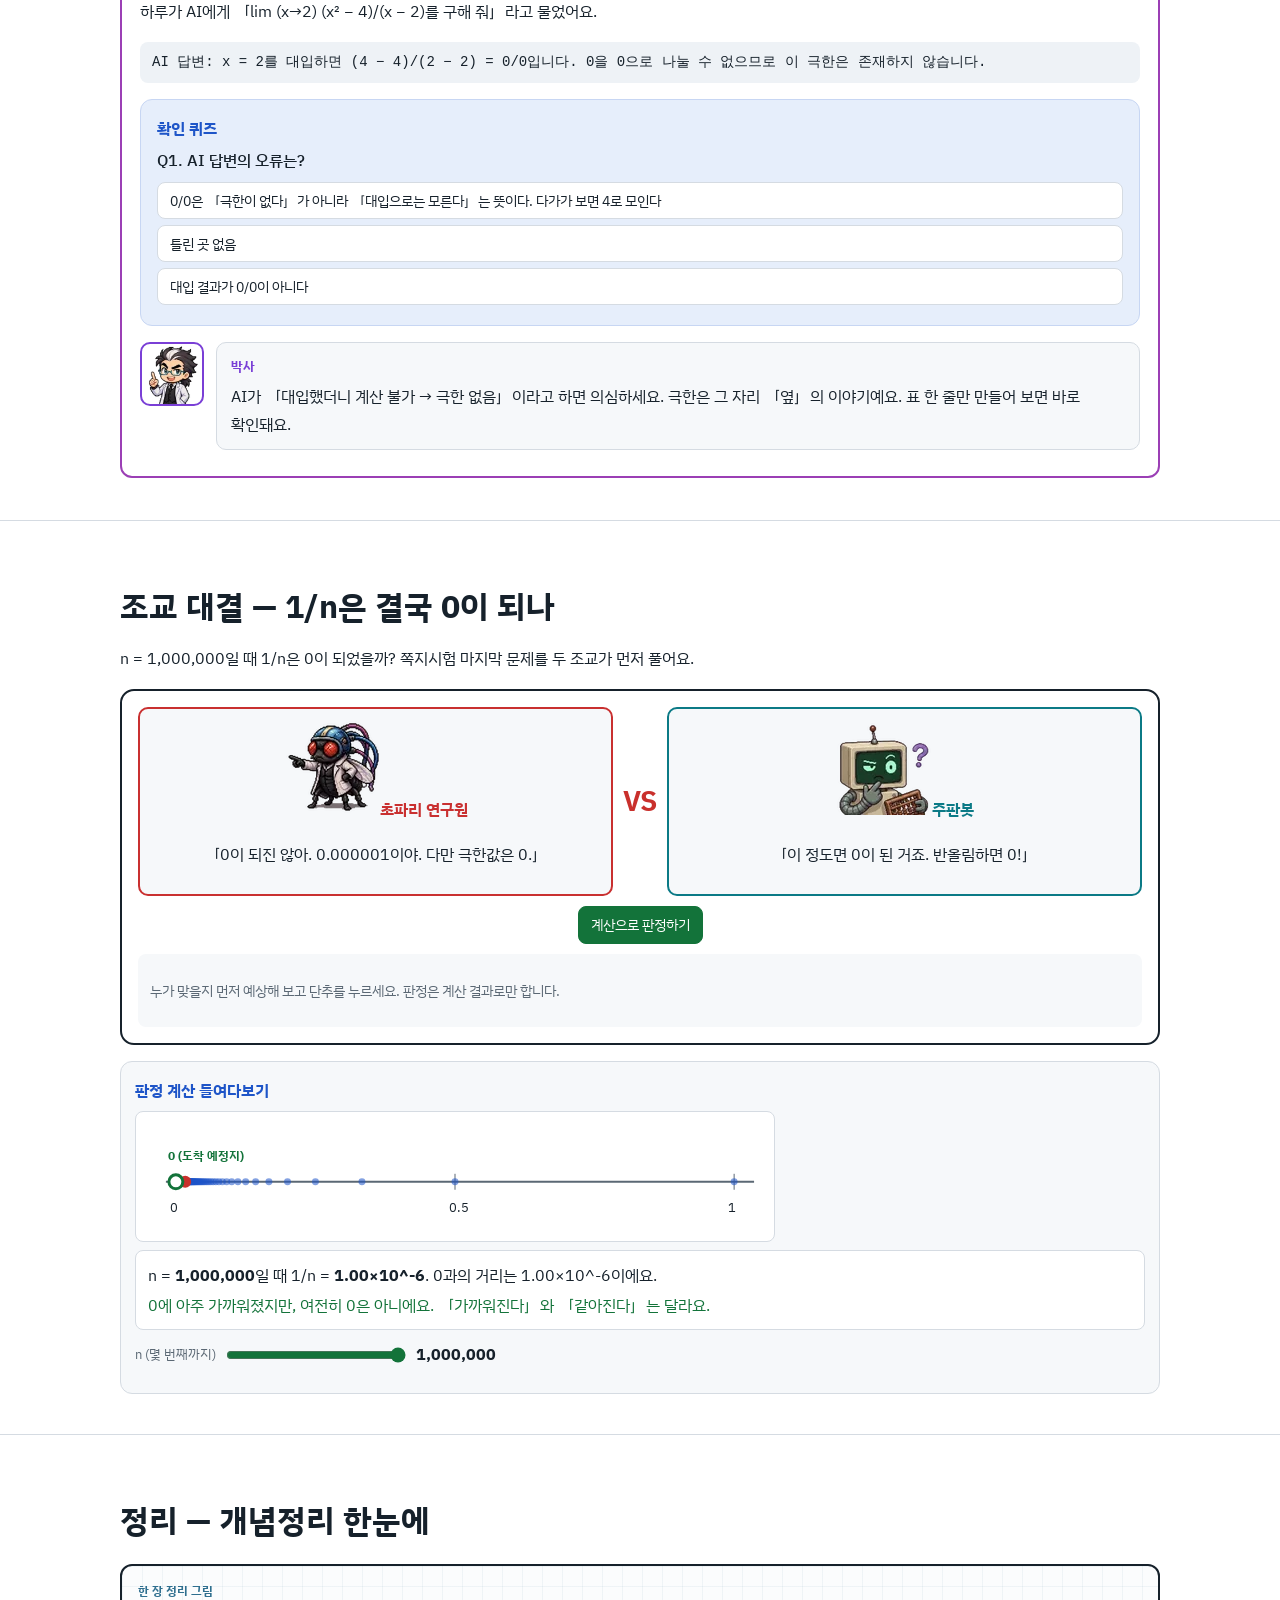
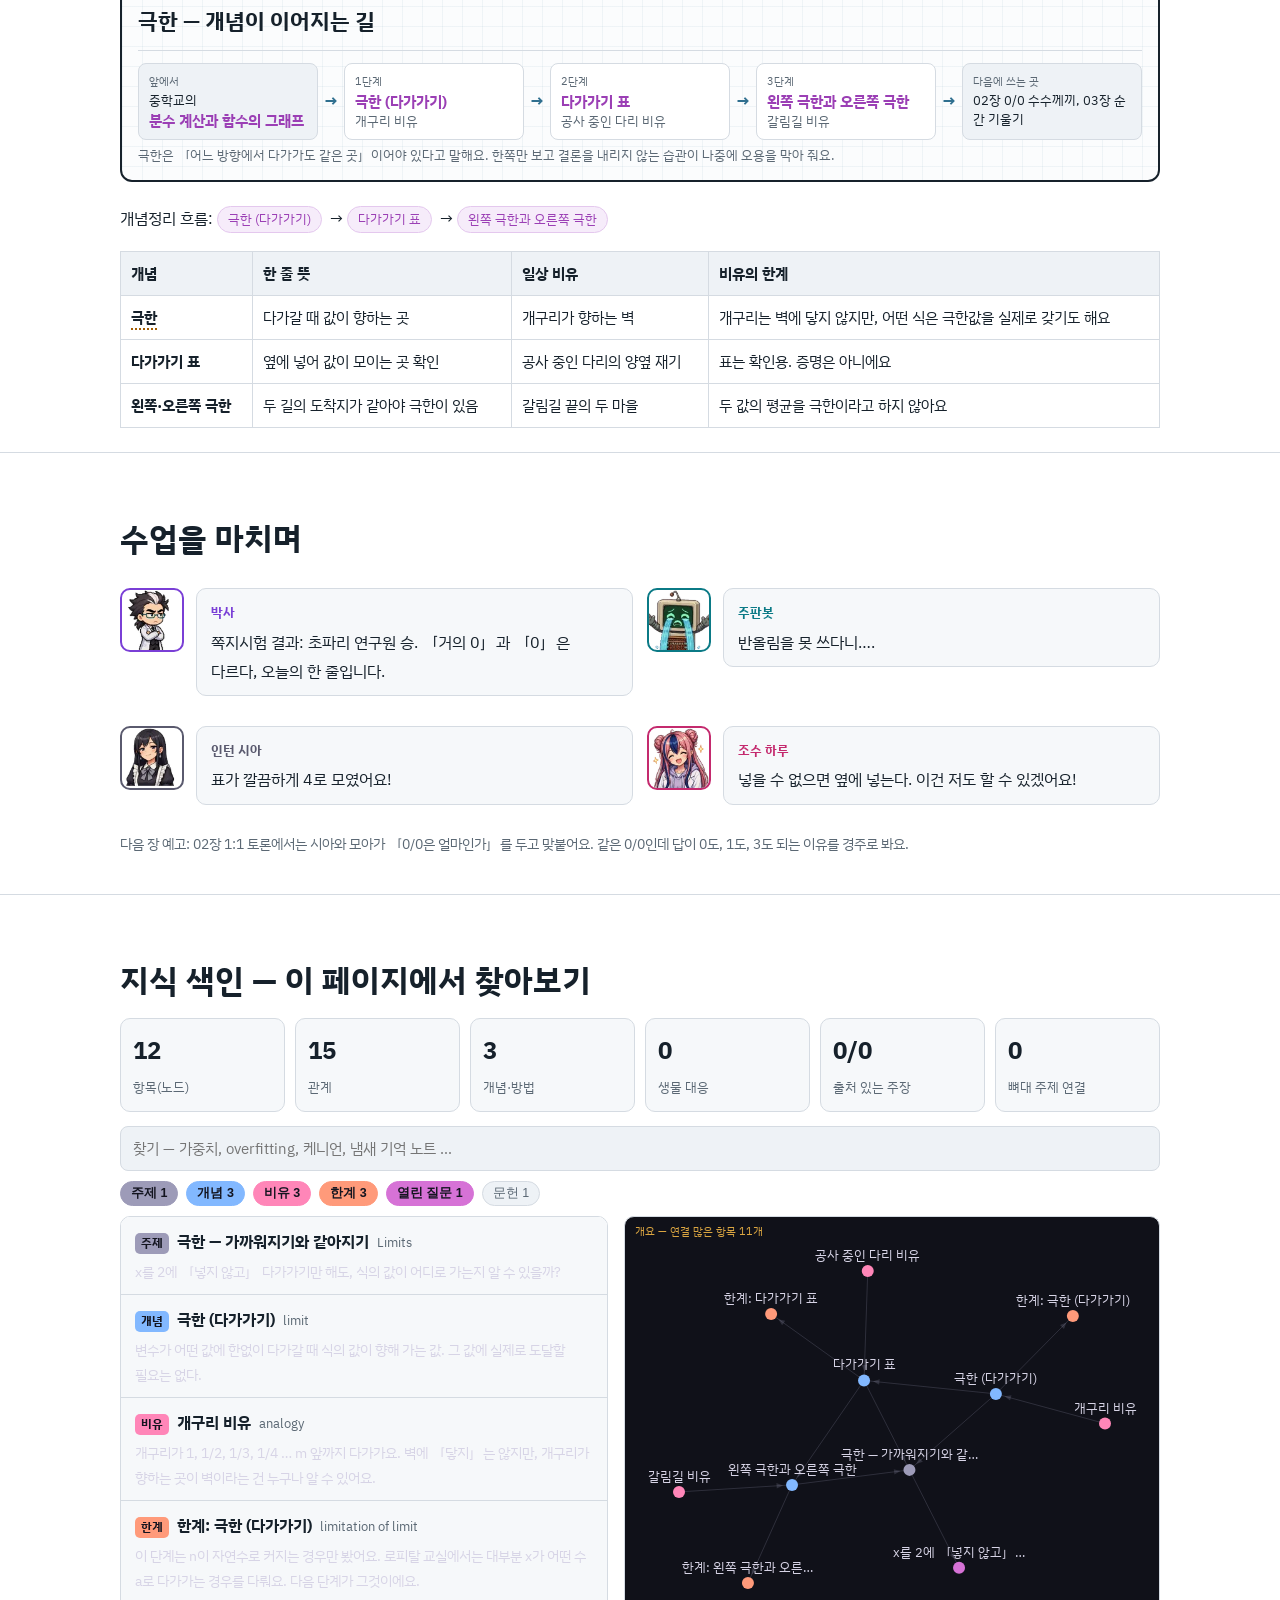
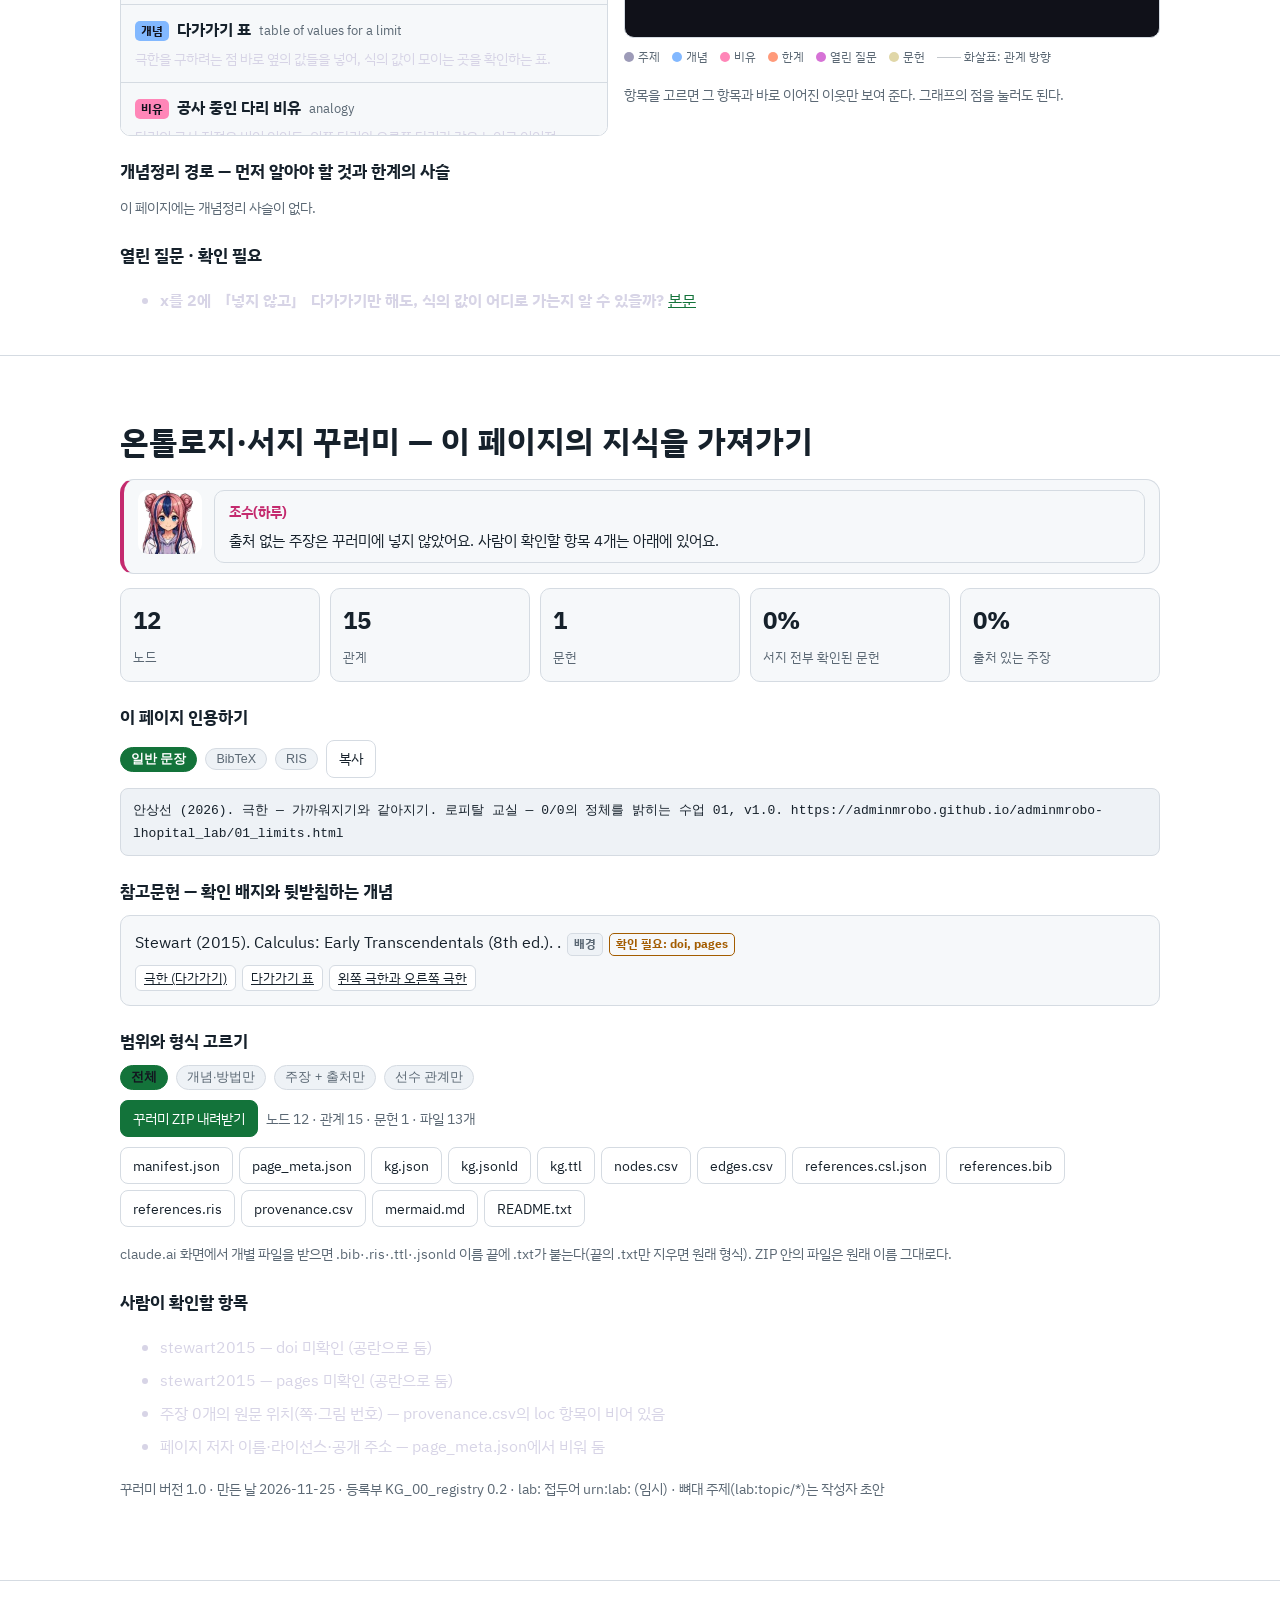
==== commit 9fb57774: "사이트 주소를 adminmrobo-lhopital_lab 저장소에 맞춤" ====
--- a/01_limits.html
+++ b/01_limits.html
@@ -75,5 +75,5 @@
 <script type="application/json" id="kg-raw">{"version": "1.0", "page": "01_limits", "nodes": [{"id": "lab:topic/limits", "type": "Topic", "label": {"ko": "극한 — 가까워지기와 같아지기", "en": "Limits"}, "page": "01_limits", "anchor": "#top", "status": "known", "confidence": "high", "domain": ["math"], "family": "calculus", "definition": {"ko": "x를 2에 「넣지 않고」 다가가기만 해도, 식의 값이 어디로 가는지 알 수 있을까?"}}, {"id": "lab:concept/limit-idea", "type": "Concept", "label": {"ko": "극한 (다가가기)", "en": "limit"}, "definition": {"ko": "변수가 어떤 값에 한없이 다가갈 때 식의 값이 향해 가는 값. 그 값에 실제로 도달할 필요는 없다."}, "page": "01_limits", "anchor": "#lv1", "level": 1, "status": "known", "confidence": "high", "domain": ["math"], "family": "calculus", "evidence": [], "source": [{"cite": "stewart2015"}], "match": [], "tags": ["극한 — 가까워지기와 같아지기"]}, {"id": "lab:analogy/limit-idea-daily", "type": "Analogy", "label": {"ko": "개구리 비유", "en": "analogy"}, "definition": {"ko": "개구리가 1, 1/2, 1/3, 1/4 … m 앞까지 다가가요. 벽에 「닿지」는 않지만, 개구리가 향하는 곳이 벽이라는 건 누구나 알 수 있어요."}, "page": "01_limits", "anchor": "#lv1", "status": "known", "confidence": "mid", "domain": ["math"], "match": []}, {"id": "lab:limitation/limit-idea", "type": "Limitation", "label": {"ko": "한계: 극한 (다가가기)", "en": "limitation of limit"}, "definition": {"ko": "이 단계는 n이 자연수로 커지는 경우만 봤어요. 로피탈 교실에서는 대부분 x가 어떤 수 a로 다가가는 경우를 다뤄요. 다음 단계가 그것이에요."}, "page": "01_limits", "anchor": "#lv1", "status": "known", "confidence": "mid", "domain": ["math"], "match": []}, {"id": "lab:concept/limit-table", "type": "Concept", "label": {"ko": "다가가기 표", "en": "table of values for a limit"}, "definition": {"ko": "극한을 구하려는 점 바로 옆의 값들을 넣어, 식의 값이 모이는 곳을 확인하는 표."}, "page": "01_limits", "anchor": "#lv2", "level": 1, "status": "known", "confidence": "high", "domain": ["math"], "family": "calculus", "evidence": [], "source": [{"cite": "stewart2015"}], "match": [], "tags": ["극한 — 가까워지기와 같아지기"]}, {"id": "lab:analogy/limit-table-daily", "type": "Analogy", "label": {"ko": "공사 중인 다리 비유", "en": "analogy"}, "definition": {"ko": "다리의 공사 지점은 비어 있어도, 왼쪽 다리와 오른쪽 다리가 같은 높이로 이어져 있으면 그 점의 높이를 알 수 있어요."}, "page": "01_limits", "anchor": "#lv2", "status": "known", "confidence": "mid", "domain": ["math"], "match": []}, {"id": "lab:limitation/limit-table", "type": "Limitation", "label": {"ko": "한계: 다가가기 표", "en": "limitation of table of values for a limit"}, "definition": {"ko": "표는 몇 개의 x만 넣어 본 것이라 「증명」은 아니에요. 값이 모이는 듯 보이다가 아주 가까이에서 달라지는 식도 있어요(11장에서는 컴퓨터가 속는 경우도 봐요). 그래서 표는 「확인용」, 계산 방법(약분·로피탈)은 「결정용」으로 써요."}, "page": "01_limits", "anchor": "#lv2", "status": "known", "confidence": "mid", "domain": ["math"], "match": []}, {"id": "lab:concept/one-sided-limits", "type": "Concept", "label": {"ko": "왼쪽 극한과 오른쪽 극한", "en": "one-sided limits"}, "definition": {"ko": "왼쪽에서 다가갈 때와 오른쪽에서 다가갈 때의 극한. 둘이 같을 때만 극한이 있다."}, "page": "01_limits", "anchor": "#lv3", "level": 1, "status": "known", "confidence": "high", "domain": ["math"], "family": "calculus", "evidence": [], "source": [{"cite": "stewart2015"}], "match": [], "tags": ["극한 — 가까워지기와 같아지기"]}, {"id": "lab:analogy/one-sided-limits-daily", "type": "Analogy", "label": {"ko": "갈림길 비유", "en": "analogy"}, "definition": {"ko": "왼쪽 길로 가면 A 마을, 오른쪽 길로 가면 B 마을에 닿아요. 「이 길들의 도착지」를 하나로 말할 수 없어요."}, "page": "01_limits", "anchor": "#lv3", "status": "known", "confidence": "mid", "domain": ["math"], "match": []}, {"id": "lab:limitation/one-sided-limits", "type": "Limitation", "label": {"ko": "한계: 왼쪽 극한과 오른쪽 극한", "en": "limitation of one-sided limits"}, "definition": {"ko": "이 시리즈에서 다루는 대부분의 식은 양쪽 극한이 같아요. 하지만 10장에서 「미분한 식의 극한이 없을 때」를 다룰 때 이 단계가 다시 필요해요."}, "page": "01_limits", "anchor": "#lv3", "status": "known", "confidence": "mid", "domain": ["math"], "match": []}, {"id": "lab:question/limits", "type": "Question", "label": {"ko": "x를 2에 「넣지 않고」 다가가기만 해도, 식의 값이 어디로 가는지 알 수 있을까?", "en": "core question"}, "page": "01_limits", "anchor": "#top", "status": "known", "confidence": "high", "domain": ["math"], "match": []}, {"id": "lab:work/stewart2015", "type": "Work", "label": {"ko": "Calculus: Early Transcendentals (8th ed.)", "en": "Calculus: Early Transcendentals (8th ed.)"}, "page": "01_limits", "anchor": "#export", "status": "known", "confidence": "high", "domain": ["math"], "match": []}], "edges": [{"s": "lab:concept/limit-idea", "p": "lab:partOf", "o": "lab:topic/limits"}, {"s": "lab:analogy/limit-idea-daily", "p": "lab:analogyOf", "o": "lab:concept/limit-idea"}, {"s": "lab:concept/limit-idea", "p": "lab:hasLimitation", "o": "lab:limitation/limit-idea"}, {"s": "lab:concept/limit-table", "p": "lab:partOf", "o": "lab:topic/limits"}, {"s": "lab:concept/limit-idea", "p": "lab:prerequisiteOf", "o": "lab:concept/limit-table"}, {"s": "lab:analogy/limit-table-daily", "p": "lab:analogyOf", "o": "lab:concept/limit-table"}, {"s": "lab:concept/limit-table", "p": "lab:hasLimitation", "o": "lab:limitation/limit-table"}, {"s": "lab:concept/one-sided-limits", "p": "lab:partOf", "o": "lab:topic/limits"}, {"s": "lab:concept/limit-table", "p": "lab:prerequisiteOf", "o": "lab:concept/one-sided-limits"}, {"s": "lab:analogy/one-sided-limits-daily", "p": "lab:analogyOf", "o": "lab:concept/one-sided-limits"}, {"s": "lab:concept/one-sided-limits", "p": "lab:hasLimitation", "o": "lab:limitation/one-sided-limits"}, {"s": "lab:topic/limits", "p": "lab:raises", "o": "lab:question/limits"}, {"s": "lab:concept/limit-idea", "p": "lab:assertedIn", "o": "lab:work/stewart2015"}, {"s": "lab:concept/limit-table", "p": "lab:assertedIn", "o": "lab:work/stewart2015"}, {"s": "lab:concept/one-sided-limits", "p": "lab:assertedIn", "o": "lab:work/stewart2015"}]}</script>
 <script type="application/ld+json" id="kg-ld">{"@context": {"@vocab": "urn:lab:", "lab": "urn:lab:", "skos": "http://www.w3.org/2004/02/skos/core#", "schema": "https://schema.org/"}, "@graph": [{"@id": "urn:lab:page/01", "@type": ["schema:LearningResource", "schema:WebPage"], "schema:name": "극한 — 가까워지기와 같아지기", "schema:inLanguage": "ko", "schema:educationalLevel": "입문 (중학생 이상)", "schema:author": "안상선"}, {"@id": "lab:topic/limits", "@type": ["lab:Topic"], "skos:prefLabel": [{"@value": "극한 — 가까워지기와 같아지기", "@language": "ko"}], "skos:definition": [{"@value": "x를 2에 「넣지 않고」 다가가기만 해도, 식의 값이 어디로 가는지 알 수 있을까?", "@language": "ko"}]}, {"@id": "lab:concept/limit-idea", "@type": ["lab:Concept"], "skos:prefLabel": [{"@value": "극한 (다가가기)", "@language": "ko"}], "skos:definition": [{"@value": "변수가 어떤 값에 한없이 다가갈 때 식의 값이 향해 가는 값. 그 값에 실제로 도달할 필요는 없다.", "@language": "ko"}]}, {"@id": "lab:analogy/limit-idea-daily", "@type": ["lab:Analogy"], "skos:prefLabel": [{"@value": "개구리 비유", "@language": "ko"}], "skos:definition": [{"@value": "개구리가 1, 1/2, 1/3, 1/4 … m 앞까지 다가가요. 벽에 「닿지」는 않지만, 개구리가 향하는 곳이 벽이라는 건 누구나 알 수 있어요.", "@language": "ko"}]}, {"@id": "lab:limitation/limit-idea", "@type": ["lab:Limitation"], "skos:prefLabel": [{"@value": "한계: 극한 (다가가기)", "@language": "ko"}], "skos:definition": [{"@value": "이 단계는 n이 자연수로 커지는 경우만 봤어요. 로피탈 교실에서는 대부분 x가 어떤 수 a로 다가가는 경우를 다뤄요. 다음 단계가 그것이에요.", "@language": "ko"}]}, {"@id": "lab:concept/limit-table", "@type": ["lab:Concept"], "skos:prefLabel": [{"@value": "다가가기 표", "@language": "ko"}], "skos:definition": [{"@value": "극한을 구하려는 점 바로 옆의 값들을 넣어, 식의 값이 모이는 곳을 확인하는 표.", "@language": "ko"}]}, {"@id": "lab:analogy/limit-table-daily", "@type": ["lab:Analogy"], "skos:prefLabel": [{"@value": "공사 중인 다리 비유", "@language": "ko"}], "skos:definition": [{"@value": "다리의 공사 지점은 비어 있어도, 왼쪽 다리와 오른쪽 다리가 같은 높이로 이어져 있으면 그 점의 높이를 알 수 있어요.", "@language": "ko"}]}, {"@id": "lab:limitation/limit-table", "@type": ["lab:Limitation"], "skos:prefLabel": [{"@value": "한계: 다가가기 표", "@language": "ko"}], "skos:definition": [{"@value": "표는 몇 개의 x만 넣어 본 것이라 「증명」은 아니에요. 값이 모이는 듯 보이다가 아주 가까이에서 달라지는 식도 있어요(11장에서는 컴퓨터가 속는 경우도 봐요). 그래서 표는 「확인용」, 계산 방법(약분·로피탈)은 「결정용」으로 써요.", "@language": "ko"}]}, {"@id": "lab:concept/one-sided-limits", "@type": ["lab:Concept"], "skos:prefLabel": [{"@value": "왼쪽 극한과 오른쪽 극한", "@language": "ko"}], "skos:definition": [{"@value": "왼쪽에서 다가갈 때와 오른쪽에서 다가갈 때의 극한. 둘이 같을 때만 극한이 있다.", "@language": "ko"}]}, {"@id": "lab:analogy/one-sided-limits-daily", "@type": ["lab:Analogy"], "skos:prefLabel": [{"@value": "갈림길 비유", "@language": "ko"}], "skos:definition": [{"@value": "왼쪽 길로 가면 A 마을, 오른쪽 길로 가면 B 마을에 닿아요. 「이 길들의 도착지」를 하나로 말할 수 없어요.", "@language": "ko"}]}, {"@id": "lab:limitation/one-sided-limits", "@type": ["lab:Limitation"], "skos:prefLabel": [{"@value": "한계: 왼쪽 극한과 오른쪽 극한", "@language": "ko"}], "skos:definition": [{"@value": "이 시리즈에서 다루는 대부분의 식은 양쪽 극한이 같아요. 하지만 10장에서 「미분한 식의 극한이 없을 때」를 다룰 때 이 단계가 다시 필요해요.", "@language": "ko"}]}, {"@id": "lab:question/limits", "@type": ["lab:Question"], "skos:prefLabel": [{"@value": "x를 2에 「넣지 않고」 다가가기만 해도, 식의 값이 어디로 가는지 알 수 있을까?", "@language": "ko"}]}, {"@id": "lab:work/stewart2015", "@type": ["lab:Work"], "skos:prefLabel": [{"@value": "Calculus: Early Transcendentals (8th ed.)", "@language": "ko"}]}]}</script>
 <script type="application/json" id="refs-csl">[{"id": "stewart2015", "type": "book", "title": "Calculus: Early Transcendentals (8th ed.)", "author": [{"family": "Stewart", "given": "James"}], "issued": {"date-parts": [[2015]]}, "publisher": "Cengage Learning", "container-title": "", "volume": "", "page": "", "lab": {"work": "lab:work/stewart2015", "role": "background", "supports": [], "locs": [], "verified": {"title": true, "author": true, "year": true, "doi": false, "pages": false}}}]</script>
-<script type="application/json" id="page-meta">{"title": "극한 — 가까워지기와 같아지기", "number": "01", "series": "로피탈 교실 — 0/0의 정체를 밝히는 수업", "about": ["lab:topic/limits"], "basedOn": ["stewart2015"], "educationalLevel": "입문 (중학생 이상)", "creator": [{"name": "안상선", "role": "author"}], "contributor": [{"name": "AI 보조 제작", "role": "assistant"}], "date": "2026-11-25", "version": "1.0", "language": ["ko"], "license": "", "url": "https://adminmrobo.github.io/lhopital_lab/01_limits.html", "registry": "KG_00_registry 0.2", "learningResourceType": "interactive explainer", "seeAlso": "", "suggestedCitation": "안상선 (2026). 극한 — 가까워지기와 같아지기. 로피탈 교실 — 0/0의 정체를 밝히는 수업 01, v1.0."}</script>
+<script type="application/json" id="page-meta">{"title": "극한 — 가까워지기와 같아지기", "number": "01", "series": "로피탈 교실 — 0/0의 정체를 밝히는 수업", "about": ["lab:topic/limits"], "basedOn": ["stewart2015"], "educationalLevel": "입문 (중학생 이상)", "creator": [{"name": "안상선", "role": "author"}], "contributor": [{"name": "AI 보조 제작", "role": "assistant"}], "date": "2026-11-25", "version": "1.0", "language": ["ko"], "license": "", "url": "https://adminmrobo.github.io/adminmrobo-lhopital_lab/01_limits.html", "registry": "KG_00_registry 0.2", "learningResourceType": "interactive explainer", "seeAlso": "", "suggestedCitation": "안상선 (2026). 극한 — 가까워지기와 같아지기. 로피탈 교실 — 0/0의 정체를 밝히는 수업 01, v1.0."}</script>
 <script src="assets/sprites.js"></script><script src="assets/widgets.js"></script><script src="assets/lab.js"></script><script src="assets/js/kgx.js"></script></body></html>
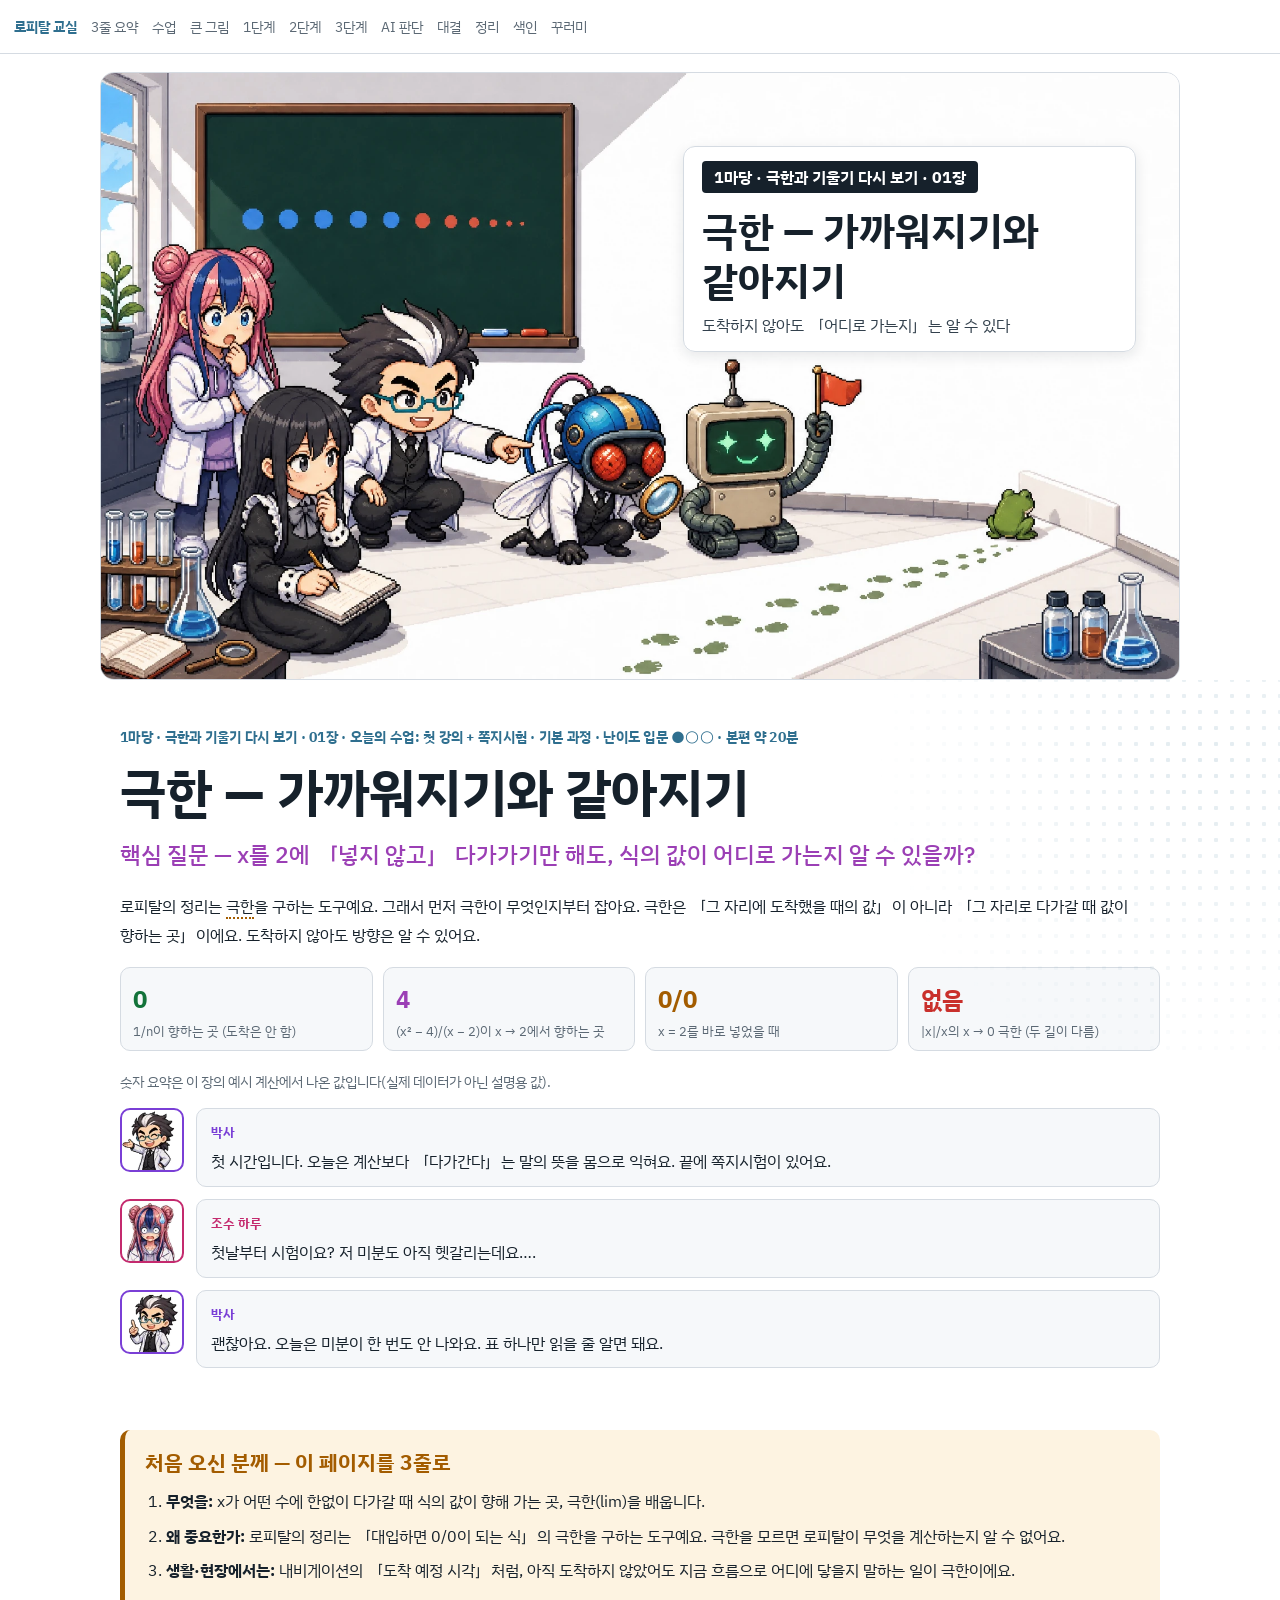
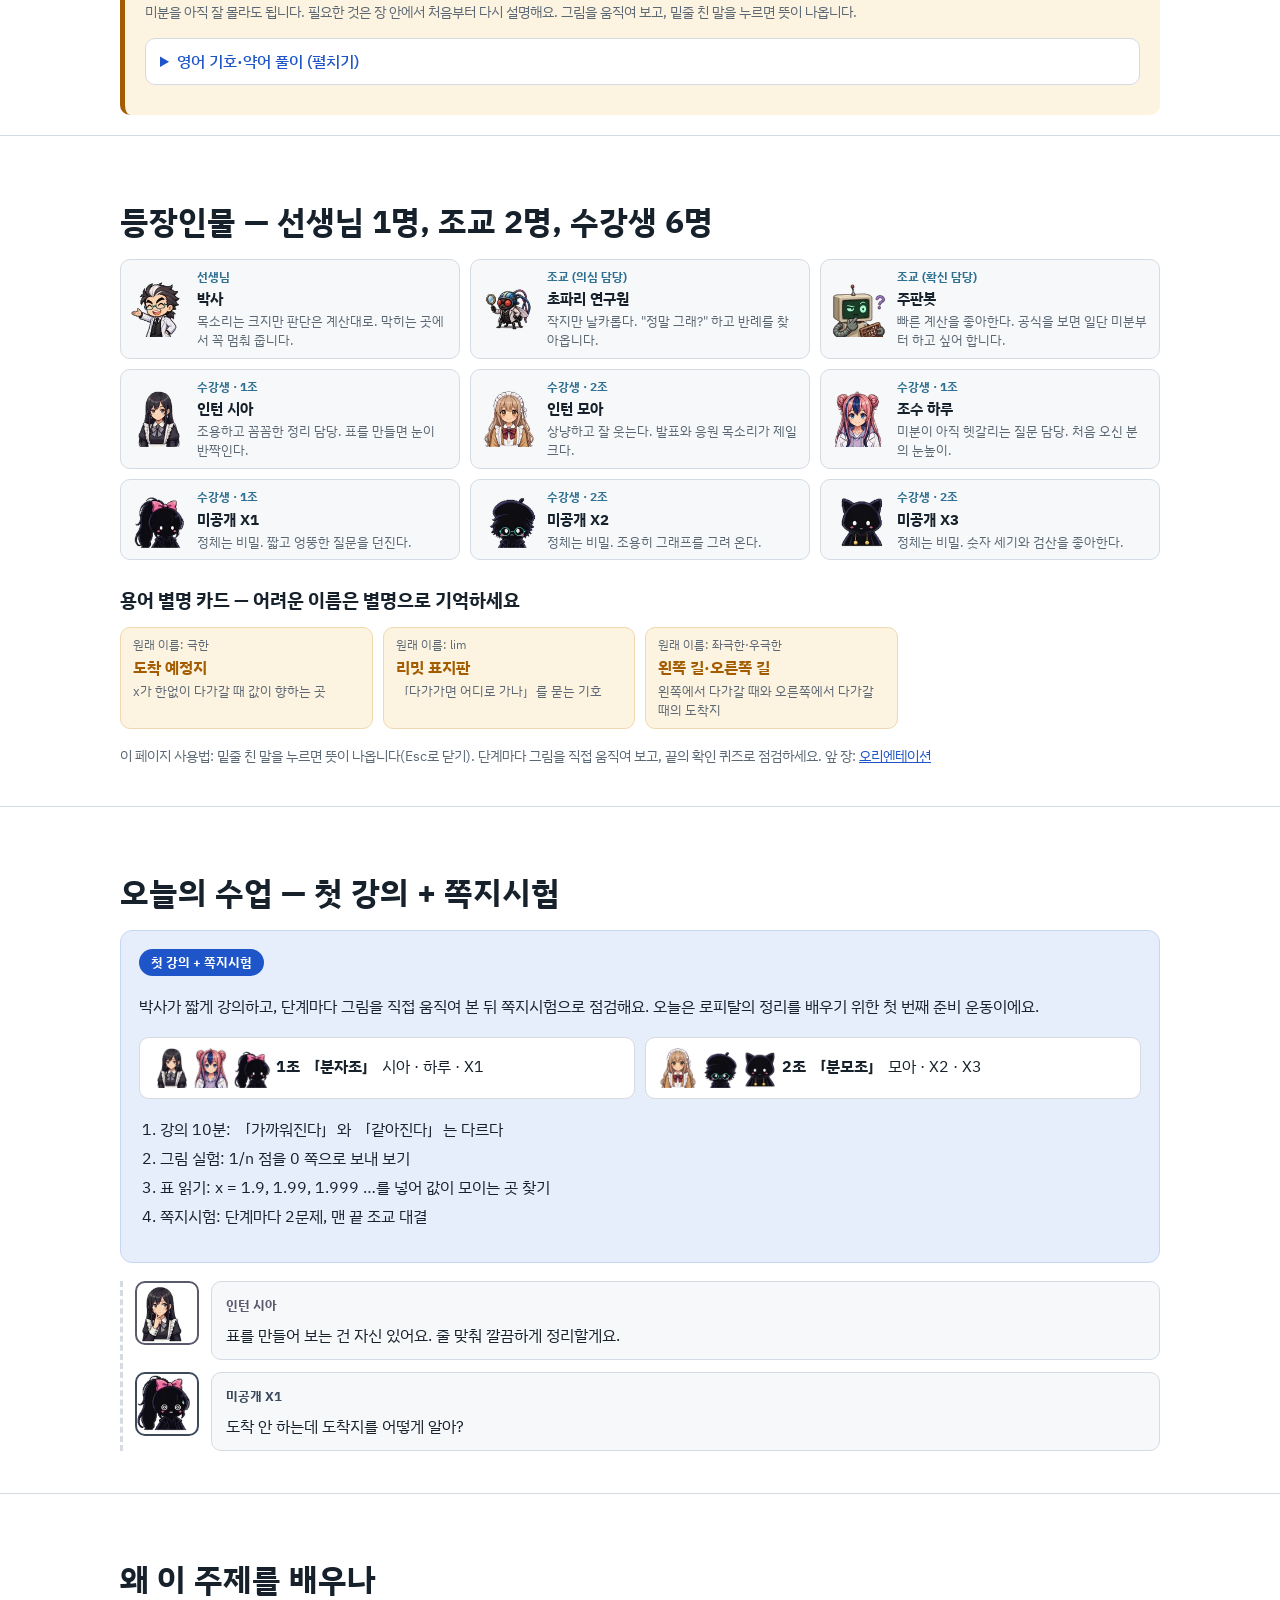
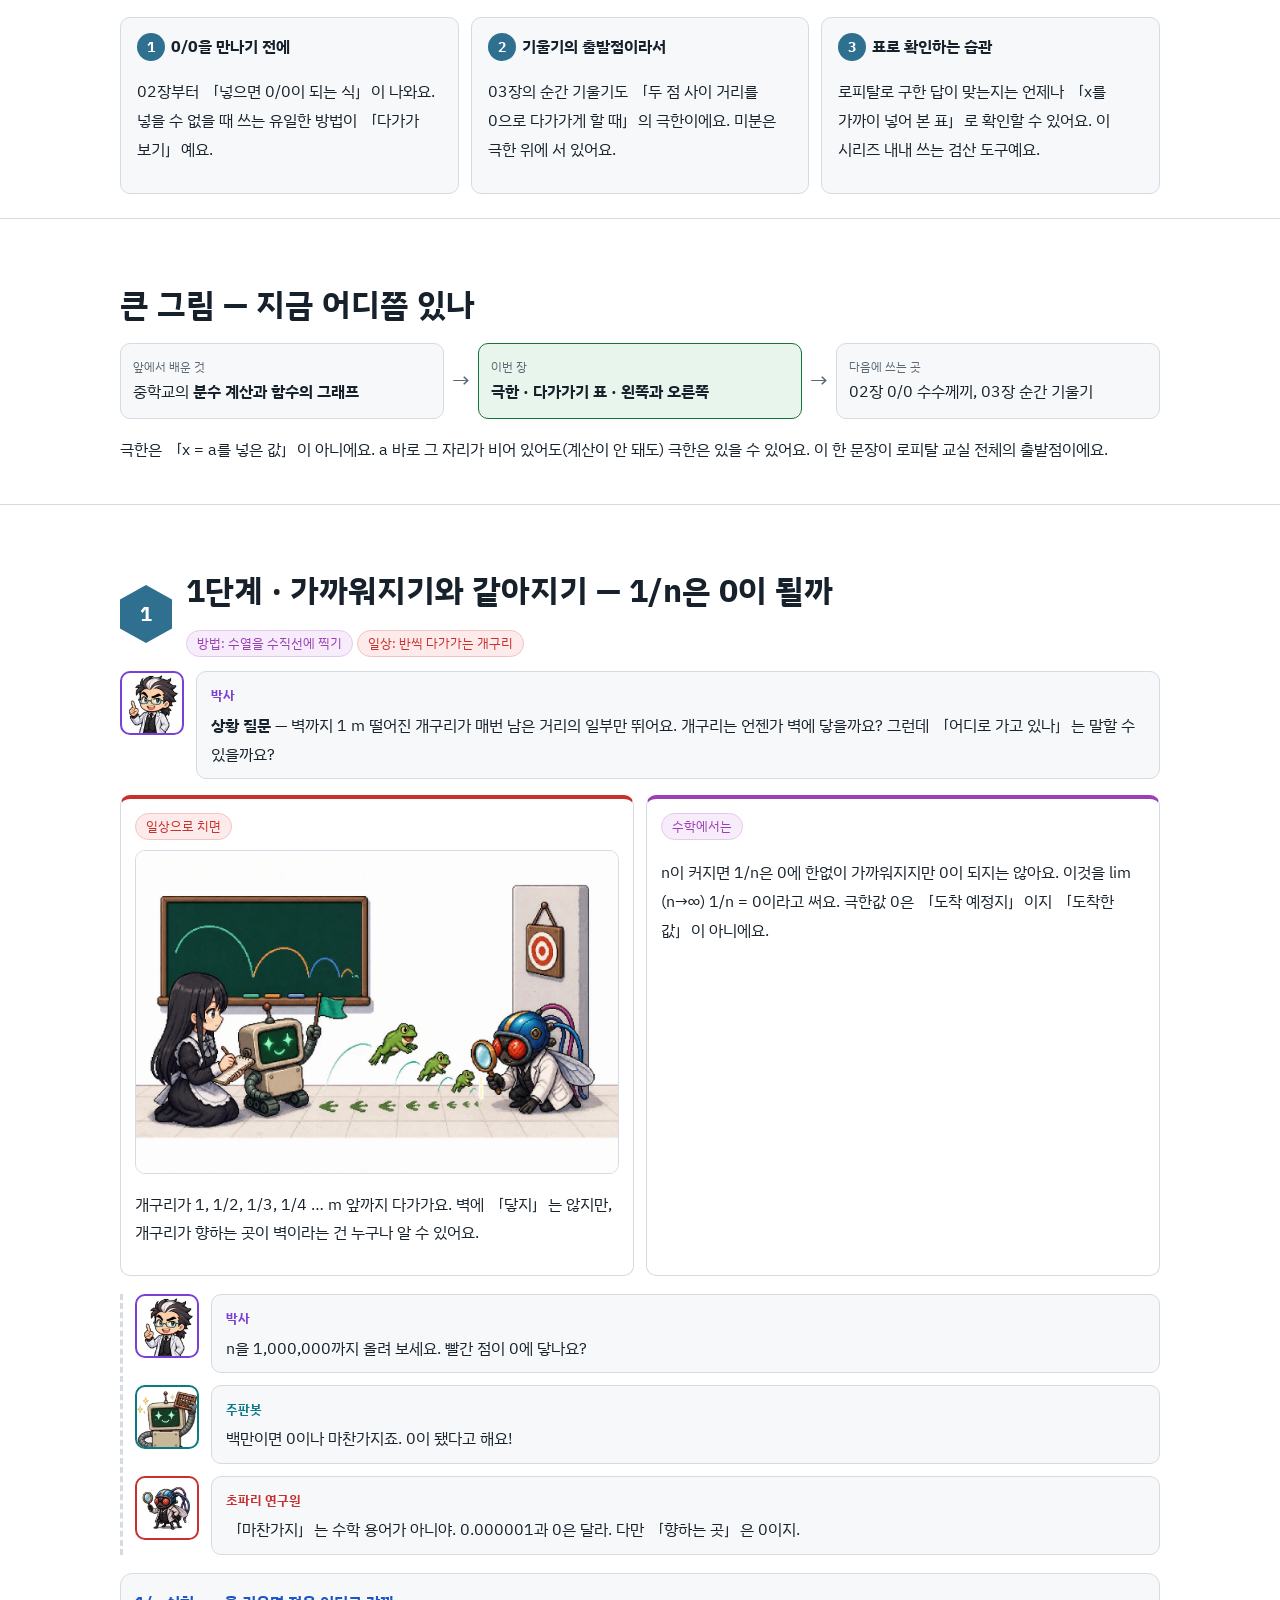
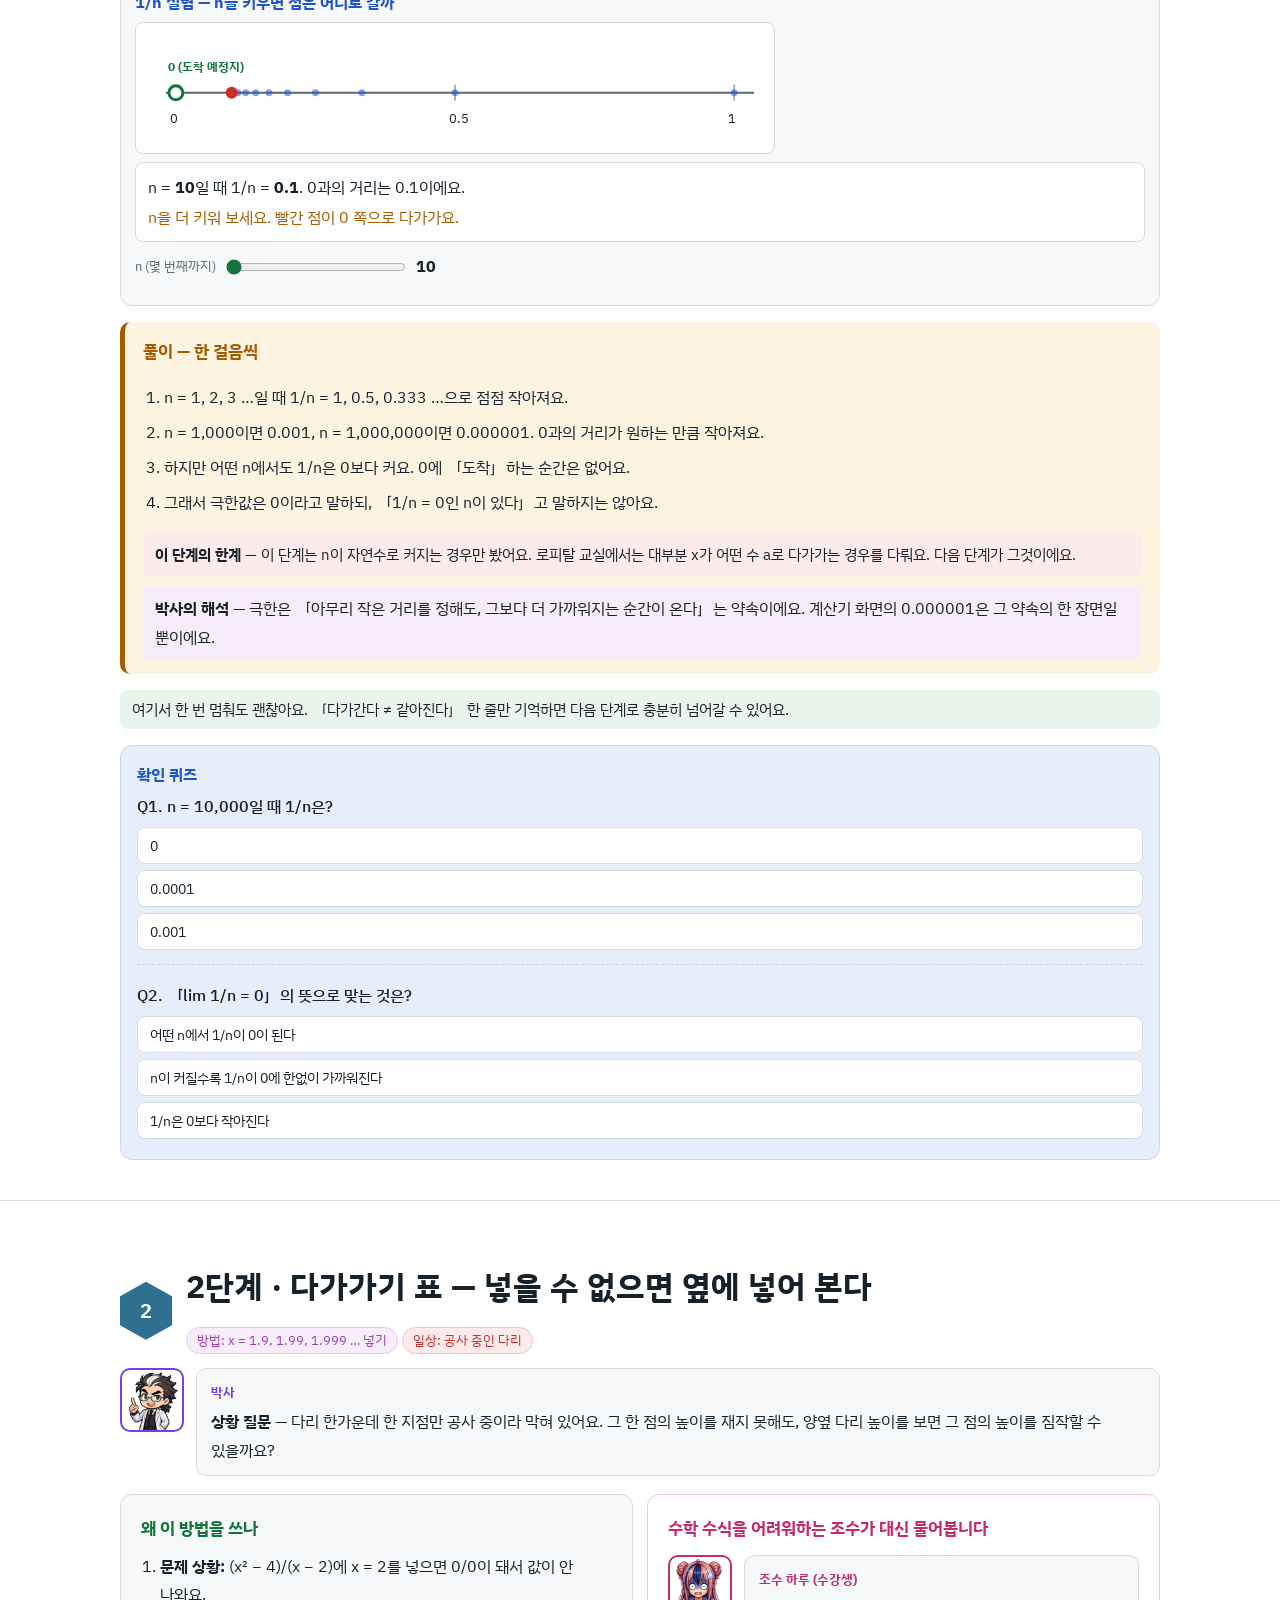
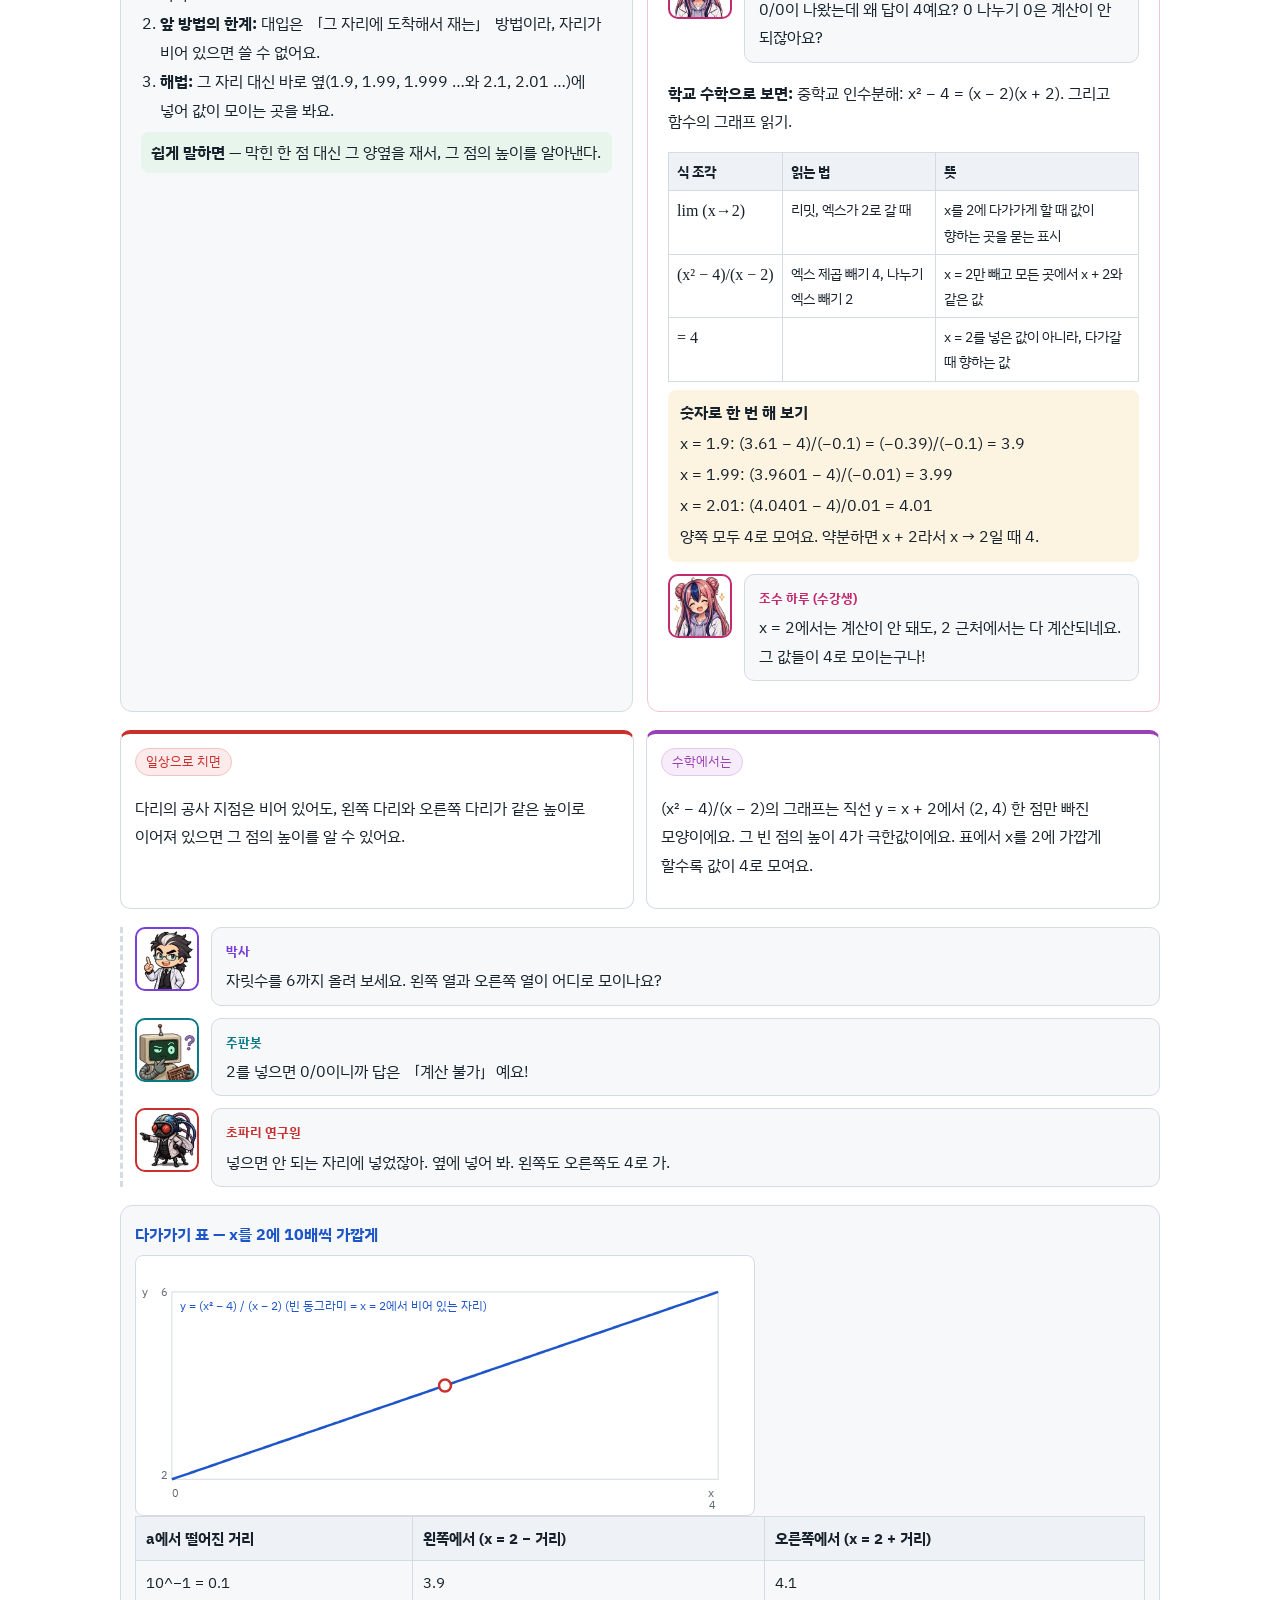
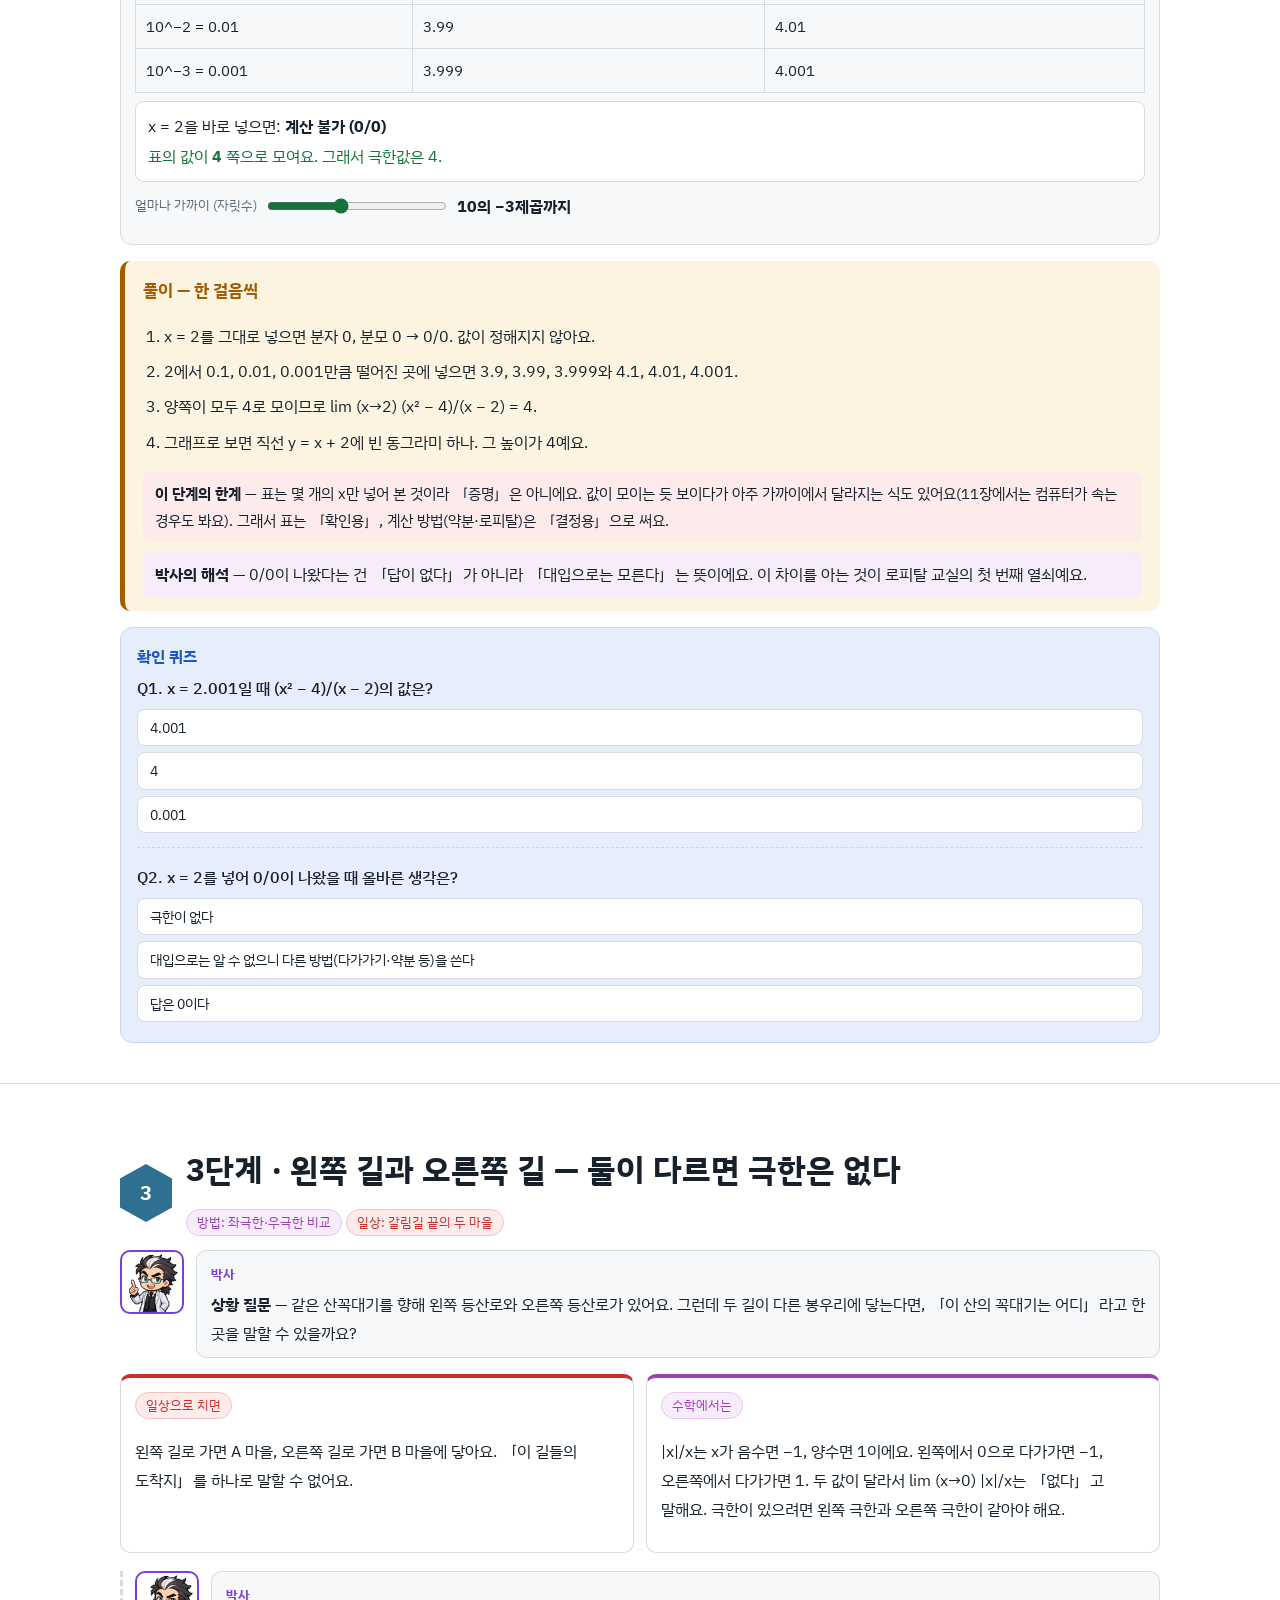
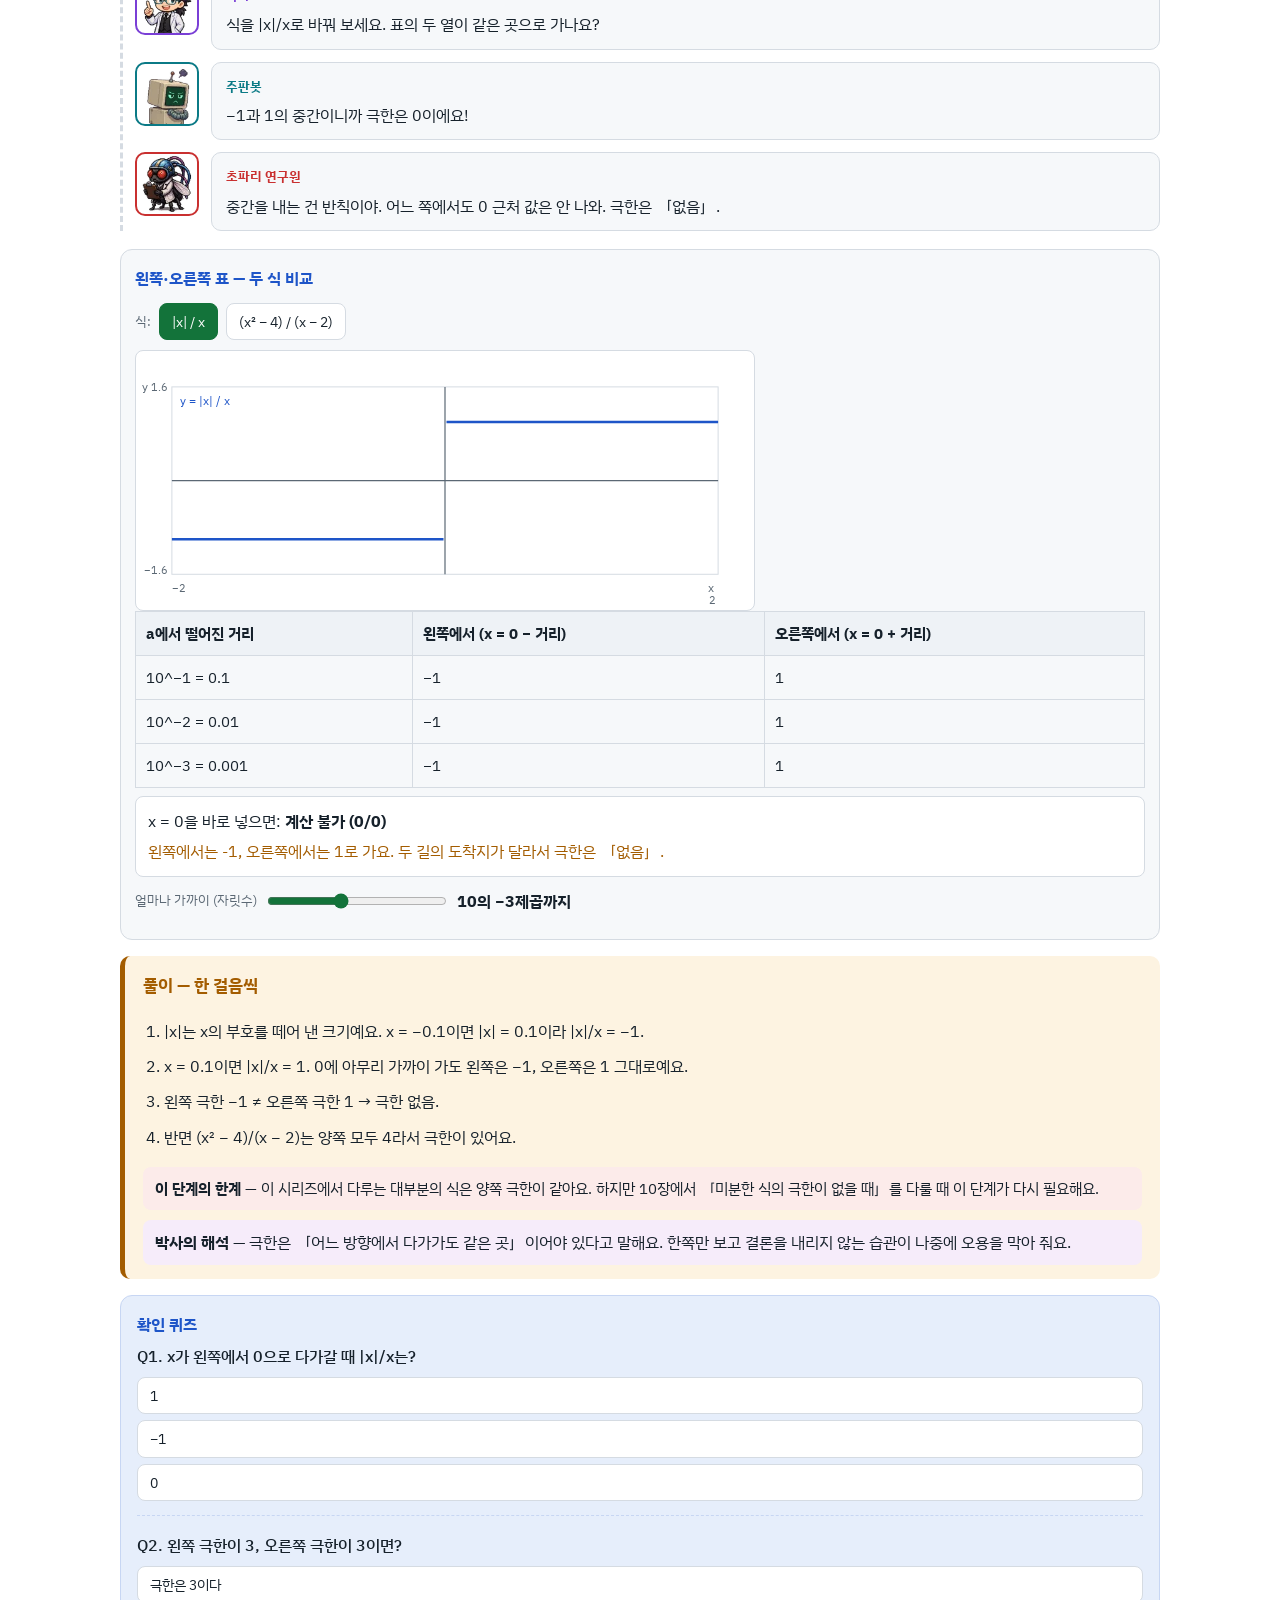
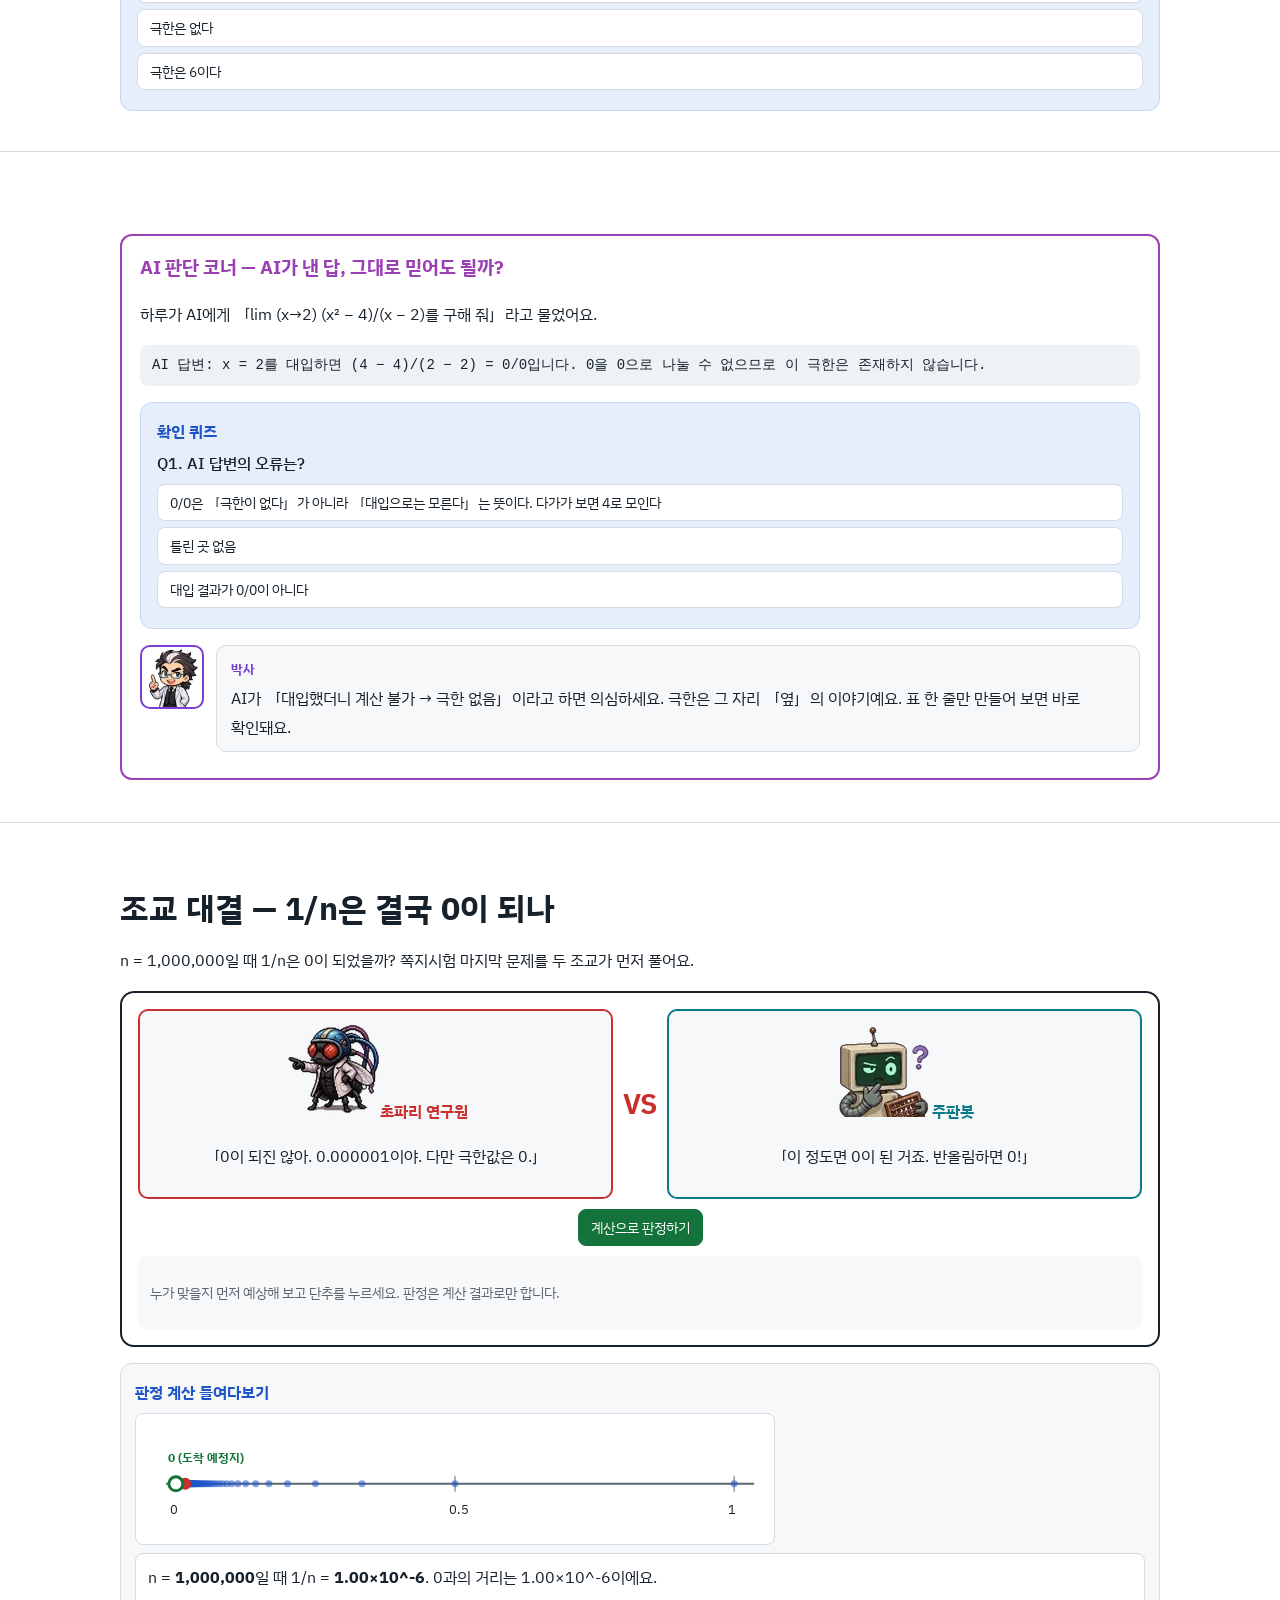
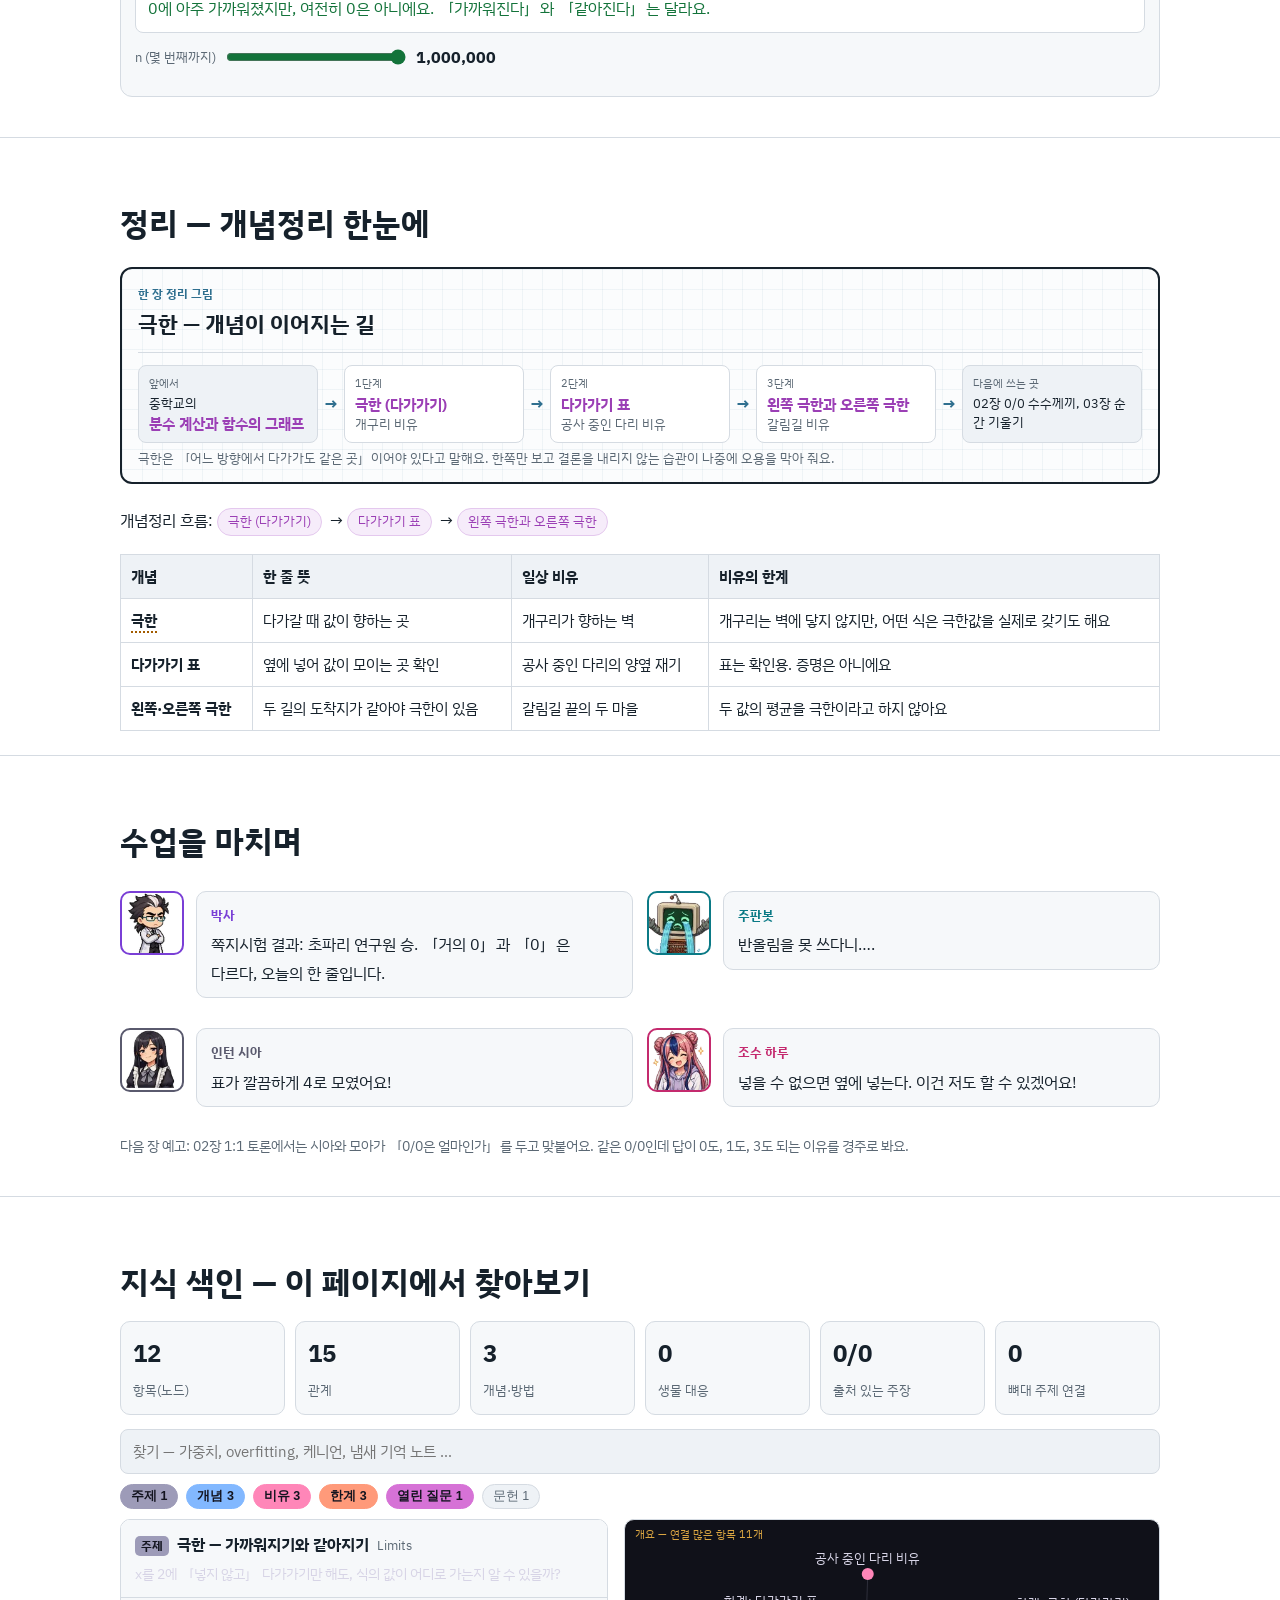
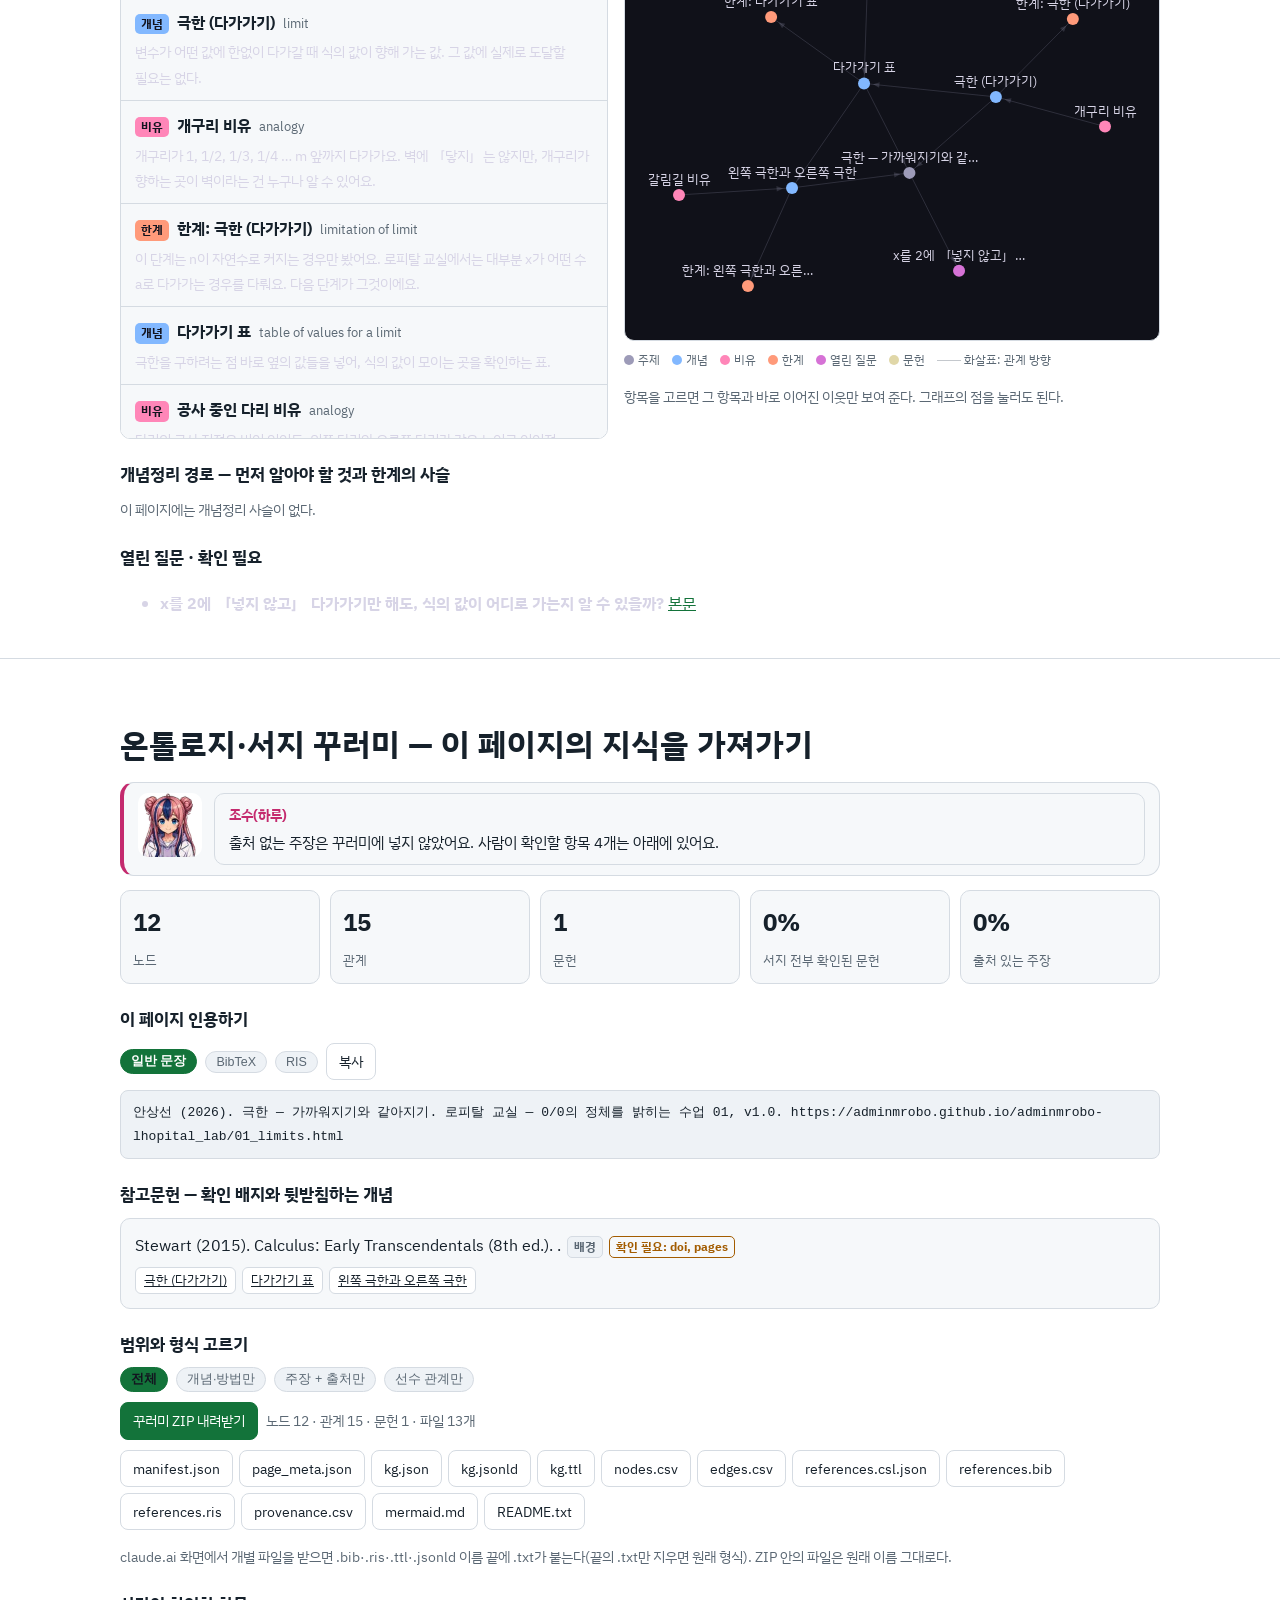
==== commit 771f84a4: "젠스파크 픽셀풍 그림 반영: 표지 14장, 장별 설명 그림 12장, 오프닝 4컷 만화(말풍선 글 HTML), 공유 미리보기 갱신" ====
--- a/01_limits.html
+++ b/01_limits.html
@@ -40,7 +40,7 @@
 <section class="level" id="map"><div class="wrap"><h2>큰 그림 — 지금 어디쯤 있나</h2>
 <div class="map3"><div><small>앞에서 배운 것</small>중학교의 <b>분수 계산과 함수의 그래프</b></div><i aria-hidden="true">→</i><div class="now"><small>이번 장</small><b>극한 · 다가가기 표 · 왼쪽과 오른쪽</b></div><i aria-hidden="true">→</i><div><small>다음에 쓰는 곳</small>02장 0/0 수수께끼, 03장 순간 기울기</div></div>
 <p>극한은 「x = a를 넣은 값」이 아니에요. a 바로 그 자리가 비어 있어도(계산이 안 돼도) 극한은 있을 수 있어요. 이 한 문장이 로피탈 교실 전체의 출발점이에요.</p></div></section>
-<section class="level" id="lv1"><div class="wrap"><div class="lvhead"><div class="hex" aria-hidden="true">1</div><div><h2>1단계 · 가까워지기와 같아지기 — 1/n은 0이 될까</h2><span class="tag nn">방법: 수열을 수직선에 찍기</span><span class="tag fly">일상: 반씩 다가가는 개구리</span></div></div><div class="say" data-who="doc"><img class="who" data-who="doc" data-mood="board" alt="" aria-hidden="true"><div><b class="name">박사</b><p><b>상황 질문</b> — 벽까지 1 m 떨어진 개구리가 매번 남은 거리의 일부만 뛰어요. 개구리는 언젠가 벽에 닿을까요? 그런데 「어디로 가고 있나」는 말할 수 있을까요?</p></div></div><div class="pair"><div><span class="tag fly">일상으로 치면</span><p>개구리가 1, 1/2, 1/3, 1/4 … m 앞까지 다가가요. 벽에 「닿지」는 않지만, 개구리가 향하는 곳이 벽이라는 건 누구나 알 수 있어요.</p></div><div><span class="tag nn">수학에서는</span><p>n이 커지면 1/n은 0에 한없이 가까워지지만 0이 되지는 않아요. 이것을 lim (n→∞) 1/n = 0이라고 써요. 극한값 0은 「도착 예정지」이지 「도착한 값」이 아니에요.</p></div></div><div class="talk"><div class="say" data-who="doc"><img class="who" data-who="doc" data-mood="board" alt="" aria-hidden="true"><div><b class="name">박사</b><p>n을 1,000,000까지 올려 보세요. 빨간 점이 0에 닿나요?</p></div></div><div class="say" data-who="robo"><img class="who" data-who="robo" data-mood="coin" alt="" aria-hidden="true"><div><b class="name">주판봇</b><p>백만이면 0이나 마찬가지죠. 0이 됐다고 해요!</p></div></div><div class="say" data-who="fly"><img class="who" data-who="fly" data-mood="magnify" alt="" aria-hidden="true"><div><b class="name">초파리 연구원</b><p>「마찬가지」는 수학 용어가 아니야. 0.000001과 0은 달라. 다만 「향하는 곳」은 0이지.</p></div></div></div><div class="panel"><div class="ptitle">1/n 실험 — n을 키우면 점은 어디로 갈까</div><div data-w="seq" data-o="{&quot;N&quot;: 5}"></div></div><div class="explain"><h3>풀이 — 한 걸음씩</h3><ol><li>n = 1, 2, 3 …일 때 1/n = 1, 0.5, 0.333 …으로 점점 작아져요.</li><li>n = 1,000이면 0.001, n = 1,000,000이면 0.000001. 0과의 거리가 원하는 만큼 작아져요.</li><li>하지만 어떤 n에서도 1/n은 0보다 커요. 0에 「도착」하는 순간은 없어요.</li><li>그래서 극한값은 0이라고 말하되, 「1/n = 0인 n이 있다」고 말하지는 않아요.</li></ol><div class="lim"><b>이 단계의 한계</b> — 이 단계는 n이 자연수로 커지는 경우만 봤어요. 로피탈 교실에서는 대부분 x가 어떤 수 a로 다가가는 경우를 다뤄요. 다음 단계가 그것이에요.</div><div class="interp"><b>박사의 해석</b> — 극한은 「아무리 작은 거리를 정해도, 그보다 더 가까워지는 순간이 온다」는 약속이에요. 계산기 화면의 0.000001은 그 약속의 한 장면일 뿐이에요.</div></div><div class="rest">여기서 한 번 멈춰도 괜찮아요. 「다가간다 ≠ 같아진다」 한 줄만 기억하면 다음 단계로 충분히 넘어갈 수 있어요.</div><div class="quiz" data-quiz="q1"></div></div></section>
+<section class="level" id="lv1"><div class="wrap"><div class="lvhead"><div class="hex" aria-hidden="true">1</div><div><h2>1단계 · 가까워지기와 같아지기 — 1/n은 0이 될까</h2><span class="tag nn">방법: 수열을 수직선에 찍기</span><span class="tag fly">일상: 반씩 다가가는 개구리</span></div></div><div class="say" data-who="doc"><img class="who" data-who="doc" data-mood="board" alt="" aria-hidden="true"><div><b class="name">박사</b><p><b>상황 질문</b> — 벽까지 1 m 떨어진 개구리가 매번 남은 거리의 일부만 뛰어요. 개구리는 언젠가 벽에 닿을까요? 그런데 「어디로 가고 있나」는 말할 수 있을까요?</p></div></div><div class="pair"><div><span class="tag fly">일상으로 치면</span><img class="scene" loading="lazy" src="img/scene/scene_01_lv1.webp" width="1200" height="800" alt="개구리 비유 장면 그림"><p>개구리가 1, 1/2, 1/3, 1/4 … m 앞까지 다가가요. 벽에 「닿지」는 않지만, 개구리가 향하는 곳이 벽이라는 건 누구나 알 수 있어요.</p></div><div><span class="tag nn">수학에서는</span><p>n이 커지면 1/n은 0에 한없이 가까워지지만 0이 되지는 않아요. 이것을 lim (n→∞) 1/n = 0이라고 써요. 극한값 0은 「도착 예정지」이지 「도착한 값」이 아니에요.</p></div></div><div class="talk"><div class="say" data-who="doc"><img class="who" data-who="doc" data-mood="board" alt="" aria-hidden="true"><div><b class="name">박사</b><p>n을 1,000,000까지 올려 보세요. 빨간 점이 0에 닿나요?</p></div></div><div class="say" data-who="robo"><img class="who" data-who="robo" data-mood="coin" alt="" aria-hidden="true"><div><b class="name">주판봇</b><p>백만이면 0이나 마찬가지죠. 0이 됐다고 해요!</p></div></div><div class="say" data-who="fly"><img class="who" data-who="fly" data-mood="magnify" alt="" aria-hidden="true"><div><b class="name">초파리 연구원</b><p>「마찬가지」는 수학 용어가 아니야. 0.000001과 0은 달라. 다만 「향하는 곳」은 0이지.</p></div></div></div><div class="panel"><div class="ptitle">1/n 실험 — n을 키우면 점은 어디로 갈까</div><div data-w="seq" data-o="{&quot;N&quot;: 5}"></div></div><div class="explain"><h3>풀이 — 한 걸음씩</h3><ol><li>n = 1, 2, 3 …일 때 1/n = 1, 0.5, 0.333 …으로 점점 작아져요.</li><li>n = 1,000이면 0.001, n = 1,000,000이면 0.000001. 0과의 거리가 원하는 만큼 작아져요.</li><li>하지만 어떤 n에서도 1/n은 0보다 커요. 0에 「도착」하는 순간은 없어요.</li><li>그래서 극한값은 0이라고 말하되, 「1/n = 0인 n이 있다」고 말하지는 않아요.</li></ol><div class="lim"><b>이 단계의 한계</b> — 이 단계는 n이 자연수로 커지는 경우만 봤어요. 로피탈 교실에서는 대부분 x가 어떤 수 a로 다가가는 경우를 다뤄요. 다음 단계가 그것이에요.</div><div class="interp"><b>박사의 해석</b> — 극한은 「아무리 작은 거리를 정해도, 그보다 더 가까워지는 순간이 온다」는 약속이에요. 계산기 화면의 0.000001은 그 약속의 한 장면일 뿐이에요.</div></div><div class="rest">여기서 한 번 멈춰도 괜찮아요. 「다가간다 ≠ 같아진다」 한 줄만 기억하면 다음 단계로 충분히 넘어갈 수 있어요.</div><div class="quiz" data-quiz="q1"></div></div></section>
 <section class="level" id="lv2"><div class="wrap"><div class="lvhead"><div class="hex" aria-hidden="true">2</div><div><h2>2단계 · 다가가기 표 — 넣을 수 없으면 옆에 넣어 본다</h2><span class="tag nn">방법: x = 1.9, 1.99, 1.999 … 넣기</span><span class="tag fly">일상: 공사 중인 다리</span></div></div><div class="say" data-who="doc"><img class="who" data-who="doc" data-mood="board" alt="" aria-hidden="true"><div><b class="name">박사</b><p><b>상황 질문</b> — 다리 한가운데 한 지점만 공사 중이라 막혀 있어요. 그 한 점의 높이를 재지 못해도, 양옆 다리 높이를 보면 그 점의 높이를 짐작할 수 있을까요?</p></div></div><div class="twobox"><div class="whybox"><h3>왜 이 방법을 쓰나</h3><ol><li><b>문제 상황:</b> (x² − 4)/(x − 2)에 x = 2를 넣으면 0/0이 돼서 값이 안 나와요.</li><li><b>앞 방법의 한계:</b> 대입은 「그 자리에 도착해서 재는」 방법이라, 자리가 비어 있으면 쓸 수 없어요.</li><li><b>해법:</b> 그 자리 대신 바로 옆(1.9, 1.99, 1.999 …와 2.1, 2.01 …)에 넣어 값이 모이는 곳을 봐요.</li></ol><div class="easy"><b>쉽게 말하면</b> — 막힌 한 점 대신 그 양옆을 재서, 그 점의 높이를 알아낸다.</div></div><div class="mathbox"><h3>수학 수식을 어려워하는 조수가 대신 물어봅니다</h3><div class="say" data-who="asst"><img class="who" data-who="asst" data-mood="shock" alt="" aria-hidden="true"><div><b class="name">조수 하루 (수강생)</b><p>0/0이 나왔는데 왜 답이 4예요? 0 나누기 0은 계산이 안 되잖아요?</p></div></div><p><b>학교 수학으로 보면:</b> 중학교 인수분해: x² − 4 = (x − 2)(x + 2). 그리고 함수의 그래프 읽기.</p><table class="sym"><thead><tr><th>식 조각</th><th>읽는 법</th><th>뜻</th></tr></thead><tbody><tr><td>lim (x→2)</td><td>리밋, 엑스가 2로 갈 때</td><td>x를 2에 다가가게 할 때 값이 향하는 곳을 묻는 표시</td></tr><tr><td>(x² − 4)/(x − 2)</td><td>엑스 제곱 빼기 4, 나누기 엑스 빼기 2</td><td>x = 2만 빼고 모든 곳에서 x + 2와 같은 값</td></tr><tr><td>= 4</td><td></td><td>x = 2를 넣은 값이 아니라, 다가갈 때 향하는 값</td></tr></tbody></table><div class="tryit"><b>숫자로 한 번 해 보기</b><p>x = 1.9: (3.61 − 4)/(−0.1) = (−0.39)/(−0.1) = 3.9</p><p>x = 1.99: (3.9601 − 4)/(−0.01) = 3.99</p><p>x = 2.01: (4.0401 − 4)/0.01 = 4.01</p><p>양쪽 모두 4로 모여요. 약분하면 x + 2라서 x → 2일 때 4.</p></div><div class="say" data-who="asst"><img class="who" data-who="asst" data-mood="spark" alt="" aria-hidden="true"><div><b class="name">조수 하루 (수강생)</b><p>x = 2에서는 계산이 안 돼도, 2 근처에서는 다 계산되네요. 그 값들이 4로 모이는구나!</p></div></div></div></div><div class="pair"><div><span class="tag fly">일상으로 치면</span><p>다리의 공사 지점은 비어 있어도, 왼쪽 다리와 오른쪽 다리가 같은 높이로 이어져 있으면 그 점의 높이를 알 수 있어요.</p></div><div><span class="tag nn">수학에서는</span><p>(x² − 4)/(x − 2)의 그래프는 직선 y = x + 2에서 (2, 4) 한 점만 빠진 모양이에요. 그 빈 점의 높이 4가 극한값이에요. 표에서 x를 2에 가깝게 할수록 값이 4로 모여요.</p></div></div><div class="talk"><div class="say" data-who="doc"><img class="who" data-who="doc" data-mood="board" alt="" aria-hidden="true"><div><b class="name">박사</b><p>자릿수를 6까지 올려 보세요. 왼쪽 열과 오른쪽 열이 어디로 모이나요?</p></div></div><div class="say" data-who="robo"><img class="who" data-who="robo" data-mood="calc" alt="" aria-hidden="true"><div><b class="name">주판봇</b><p>2를 넣으면 0/0이니까 답은 「계산 불가」예요!</p></div></div><div class="say" data-who="fly"><img class="who" data-who="fly" data-mood="point" alt="" aria-hidden="true"><div><b class="name">초파리 연구원</b><p>넣으면 안 되는 자리에 넣었잖아. 옆에 넣어 봐. 왼쪽도 오른쪽도 4로 가.</p></div></div></div><div class="panel"><div class="ptitle">다가가기 표 — x를 2에 10배씩 가깝게</div><div data-w="table" data-o="{&quot;fn&quot;: &quot;q4&quot;, &quot;K&quot;: 3}"></div></div><div class="explain"><h3>풀이 — 한 걸음씩</h3><ol><li>x = 2를 그대로 넣으면 분자 0, 분모 0 → 0/0. 값이 정해지지 않아요.</li><li>2에서 0.1, 0.01, 0.001만큼 떨어진 곳에 넣으면 3.9, 3.99, 3.999와 4.1, 4.01, 4.001.</li><li>양쪽이 모두 4로 모이므로 lim (x→2) (x² − 4)/(x − 2) = 4.</li><li>그래프로 보면 직선 y = x + 2에 빈 동그라미 하나. 그 높이가 4예요.</li></ol><div class="lim"><b>이 단계의 한계</b> — 표는 몇 개의 x만 넣어 본 것이라 「증명」은 아니에요. 값이 모이는 듯 보이다가 아주 가까이에서 달라지는 식도 있어요(11장에서는 컴퓨터가 속는 경우도 봐요). 그래서 표는 「확인용」, 계산 방법(약분·로피탈)은 「결정용」으로 써요.</div><div class="interp"><b>박사의 해석</b> — 0/0이 나왔다는 건 「답이 없다」가 아니라 「대입으로는 모른다」는 뜻이에요. 이 차이를 아는 것이 로피탈 교실의 첫 번째 열쇠예요.</div></div><div class="quiz" data-quiz="q2"></div></div></section>
 <section class="level" id="lv3"><div class="wrap"><div class="lvhead"><div class="hex" aria-hidden="true">3</div><div><h2>3단계 · 왼쪽 길과 오른쪽 길 — 둘이 다르면 극한은 없다</h2><span class="tag nn">방법: 좌극한·우극한 비교</span><span class="tag fly">일상: 갈림길 끝의 두 마을</span></div></div><div class="say" data-who="doc"><img class="who" data-who="doc" data-mood="board" alt="" aria-hidden="true"><div><b class="name">박사</b><p><b>상황 질문</b> — 같은 산꼭대기를 향해 왼쪽 등산로와 오른쪽 등산로가 있어요. 그런데 두 길이 다른 봉우리에 닿는다면, 「이 산의 꼭대기는 어디」라고 한 곳을 말할 수 있을까요?</p></div></div><div class="pair"><div><span class="tag fly">일상으로 치면</span><p>왼쪽 길로 가면 A 마을, 오른쪽 길로 가면 B 마을에 닿아요. 「이 길들의 도착지」를 하나로 말할 수 없어요.</p></div><div><span class="tag nn">수학에서는</span><p>|x|/x는 x가 음수면 −1, 양수면 1이에요. 왼쪽에서 0으로 다가가면 −1, 오른쪽에서 다가가면 1. 두 값이 달라서 lim (x→0) |x|/x는 「없다」고 말해요. 극한이 있으려면 왼쪽 극한과 오른쪽 극한이 같아야 해요.</p></div></div><div class="talk"><div class="say" data-who="doc"><img class="who" data-who="doc" data-mood="board" alt="" aria-hidden="true"><div><b class="name">박사</b><p>식을 |x|/x로 바꿔 보세요. 표의 두 열이 같은 곳으로 가나요?</p></div></div><div class="say" data-who="robo"><img class="who" data-who="robo" data-mood="meh" alt="" aria-hidden="true"><div><b class="name">주판봇</b><p>−1과 1의 중간이니까 극한은 0이에요!</p></div></div><div class="say" data-who="fly"><img class="who" data-who="fly" data-mood="clip" alt="" aria-hidden="true"><div><b class="name">초파리 연구원</b><p>중간을 내는 건 반칙이야. 어느 쪽에서도 0 근처 값은 안 나와. 극한은 「없음」.</p></div></div></div><div class="panel"><div class="ptitle">왼쪽·오른쪽 표 — 두 식 비교</div><div data-w="table" data-o="{&quot;keys&quot;: [&quot;sign&quot;, &quot;q4&quot;], &quot;K&quot;: 3}"></div></div><div class="explain"><h3>풀이 — 한 걸음씩</h3><ol><li>|x|는 x의 부호를 떼어 낸 크기예요. x = −0.1이면 |x| = 0.1이라 |x|/x = −1.</li><li>x = 0.1이면 |x|/x = 1. 0에 아무리 가까이 가도 왼쪽은 −1, 오른쪽은 1 그대로예요.</li><li>왼쪽 극한 −1 ≠ 오른쪽 극한 1 → 극한 없음.</li><li>반면 (x² − 4)/(x − 2)는 양쪽 모두 4라서 극한이 있어요.</li></ol><div class="lim"><b>이 단계의 한계</b> — 이 시리즈에서 다루는 대부분의 식은 양쪽 극한이 같아요. 하지만 10장에서 「미분한 식의 극한이 없을 때」를 다룰 때 이 단계가 다시 필요해요.</div><div class="interp"><b>박사의 해석</b> — 극한은 「어느 방향에서 다가가도 같은 곳」이어야 있다고 말해요. 한쪽만 보고 결론을 내리지 않는 습관이 나중에 오용을 막아 줘요.</div></div><div class="quiz" data-quiz="q3"></div></div></section>
 <section class="level" id="ai"><div class="wrap"><div class="aic"><h3>AI 판단 코너 — AI가 낸 답, 그대로 믿어도 될까?</h3>
--- a/assets/lab.css
+++ b/assets/lab.css
@@ -252,7 +252,7 @@
 img.scene{display:block;width:100%;height:auto;border-radius:8px;border:1px solid var(--rule);margin:8px 0 6px;background:#fff}
 @media (max-width:620px){
  .cover.has-img{aspect-ratio:auto;min-height:0}
- .cover.has-img .cimg{position:static;display:block;height:auto;aspect-ratio:10/9;object-fit:cover;object-position:left center}
+ .cover.has-img .cimg{position:static;display:block;height:auto;aspect-ratio:16/9;object-fit:cover}
  .cover.has-img .ctext{position:static;width:auto;padding:14px 18px 18px}
 }
 /* 로피탈 교실 추가 */
@@ -264,3 +264,50 @@
 .lhsteps{margin:0;padding-left:1.4em}.lhsteps li{margin:.35em 0;font-size:17px}.lhsteps li.now b{color:var(--accent)}
 .lhbox p.g{color:var(--gfp)}.lhbox p.r{color:var(--eye)}.lhbox p.a{color:var(--amber)}
 .tb td,.tb th{word-break:keep-all}
+
+/* 오프닝 단톡방 (메신저 모양 예시) */
+.chat{max-width:460px;margin:14px auto;border:1px solid #c9d3dd;border-radius:22px;overflow:hidden;background:#bfd0df;box-shadow:0 6px 20px rgba(22,33,43,.12)}
+.chat .chead{display:flex;align-items:center;gap:8px;background:#bfd0df;padding:12px 14px;border-bottom:1px solid #aebfcf}
+.chat .chead b{font-size:16px}.chat .chead .cnt{color:#5b6874;font-size:14px}.chat .chead .back{font-size:24px;line-height:1;color:#16212b}
+.chat .replay{margin-left:auto;font-size:12px;border:1px solid #8fa3b5;background:#fff;border-radius:12px;padding:3px 10px;cursor:pointer}
+.chat .cbody{padding:10px 10px 14px;display:flex;flex-direction:column;gap:10px}
+.chat .day{align-self:center;background:rgba(22,33,43,.22);color:#fff;font-size:12px;border-radius:12px;padding:3px 12px}
+.chat .sys{align-self:center;background:rgba(255,255,255,.55);font-size:12px;border-radius:10px;padding:3px 10px;color:#33414d}
+.chat .msg{display:flex;gap:8px;align-items:flex-start}
+.chat .msg .pf{flex:0 0 42px;width:42px;height:42px;border-radius:15px;overflow:hidden;background:#fff;display:block;position:relative}
+.chat .msg .pf img{position:absolute;width:72px;height:72px;left:-15px;top:-3px;image-rendering:pixelated}
+.chat .col{display:flex;flex-direction:column;gap:4px;max-width:78%}
+.chat .nm{font-size:12px;font-weight:600;color:#33414d}
+.chat .row{display:flex;align-items:flex-end;gap:5px}
+.chat .bb{background:#fff;border-radius:4px 14px 14px 14px;padding:8px 11px;font-size:15px;line-height:1.55;word-break:keep-all;overflow-wrap:anywhere}
+.chat .tm{font-size:10.5px;color:#4b5a66;white-space:nowrap}
+.chat .msg.me{flex-direction:column;align-items:flex-end;gap:4px}
+.chat .msg.me .row{justify-content:flex-end;max-width:82%}
+.chat .msg.me .bb{background:#fee500;border-radius:14px 4px 14px 14px}
+.chat .stk img{width:96px;height:96px;image-rendering:pixelated;display:block}
+.chat .card{display:block;background:#283e3a;color:#eaf4ef;border:3px solid #78542f;border-radius:4px;padding:10px 12px;text-align:center;font-size:18px;margin:-2px -4px}
+.chat .card small{display:block;font-size:12px;color:#bcd6cc;margin-top:2px}
+.chat .typing{display:inline-flex;gap:4px;padding:3px 2px}.chat .typing i{width:7px;height:7px;border-radius:50%;background:#7b8794;animation:lhdot 1s infinite}
+.chat .typing i:nth-child(2){animation-delay:.15s}.chat .typing i:nth-child(3){animation-delay:.3s}
+@keyframes lhdot{0%,60%,100%{opacity:.3;transform:translateY(0)}30%{opacity:1;transform:translateY(-3px)}}
+.chat .hid{display:none}
+.chat .cfoot{display:flex;align-items:center;gap:8px;background:#fff;padding:8px 10px;border-top:1px solid #dfe5ea}
+.chat .cfoot .inp{flex:1;color:#9aa6b1;font-size:14px}.chat .cfoot .plus{font-size:18px;color:#5b6874}.chat .cfoot .send{background:#fee500;border-radius:8px;padding:4px 10px;font-size:13px}
+@media (prefers-reduced-motion:reduce){.chat .typing i{animation:none}}
+.rbox{background:#fff;border:2px solid var(--accent);border-radius:10px;padding:14px 18px;margin:12px 0}
+
+/* 표지 제목 가독성: 어떤 표지 그림 위에서도 읽히도록 흰 바탕 상자 */
+.cover.has-img .ctext{background:rgba(255,255,255,.92);border:1px solid var(--rule);border-radius:12px;padding:14px 18px;box-shadow:0 4px 14px rgba(22,33,43,.10)}
+.cover.has-img .ctext h1{color:var(--text)}
+.cover.has-img .ctext p{color:#33414d}
+@media (max-width:620px){.cover.has-img .ctext{background:none;border:0;box-shadow:none;border-radius:0}}
+
+/* 젠스파크 그림 반영: 생성 그림은 픽셀 격자가 정확하지 않아 축소 시 부드럽게 */
+.cover.has-img .cimg,img.scene{image-rendering:auto}
+img.scene{width:100%;height:auto;border-radius:10px;border:1px solid var(--rule);margin:8px 0}
+/* 오프닝 한 장 만화: 넓은 화면은 말풍선 위에 글, 좁은 화면은 아래 자막 */
+.cmx{position:relative;max-width:640px;margin:12px auto;container-type:inline-size}
+.cmx img{display:block;width:100%;height:auto;border-radius:6px}
+.cmx .bt2{position:absolute;display:flex;align-items:center;justify-content:center;text-align:center;font-weight:700;color:#16212b;line-height:1.25;font-size:2.6cqw;word-break:keep-all;padding:0 .4%}
+.cmx-cap{max-width:640px;margin:4px auto 14px;padding-left:1.4em;display:none}
+@media (max-width:560px){.cmx .bt2{display:none}.cmx-cap{display:block}}
